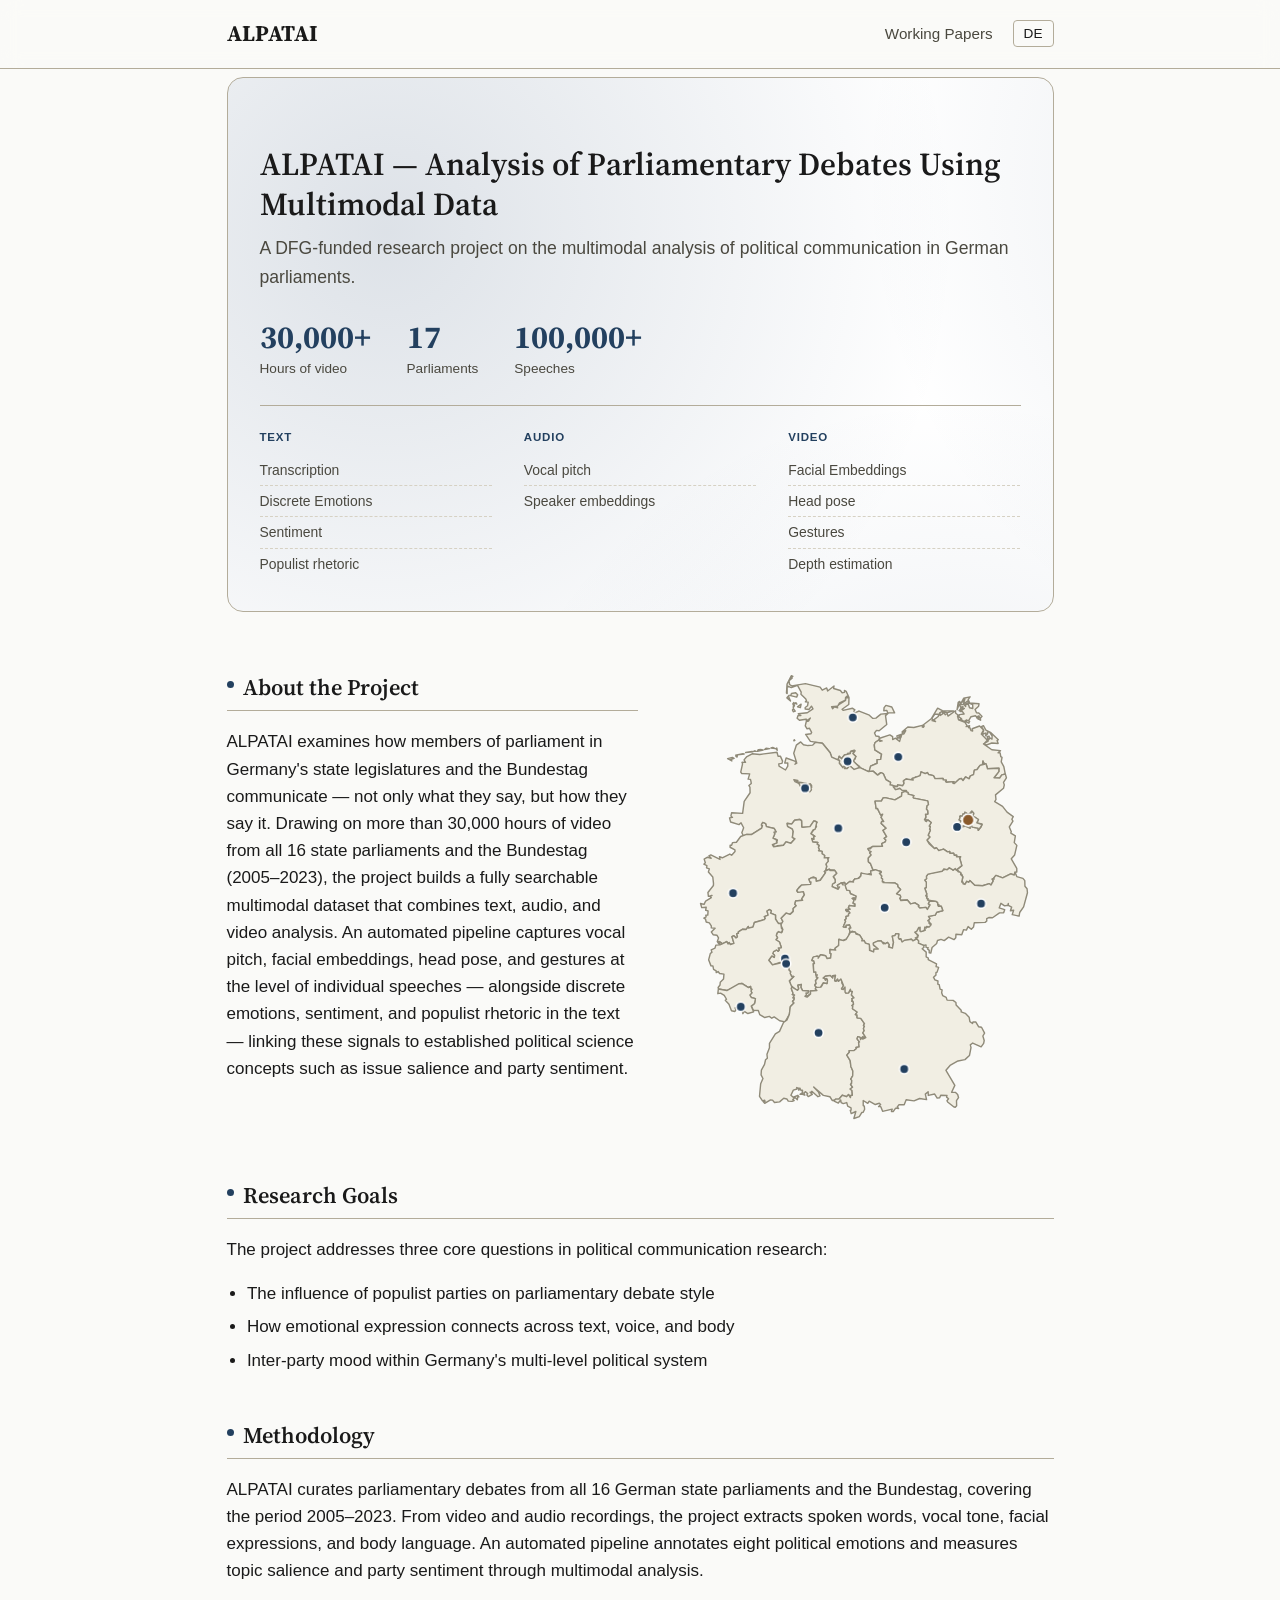
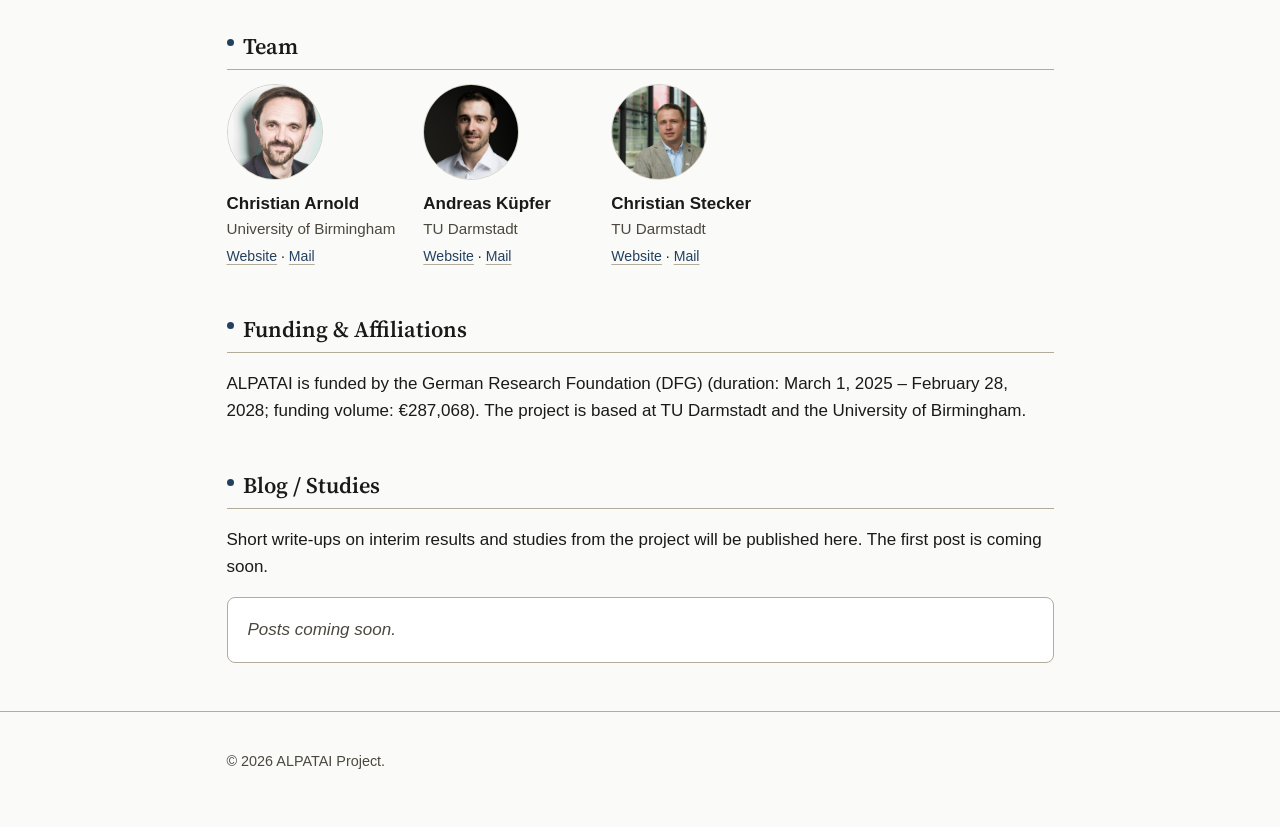
==== index.html @ c8e75141 "Add second working paper with abstract; replace topic-competition goal with cross-modal emotion ques" ====
<!DOCTYPE html>
<html lang="en">
<head>
<meta charset="UTF-8">
<meta name="viewport" content="width=device-width, initial-scale=1.0">
<title>ALPATAI — Analysis of Parliamentary Debates Using Multimodal Data</title>
<meta name="description" content="ALPATAI is a DFG-funded research project analyzing text, audio and video from German parliamentary debates.">
<link rel="icon" href="assets/favicon.svg" type="image/svg+xml">
<link rel="preconnect" href="https://fonts.googleapis.com">
<link rel="preconnect" href="https://fonts.gstatic.com" crossorigin>
<link href="https://fonts.googleapis.com/css2?family=Source+Serif+4:wght@600;700&display=swap" rel="stylesheet">
<link rel="stylesheet" href="style.css">
<script>
  // Set the active language before first paint to avoid a flash of the
  // wrong language. English by default; only a saved toggle choice changes it.
  (function () {
    var lang = 'en';
    try {
      var saved = localStorage.getItem('alpatai-lang');
      if (saved === 'de' || saved === 'en') lang = saved;
    } catch (e) { /* ignore */ }
    document.documentElement.setAttribute('data-active-lang', lang);
    document.documentElement.setAttribute('lang', lang);
  })();
</script>
</head>
<body>

<header class="site-header">
  <div class="wrap">
    <a class="site-title" href="index.html">ALPATAI</a>
    <nav class="site-nav">
      <a href="papers.html">Working Papers</a>
      <button id="lang-toggle" class="lang-toggle-btn" type="button">DE</button>
    </nav>
  </div>
</header>

<main class="wrap">

  <section class="hero">
    <h1 data-lang="de">ALPATAI — Die Analyse von Parlamentsdebatten mit multimodalen Daten (Text, Audio und Bild)</h1>
    <h1 data-lang="en">ALPATAI — Analysis of Parliamentary Debates Using Multimodal Data</h1>
    <p class="tagline" data-lang="de">Ein DFG-gefördertes Forschungsprojekt zur multimodalen Analyse politischer Kommunikation in deutschen Parlamenten.</p>
    <p class="tagline" data-lang="en">A DFG-funded research project on the multimodal analysis of political communication in German parliaments.</p>
    <div class="hero-stats">
      <div class="stat">
        <div class="stat-num" data-count="30000" data-suffix="+">0</div>
        <div class="stat-label" data-lang="de">Stunden Video</div>
        <div class="stat-label" data-lang="en">Hours of video</div>
      </div>
      <div class="stat">
        <div class="stat-num" data-count="17">0</div>
        <div class="stat-label" data-lang="de">Parlamente</div>
        <div class="stat-label" data-lang="en">Parliaments</div>
      </div>
      <div class="stat">
        <div class="stat-num" data-count="100000" data-suffix="+">0</div>
        <div class="stat-label" data-lang="de">Reden</div>
        <div class="stat-label" data-lang="en">Speeches</div>
      </div>
    </div>

    <div class="hero-features">
      <div class="feature-group">
        <div class="feature-group-label">Text</div>
        <ul class="feature-tags" data-lang="de">
          <li>Transkription</li>
          <li>Diskrete Emotionen</li>
          <li>Stimmung</li>
          <li>Populistische Rhetorik</li>
        </ul>
        <ul class="feature-tags" data-lang="en">
          <li>Transcription</li>
          <li>Discrete Emotions</li>
          <li>Sentiment</li>
          <li>Populist rhetoric</li>
        </ul>
      </div>
      <div class="feature-group">
        <div class="feature-group-label">Audio</div>
        <ul class="feature-tags" data-lang="de">
          <li>Stimmlage</li>
          <li>Sprecher-Embeddings</li>
        </ul>
        <ul class="feature-tags" data-lang="en">
          <li>Vocal pitch</li>
          <li>Speaker embeddings</li>
        </ul>
      </div>
      <div class="feature-group">
        <div class="feature-group-label">Video</div>
        <ul class="feature-tags" data-lang="de">
          <li>Gesichts-Embeddings</li>
          <li>Kopfhaltung</li>
          <li>Gestik</li>
          <li>Tiefenschätzung</li>
        </ul>
        <ul class="feature-tags" data-lang="en">
          <li>Facial Embeddings</li>
          <li>Head pose</li>
          <li>Gestures</li>
          <li>Depth estimation</li>
        </ul>
      </div>
    </div>
  </section>

  <section id="about" class="reveal">
    <div class="about-row">
      <div class="about-text">
      <h2 data-lang="de">Über das Projekt</h2>
      <h2 data-lang="en">About the Project</h2>
      <p data-lang="de">ALPATAI untersucht, wie Abgeordnete in deutschen Landesparlamenten und im Bundestag kommunizieren — nicht nur, was sie sagen, sondern auch, wie sie es sagen. Auf Basis von über 30.000 Stunden Video aus allen 16 Landesparlamenten und dem Bundestag (2005–2023) entsteht ein vollständig durchsuchbarer multimodaler Datensatz, der Text-, Audio- und Videoanalyse verbindet. Ein automatisiertes Verfahren erfasst Stimmlage, Gesichts-Embeddings, Kopfhaltung und Gestik einzelner Redebeiträge – sowie diskrete Emotionen, Stimmung und populistische Rhetorik im Text – und verknüpft sie mit etablierten politikwissenschaftlichen Konzepten wie Salienz und Parteienstimmung.</p>
      <p data-lang="en">ALPATAI examines how members of parliament in Germany's state legislatures and the Bundestag communicate — not only what they say, but how they say it. Drawing on more than 30,000 hours of video from all 16 state parliaments and the Bundestag (2005–2023), the project builds a fully searchable multimodal dataset that combines text, audio, and video analysis. An automated pipeline captures vocal pitch, facial embeddings, head pose, and gestures at the level of individual speeches — alongside discrete emotions, sentiment, and populist rhetoric in the text — linking these signals to established political science concepts such as issue salience and party sentiment.</p>
      </div>
      <div class="parl-map-wrap">
        <svg class="parl-map" viewBox="-12 -12 484 604" role="img"
             data-aria-en="Map of Germany with borders for all 16 states, marking each state parliament and the Bundestag"
             data-aria-de="Karte Deutschlands mit den Grenzen aller 16 Bundesländer, markiert sind alle Landesparlamente und der Bundestag"
             aria-label="Map of Germany with borders for all 16 states, marking each state parliament and the Bundestag">
          <g class="states">
            <path class="state-path" data-code="sh" fill-rule="evenodd" d="M 257.9,45.8 L 265.4,47.8 L 269.0,55.4 L 260.1,55.4 L 259.1,52.2 L 255.2,52.6 L 255.6,48.7 L 257.9,45.8 Z M 137.0,8.9 L 138.6,10.9 L 134.6,14.5 L 135.2,19.2 L 138.0,21.0 L 155.4,18.1 L 174.1,22.5 L 176.8,26.4 L 182.5,23.6 L 183.7,27.4 L 191.8,21.1 L 191.3,24.3 L 199.9,26.8 L 202.2,29.7 L 205.1,29.2 L 205.1,26.8 L 207.3,28.0 L 210.9,35.8 L 208.6,33.7 L 206.5,35.8 L 206.3,39.1 L 198.9,42.5 L 196.7,46.3 L 197.9,44.9 L 206.5,39.4 L 207.0,35.7 L 210.9,36.0 L 210.6,44.7 L 202.1,50.7 L 203.4,52.1 L 215.1,49.4 L 218.4,51.5 L 217.0,53.1 L 218.1,56.3 L 216.1,57.8 L 215.3,62.0 L 217.7,60.8 L 217.4,58.4 L 219.7,54.6 L 223.8,53.0 L 236.8,58.3 L 241.3,62.4 L 245.2,62.0 L 251.5,56.9 L 260.6,56.2 L 257.4,58.9 L 259.0,70.2 L 249.3,78.1 L 245.9,77.6 L 243.4,81.0 L 245.1,84.8 L 249.2,85.5 L 249.7,90.0 L 253.1,91.0 L 250.3,91.7 L 249.1,89.8 L 244.2,93.1 L 243.1,96.1 L 243.8,102.5 L 252.4,107.9 L 251.3,114.6 L 246.7,114.9 L 246.8,119.5 L 238.4,123.3 L 237.6,128.6 L 235.7,130.2 L 223.8,124.9 L 224.6,123.6 L 217.0,118.3 L 216.6,114.3 L 218.9,114.0 L 218.3,111.9 L 219.7,111.0 L 215.8,107.1 L 218.4,104.1 L 217.5,102.8 L 213.2,104.1 L 212.6,107.1 L 209.4,106.8 L 208.9,109.2 L 205.1,109.0 L 201.4,113.8 L 198.4,110.7 L 196.8,115.7 L 194.5,115.3 L 188.8,111.7 L 186.9,106.2 L 177.0,94.0 L 161.7,91.6 L 155.7,82.8 L 162.3,82.0 L 163.3,80.1 L 160.6,75.0 L 157.5,75.6 L 155.2,71.8 L 156.5,66.3 L 159.5,65.7 L 161.7,61.9 L 157.6,65.1 L 156.8,63.6 L 156.9,65.5 L 155.9,63.4 L 147.8,64.8 L 144.8,62.1 L 146.0,58.6 L 149.6,58.7 L 146.2,56.5 L 157.8,55.2 L 165.0,50.2 L 163.1,46.8 L 159.8,51.1 L 155.1,50.5 L 155.1,48.5 L 158.1,46.3 L 158.9,41.6 L 155.4,41.3 L 156.7,40.0 L 155.9,37.7 L 149.7,31.7 L 150.0,28.8 L 145.3,20.4 L 137.4,23.2 L 132.6,21.2 L 133.6,22.0 L 132.1,22.9 L 132.1,30.8 L 131.2,30.1 L 132.0,18.7 L 137.0,8.9 Z M 196.0,46.9 L 188.7,47.6 L 190.0,50.1 L 192.3,47.5 L 196.4,48.9 L 195.7,47.2 L 196.0,46.9 Z M 137.2,8.5 L 137.5,8.0 L 139.5,8.8 L 137.2,8.5 Z M 149.9,44.2 L 149.0,48.7 L 145.3,47.5 L 149.9,44.2 Z M 143.0,29.8 L 145.5,32.4 L 144.2,35.3 L 136.5,33.4 L 137.6,30.7 L 143.0,29.8 Z M 143.5,42.5 L 144.5,44.1 L 141.6,42.9 L 143.5,42.5 Z M 140.1,50.0 L 142.4,53.1 L 139.9,54.0 L 138.9,51.7 L 140.1,50.0 Z M 140.2,45.0 L 141.4,46.1 L 139.9,48.6 L 140.2,45.0 Z M 140.4,42.2 L 141.3,44.1 L 139.2,44.1 L 140.4,42.2 Z M 134.7,33.0 L 133.9,34.6 L 136.4,40.2 L 131.8,36.2 L 134.7,33.0 Z"></path>
            <path class="state-path" data-code="hb" fill-rule="evenodd" d="M 163.3,147.7 L 161.6,148.0 L 163.6,149.8 L 162.2,150.4 L 163.1,153.4 L 161.0,155.9 L 157.8,153.8 L 155.7,155.2 L 153.6,152.8 L 151.7,154.3 L 146.9,145.0 L 140.6,140.4 L 145.7,141.3 L 145.5,143.4 L 156.2,144.9 L 157.6,147.0 L 161.5,145.6 L 163.3,147.7 Z"></path>
            <path class="state-path" data-code="hh" fill-rule="evenodd" d="M 212.6,104.9 L 218.4,103.3 L 215.8,107.1 L 219.7,111.0 L 216.4,116.7 L 224.4,124.6 L 220.6,127.6 L 217.4,127.4 L 211.8,122.6 L 209.2,125.9 L 205.1,126.2 L 205.6,123.8 L 203.0,125.1 L 198.6,119.5 L 198.8,116.0 L 196.8,115.7 L 198.4,110.7 L 201.4,113.8 L 205.1,109.0 L 212.6,107.1 L 212.6,104.9 Z"></path>
            <path class="state-path" data-code="mv" fill-rule="evenodd" d="M 323.8,49.4 L 329.9,52.5 L 343.9,52.8 L 336.6,55.0 L 329.1,53.8 L 326.4,55.3 L 327.1,56.8 L 320.0,57.1 L 316.5,62.3 L 317.6,64.3 L 316.7,65.3 L 321.1,66.5 L 318.8,64.3 L 324.5,60.0 L 325.3,57.0 L 327.1,58.6 L 330.6,56.2 L 330.0,55.0 L 332.7,55.2 L 332.2,55.9 L 333.6,57.7 L 335.9,55.8 L 337.0,59.5 L 346.5,52.7 L 346.8,55.8 L 349.9,58.0 L 349.1,59.5 L 350.4,64.1 L 358.6,67.5 L 361.3,71.5 L 360.1,72.9 L 364.5,71.8 L 363.0,74.2 L 364.3,73.2 L 366.4,78.0 L 368.4,78.4 L 367.8,75.6 L 377.2,72.1 L 382.3,77.1 L 379.4,82.4 L 387.1,90.1 L 383.1,94.2 L 388.2,91.2 L 386.8,85.3 L 389.5,85.2 L 389.2,89.3 L 390.3,87.2 L 393.0,88.7 L 393.2,84.8 L 389.9,79.9 L 387.0,79.9 L 387.6,82.0 L 384.8,84.6 L 385.5,81.6 L 384.6,81.0 L 380.5,83.1 L 382.5,77.4 L 379.6,73.0 L 382.1,71.6 L 385.2,77.2 L 391.7,80.6 L 401.1,89.6 L 399.5,90.6 L 400.9,94.3 L 392.8,93.7 L 386.4,96.1 L 382.2,94.8 L 392.8,102.3 L 403.9,103.4 L 400.8,106.1 L 403.4,106.3 L 404.2,111.1 L 405.8,112.1 L 404.8,117.7 L 408.1,123.7 L 409.9,133.1 L 405.6,134.3 L 402.8,138.3 L 395.6,138.0 L 401.7,130.2 L 401.9,125.9 L 387.3,126.5 L 385.6,120.5 L 382.8,119.7 L 381.5,116.7 L 381.0,119.9 L 383.3,121.0 L 377.8,122.2 L 374.0,127.5 L 370.6,128.2 L 369.5,134.1 L 365.5,135.6 L 364.0,139.3 L 359.3,137.0 L 356.1,141.5 L 353.9,139.0 L 351.1,139.8 L 344.8,145.5 L 343.1,144.7 L 344.6,142.9 L 335.0,143.7 L 333.9,142.9 L 334.8,141.0 L 330.9,140.7 L 330.7,138.8 L 320.5,139.1 L 318.4,135.3 L 312.2,133.8 L 310.8,131.4 L 308.0,132.7 L 302.7,130.4 L 301.5,135.3 L 298.1,137.6 L 295.5,137.1 L 294.4,139.2 L 291.3,138.9 L 292.7,140.8 L 288.7,141.5 L 283.6,139.6 L 279.9,142.2 L 281.0,145.2 L 279.3,148.2 L 272.8,147.0 L 272.3,149.2 L 263.2,147.1 L 263.8,143.9 L 257.9,140.3 L 254.5,132.7 L 251.1,131.5 L 247.4,134.6 L 241.5,129.5 L 236.5,129.9 L 238.4,123.3 L 246.8,119.5 L 246.7,114.9 L 251.3,114.6 L 252.4,107.9 L 243.8,102.5 L 243.1,96.1 L 244.2,93.1 L 249.1,89.8 L 250.3,91.7 L 253.1,91.0 L 249.7,90.0 L 250.0,87.7 L 262.9,83.4 L 266.5,85.6 L 266.5,89.3 L 270.0,87.5 L 275.4,91.7 L 276.7,86.8 L 274.9,87.4 L 275.0,84.7 L 274.2,87.4 L 272.4,87.0 L 271.9,84.7 L 277.1,82.9 L 276.0,86.4 L 277.0,86.8 L 278.3,82.2 L 280.8,82.2 L 283.2,78.0 L 282.2,77.1 L 278.9,81.0 L 278.6,79.3 L 285.8,73.4 L 293.5,74.0 L 304.2,71.3 L 304.4,73.5 L 305.8,73.7 L 306.7,72.0 L 304.5,71.4 L 315.6,62.9 L 323.8,49.4 Z M 365.1,34.9 L 362.7,38.5 L 364.7,42.7 L 376.5,43.8 L 376.0,46.8 L 371.5,51.1 L 373.3,55.2 L 376.2,55.5 L 380.4,59.8 L 378.2,62.1 L 378.5,64.7 L 375.0,63.0 L 377.6,60.9 L 373.4,61.6 L 376.6,59.2 L 373.5,60.6 L 372.0,59.0 L 366.3,60.2 L 363.5,64.9 L 361.6,65.0 L 364.6,66.1 L 363.5,68.5 L 358.8,66.3 L 360.2,66.8 L 360.8,64.4 L 357.9,66.1 L 354.7,65.0 L 354.4,63.0 L 351.9,64.1 L 354.0,62.7 L 350.8,60.5 L 351.4,57.6 L 357.5,56.8 L 355.2,53.4 L 352.4,53.5 L 357.8,49.8 L 355.9,49.3 L 356.1,47.5 L 352.8,48.0 L 352.1,44.9 L 357.2,44.5 L 359.5,47.3 L 359.1,44.5 L 362.3,42.6 L 361.0,44.8 L 362.8,44.0 L 364.4,48.8 L 368.6,49.7 L 368.4,44.8 L 363.6,43.0 L 362.4,40.0 L 356.6,44.1 L 358.5,37.7 L 352.9,44.0 L 356.9,36.7 L 365.1,34.9 Z M 354.0,48.7 L 355.9,50.6 L 351.1,52.5 L 354.0,48.7 Z M 351.8,40.7 L 352.8,42.6 L 350.6,42.2 L 350.9,45.6 L 348.5,51.4 L 350.0,41.8 L 351.8,40.7 Z"></path>
            <path class="state-path" data-code="ni" fill-rule="evenodd" d="M 149.4,92.3 L 152.9,95.9 L 158.6,97.0 L 164.7,96.4 L 168.3,92.9 L 177.0,94.0 L 186.9,106.2 L 188.8,111.7 L 198.8,116.0 L 198.6,119.5 L 203.0,125.1 L 204.7,123.0 L 205.9,124.6 L 205.1,126.2 L 208.6,126.2 L 211.8,122.6 L 217.4,127.4 L 224.4,124.9 L 235.7,130.2 L 241.5,129.5 L 247.4,134.6 L 251.7,131.5 L 254.5,132.7 L 257.9,140.3 L 263.8,143.9 L 263.2,147.1 L 266.9,147.7 L 269.7,152.6 L 275.6,151.4 L 282.1,154.7 L 280.4,157.3 L 278.1,157.0 L 277.8,161.4 L 269.4,166.1 L 256.7,163.3 L 254.4,163.7 L 252.1,167.7 L 244.1,167.7 L 245.5,177.2 L 247.1,177.0 L 251.2,185.4 L 253.8,184.3 L 251.8,188.4 L 255.2,193.8 L 252.4,193.8 L 251.9,196.1 L 258.3,202.3 L 254.2,205.0 L 258.9,213.0 L 255.7,215.1 L 257.9,217.3 L 257.1,219.7 L 252.5,221.8 L 253.6,225.2 L 240.8,225.6 L 234.9,228.7 L 239.1,232.2 L 237.2,233.6 L 239.1,236.3 L 235.5,240.2 L 235.6,245.1 L 238.1,247.0 L 241.4,255.2 L 238.4,257.0 L 239.5,261.4 L 236.8,260.1 L 233.1,261.9 L 226.5,259.4 L 225.2,264.0 L 220.2,267.7 L 218.2,266.9 L 215.9,269.9 L 216.7,270.7 L 211.8,270.1 L 206.8,274.4 L 205.3,271.4 L 202.8,271.7 L 203.4,274.6 L 201.1,271.7 L 196.0,275.0 L 197.4,278.4 L 198.9,277.0 L 197.1,280.0 L 189.4,276.6 L 189.9,273.3 L 193.3,271.3 L 193.2,267.6 L 190.7,264.0 L 195.2,259.6 L 192.4,255.7 L 181.3,254.9 L 182.5,251.1 L 181.6,246.9 L 184.4,244.4 L 183.8,241.0 L 185.1,239.9 L 179.4,240.0 L 179.9,237.0 L 176.5,234.6 L 176.7,231.7 L 172.1,231.0 L 173.1,229.6 L 171.9,226.9 L 172.7,224.2 L 170.2,222.6 L 171.2,220.5 L 164.8,219.8 L 163.3,215.3 L 166.1,216.3 L 165.7,213.3 L 167.4,212.7 L 162.3,209.1 L 169.5,200.2 L 168.3,197.3 L 170.2,194.8 L 168.2,193.2 L 166.2,193.0 L 161.2,200.2 L 157.4,201.1 L 150.7,200.7 L 150.5,192.9 L 148.2,190.8 L 141.6,192.1 L 138.1,196.8 L 132.3,195.9 L 132.7,199.9 L 138.6,203.0 L 139.9,206.4 L 138.8,214.0 L 142.1,215.8 L 136.9,221.4 L 130.7,219.6 L 127.4,224.0 L 120.0,224.4 L 117.3,226.8 L 113.3,223.1 L 118.9,221.0 L 119.3,216.9 L 114.0,215.0 L 116.4,209.4 L 115.3,207.3 L 118.0,206.8 L 115.7,202.7 L 105.7,200.3 L 104.6,196.3 L 100.9,194.9 L 99.3,198.2 L 100.7,198.9 L 99.7,202.1 L 86.6,210.3 L 76.3,211.8 L 74.4,208.1 L 76.7,201.7 L 73.4,195.4 L 70.8,197.7 L 60.1,194.3 L 58.7,189.1 L 62.5,188.5 L 60.5,186.6 L 61.4,182.5 L 75.4,183.3 L 77.4,168.1 L 84.9,157.1 L 84.7,149.8 L 83.4,147.9 L 86.4,145.2 L 86.0,142.5 L 85.4,140.0 L 82.4,139.7 L 84.4,133.1 L 74.3,132.6 L 73.0,130.8 L 75.3,120.2 L 74.6,118.3 L 79.1,118.4 L 77.2,115.2 L 80.3,111.5 L 87.5,107.5 L 97.2,108.3 L 119.2,105.5 L 120.5,110.5 L 123.5,110.4 L 126.3,116.8 L 125.5,119.7 L 121.4,120.3 L 121.8,123.3 L 130.0,128.1 L 132.9,123.2 L 132.9,119.1 L 129.0,119.3 L 130.8,112.8 L 141.9,116.7 L 143.8,118.9 L 142.1,120.7 L 144.4,119.4 L 140.5,106.7 L 143.8,96.5 L 149.4,92.3 Z M 142.1,142.8 L 146.9,145.0 L 151.7,154.3 L 153.6,152.8 L 155.7,155.2 L 157.8,153.8 L 161.0,155.9 L 163.1,153.4 L 162.2,150.4 L 163.6,149.8 L 161.6,148.0 L 163.3,147.7 L 161.5,145.6 L 157.6,147.0 L 156.2,144.9 L 145.5,143.4 L 145.7,141.3 L 140.6,140.4 L 142.1,142.8 Z M 141.1,89.5 L 141.9,90.5 L 140.6,90.8 L 141.1,89.5 Z M 118.9,100.0 L 119.5,103.0 L 117.9,101.2 L 118.9,100.0 Z M 113.8,99.4 L 117.0,100.8 L 111.5,100.0 L 113.8,99.4 Z M 105.2,100.5 L 109.7,100.9 L 103.4,102.0 L 105.2,100.5 Z M 99.1,102.1 L 101.6,102.7 L 94.3,104.3 L 95.1,102.3 L 99.1,102.1 Z M 91.0,103.8 L 92.6,104.4 L 89.4,104.3 L 91.0,103.8 Z M 87.4,104.6 L 88.6,104.8 L 79.3,105.9 L 87.4,104.6 Z M 75.7,107.4 L 77.4,107.7 L 66.5,109.1 L 75.7,107.4 Z M 68.6,109.6 L 68.4,111.6 L 66.9,110.7 L 68.6,109.6 Z M 62.3,112.1 L 64.5,113.3 L 60.4,114.7 L 61.7,116.6 L 56.3,113.6 L 62.3,112.1 Z"></path>
            <path class="state-path" data-code="bb" fill-rule="evenodd" d="M 385.6,120.7 L 387.3,126.5 L 401.9,125.9 L 401.7,130.2 L 395.6,138.0 L 402.8,138.3 L 405.6,134.3 L 410.1,133.4 L 411.4,138.0 L 407.7,143.9 L 408.7,147.1 L 407.7,151.4 L 397.5,159.8 L 398.1,165.7 L 396.5,168.5 L 406.5,174.4 L 412.2,181.8 L 420.1,187.4 L 418.3,190.8 L 419.7,193.2 L 415.1,200.7 L 417.6,206.9 L 417.0,208.4 L 422.8,211.9 L 421.4,220.6 L 424.7,224.1 L 421.9,236.3 L 417.6,241.2 L 424.6,253.5 L 424.6,258.1 L 422.1,258.4 L 421.3,261.9 L 416.9,260.4 L 406.6,265.5 L 398.0,262.3 L 395.2,265.9 L 395.9,267.0 L 393.3,267.0 L 394.7,269.4 L 391.7,274.7 L 389.7,272.9 L 381.0,275.6 L 371.0,275.0 L 364.8,268.9 L 363.6,271.1 L 360.9,269.9 L 358.6,273.9 L 356.2,273.0 L 355.7,270.6 L 354.4,270.8 L 355.9,265.2 L 354.9,261.5 L 348.5,254.9 L 354.6,249.9 L 351.9,240.5 L 353.0,238.7 L 347.8,238.8 L 348.1,236.7 L 344.8,236.6 L 344.3,234.2 L 339.4,234.3 L 339.2,231.9 L 336.4,232.4 L 331.3,228.8 L 325.2,230.8 L 321.9,227.0 L 320.0,228.3 L 310.2,217.4 L 313.9,213.5 L 311.7,211.3 L 314.6,204.6 L 313.5,203.5 L 314.4,200.3 L 313.0,199.5 L 315.6,195.0 L 311.2,191.7 L 309.5,193.8 L 308.1,193.0 L 309.0,191.1 L 307.0,191.6 L 308.8,188.1 L 308.3,184.4 L 311.3,184.2 L 311.1,179.9 L 309.5,178.0 L 310.1,173.7 L 312.1,172.1 L 311.1,167.5 L 293.2,164.0 L 292.4,162.6 L 293.5,160.8 L 286.3,158.8 L 286.0,156.6 L 283.5,156.3 L 283.8,154.2 L 278.4,153.8 L 275.6,151.4 L 270.6,153.2 L 267.2,149.6 L 272.8,149.2 L 272.8,147.0 L 279.3,148.2 L 281.0,145.2 L 280.5,141.7 L 283.6,139.6 L 292.7,140.8 L 291.3,138.9 L 301.5,135.3 L 302.7,130.4 L 308.0,132.7 L 310.8,131.4 L 312.2,133.8 L 318.4,135.3 L 320.5,139.1 L 330.7,138.8 L 330.9,140.7 L 334.8,141.0 L 333.9,142.9 L 335.0,143.7 L 344.6,142.9 L 343.1,144.7 L 344.8,145.5 L 351.1,139.8 L 353.9,139.0 L 356.1,141.5 L 359.3,137.0 L 364.0,139.3 L 365.5,135.6 L 369.5,134.1 L 370.6,128.2 L 374.0,127.5 L 377.8,122.2 L 383.3,121.0 L 381.0,119.9 L 381.5,116.7 L 382.8,119.7 L 385.6,120.7 Z M 367.5,180.5 L 366.4,181.5 L 367.2,182.4 L 362.4,184.4 L 358.6,181.9 L 358.0,184.3 L 356.1,184.0 L 355.4,187.2 L 351.8,187.1 L 352.9,188.5 L 351.2,191.7 L 353.6,192.8 L 350.1,200.0 L 352.0,201.3 L 359.5,199.4 L 365.2,202.2 L 365.0,199.8 L 367.3,199.0 L 367.8,200.9 L 375.2,202.2 L 375.6,204.9 L 379.3,200.4 L 380.3,196.9 L 373.7,195.4 L 375.8,191.2 L 369.0,186.7 L 369.7,183.0 L 367.5,180.5 Z"></path>
            <path class="state-path" data-code="be" fill-rule="evenodd" d="M 353.0,186.3 L 355.4,187.2 L 356.1,184.0 L 358.0,184.3 L 358.6,181.9 L 362.4,184.4 L 367.2,182.4 L 366.4,181.5 L 367.5,180.5 L 369.7,183.0 L 369.0,186.7 L 375.8,191.2 L 373.7,195.4 L 380.5,197.7 L 375.6,204.9 L 375.2,202.2 L 367.8,200.9 L 367.3,199.0 L 365.0,199.8 L 365.2,202.2 L 357.1,199.0 L 352.0,201.3 L 349.9,199.2 L 353.6,192.8 L 351.2,191.7 L 353.0,186.3 Z"></path>
            <path class="state-path" data-code="nrw" fill-rule="evenodd" d="M 148.8,191.3 L 150.5,192.9 L 150.7,200.7 L 152.1,201.2 L 161.2,200.2 L 166.2,193.0 L 169.9,194.3 L 167.9,203.5 L 165.2,204.4 L 162.3,209.1 L 167.4,212.7 L 165.7,213.3 L 166.1,216.3 L 163.3,215.3 L 164.8,219.8 L 171.2,220.5 L 170.2,222.6 L 172.7,224.2 L 171.9,226.9 L 173.1,229.6 L 172.1,231.0 L 176.7,231.7 L 176.5,234.6 L 179.9,237.0 L 179.4,240.0 L 185.1,239.9 L 183.8,241.0 L 184.4,244.4 L 181.4,248.0 L 182.5,251.1 L 181.3,254.9 L 184.4,255.1 L 179.5,257.4 L 181.1,258.9 L 174.3,268.5 L 169.1,269.8 L 169.0,266.0 L 165.8,264.2 L 159.9,267.1 L 161.1,270.8 L 162.5,270.8 L 162.0,273.8 L 150.5,274.7 L 147.2,277.5 L 144.3,281.9 L 145.8,284.0 L 152.1,282.2 L 154.1,287.0 L 150.7,292.3 L 151.9,294.1 L 142.9,294.9 L 142.0,299.0 L 143.7,300.9 L 139.8,304.5 L 139.9,308.2 L 135.8,312.0 L 131.0,310.4 L 124.5,316.9 L 126.6,320.7 L 125.4,323.9 L 120.9,323.6 L 117.3,318.1 L 117.3,313.0 L 111.0,310.4 L 111.9,307.2 L 109.4,305.9 L 106.5,307.7 L 107.9,313.0 L 103.1,314.9 L 104.3,317.0 L 103.1,318.7 L 90.4,322.4 L 88.6,328.2 L 83.0,329.4 L 82.7,327.5 L 79.9,331.2 L 75.6,330.9 L 70.0,334.2 L 70.1,336.1 L 68.0,336.5 L 68.8,340.8 L 67.0,342.0 L 64.2,339.1 L 61.8,340.3 L 64.4,348.9 L 59.8,350.4 L 58.3,347.9 L 56.8,349.8 L 55.2,346.6 L 48.1,350.1 L 48.5,348.2 L 45.4,346.4 L 46.0,350.9 L 43.1,346.7 L 44.7,342.0 L 42.6,338.5 L 37.8,337.9 L 35.5,334.4 L 40.3,329.6 L 35.5,329.2 L 35.5,326.6 L 33.0,322.9 L 28.9,321.7 L 28.2,318.1 L 26.0,316.7 L 28.9,315.2 L 28.5,313.0 L 31.0,312.9 L 31.4,307.5 L 28.3,306.7 L 29.0,303.0 L 23.3,303.4 L 21.8,298.1 L 26.3,299.3 L 28.3,295.0 L 35.5,290.7 L 34.2,289.2 L 36.4,287.9 L 31.8,289.1 L 31.2,284.1 L 38.2,275.3 L 38.3,272.6 L 37.4,264.4 L 31.8,258.0 L 33.0,254.0 L 29.4,252.7 L 29.9,249.9 L 26.0,248.1 L 27.9,246.2 L 26.4,241.6 L 30.7,239.2 L 35.3,240.6 L 32.5,237.4 L 34.9,236.2 L 46.6,242.0 L 45.9,238.5 L 49.5,239.9 L 59.1,235.2 L 61.4,236.7 L 65.7,231.9 L 65.6,229.7 L 59.4,226.5 L 59.5,224.0 L 61.4,223.9 L 62.6,220.6 L 67.5,220.1 L 72.9,212.8 L 80.3,210.0 L 86.6,210.3 L 99.7,202.1 L 100.7,198.9 L 99.3,198.2 L 100.9,194.9 L 104.6,196.3 L 105.7,200.3 L 115.7,202.7 L 118.0,206.8 L 115.3,207.3 L 116.4,209.4 L 114.0,215.0 L 119.6,217.7 L 118.5,218.1 L 118.9,221.0 L 113.3,223.1 L 114.8,225.8 L 127.4,224.0 L 130.7,219.6 L 136.9,221.4 L 142.1,215.8 L 138.8,214.0 L 139.9,206.4 L 138.6,203.0 L 132.7,199.9 L 132.0,196.2 L 138.1,196.8 L 141.6,192.1 L 148.8,191.3 Z"></path>
            <path class="state-path" data-code="sn" fill-rule="evenodd" d="M 340.1,253.1 L 343.6,255.6 L 346.3,253.5 L 350.1,257.9 L 353.3,258.5 L 353.0,261.2 L 355.9,263.9 L 354.4,270.8 L 355.7,270.6 L 356.2,273.0 L 358.6,273.9 L 360.9,269.9 L 363.6,271.1 L 364.8,268.9 L 371.0,275.0 L 381.0,275.6 L 389.7,272.9 L 391.7,274.7 L 394.7,269.4 L 393.3,267.0 L 395.9,267.0 L 395.2,265.9 L 398.0,262.3 L 406.6,265.5 L 416.9,260.4 L 421.3,261.9 L 422.4,258.4 L 424.6,263.9 L 432.4,266.1 L 434.8,269.0 L 435.0,276.2 L 437.7,279.4 L 438.2,284.4 L 433.3,302.4 L 428.3,309.6 L 427.6,314.2 L 418.8,312.3 L 420.6,306.7 L 416.5,307.4 L 418.1,302.7 L 413.8,300.6 L 413.8,298.1 L 413.3,300.3 L 409.1,301.2 L 404.4,297.9 L 402.2,303.8 L 409.2,306.0 L 407.9,309.9 L 402.6,310.1 L 393.7,316.3 L 389.0,316.0 L 386.3,317.5 L 386.4,320.4 L 384.3,322.2 L 370.5,322.6 L 369.5,328.2 L 366.7,331.0 L 362.6,327.6 L 360.4,332.1 L 356.9,331.4 L 354.5,338.0 L 347.1,337.4 L 346.9,341.7 L 344.6,344.2 L 337.8,341.0 L 332.2,345.4 L 328.1,343.9 L 323.6,345.3 L 322.6,349.0 L 316.7,354.2 L 315.1,361.2 L 313.0,361.0 L 313.1,357.8 L 310.8,355.9 L 311.7,354.3 L 309.0,354.0 L 309.0,350.9 L 305.6,351.6 L 299.1,348.5 L 299.5,345.8 L 295.3,342.0 L 298.3,341.2 L 298.9,338.7 L 294.7,334.7 L 301.0,328.0 L 301.9,333.9 L 307.7,332.2 L 307.2,328.5 L 313.0,327.9 L 315.5,324.4 L 311.2,320.1 L 313.9,317.5 L 312.1,314.6 L 320.7,312.9 L 322.6,309.3 L 330.4,307.1 L 328.4,301.7 L 324.6,301.6 L 325.2,299.7 L 323.9,300.2 L 323.7,297.0 L 321.5,295.4 L 310.7,293.6 L 311.6,292.3 L 309.7,291.4 L 310.2,288.5 L 308.6,288.5 L 310.0,286.1 L 307.4,278.6 L 309.3,277.8 L 309.4,271.2 L 307.3,268.2 L 309.7,266.6 L 309.2,264.0 L 311.5,260.8 L 340.1,253.1 Z"></path>
            <path class="state-path" data-code="st" fill-rule="evenodd" d="M 283.5,155.8 L 286.0,156.6 L 286.3,158.8 L 293.5,160.8 L 292.4,162.6 L 293.2,164.0 L 311.1,167.5 L 312.1,172.1 L 310.1,173.7 L 309.5,178.0 L 311.1,179.9 L 311.3,184.2 L 308.3,184.4 L 308.8,188.1 L 307.0,191.6 L 309.0,191.1 L 308.1,193.0 L 309.5,193.8 L 311.2,191.7 L 315.6,195.0 L 313.0,199.5 L 314.4,200.3 L 313.5,203.5 L 314.6,204.6 L 311.7,211.3 L 313.9,213.5 L 310.2,217.4 L 312.9,222.0 L 320.0,228.3 L 322.5,227.3 L 325.2,230.8 L 331.3,228.8 L 336.4,232.4 L 339.2,231.9 L 339.4,234.3 L 344.3,234.2 L 344.8,236.6 L 348.1,236.7 L 347.8,238.8 L 353.0,238.7 L 351.9,240.5 L 354.6,249.9 L 347.4,255.7 L 346.3,253.5 L 343.6,255.6 L 338.4,252.5 L 335.9,255.1 L 331.8,254.0 L 329.6,257.1 L 311.5,260.8 L 309.5,263.4 L 309.7,266.6 L 307.3,268.2 L 309.4,271.2 L 309.3,277.8 L 307.4,278.6 L 310.0,286.1 L 308.6,288.5 L 310.2,288.5 L 309.7,291.4 L 311.6,292.3 L 310.7,293.6 L 313.7,295.0 L 312.0,298.6 L 314.2,299.2 L 310.8,305.8 L 309.0,303.1 L 301.1,303.8 L 299.2,301.9 L 299.8,300.6 L 294.9,297.4 L 289.4,298.7 L 285.2,293.6 L 276.2,293.9 L 276.2,287.9 L 271.4,285.8 L 276.6,280.2 L 273.1,276.9 L 272.8,274.0 L 269.6,272.1 L 254.4,271.6 L 255.2,270.8 L 253.3,270.5 L 253.6,267.0 L 252.0,265.7 L 252.5,263.0 L 249.6,259.8 L 252.0,258.7 L 251.5,257.0 L 241.4,255.2 L 238.1,247.0 L 235.6,245.1 L 235.5,240.2 L 239.1,236.3 L 237.2,233.6 L 239.1,232.2 L 236.0,230.8 L 235.2,228.1 L 238.0,228.5 L 240.8,225.6 L 253.6,225.2 L 252.5,221.8 L 257.1,219.7 L 257.9,217.3 L 255.7,215.1 L 258.9,213.0 L 254.2,205.0 L 258.3,202.3 L 251.9,196.1 L 252.4,193.8 L 255.2,193.8 L 251.8,188.4 L 253.8,184.3 L 251.2,185.4 L 247.1,177.0 L 245.5,177.2 L 244.1,167.7 L 252.1,167.7 L 254.4,163.7 L 256.7,163.3 L 269.4,166.1 L 277.8,161.4 L 278.4,156.8 L 284.3,154.7 L 283.5,155.8 Z"></path>
            <path class="state-path" data-code="he" fill-rule="evenodd" d="M 186.6,256.1 L 192.4,255.7 L 195.2,259.6 L 190.7,264.0 L 193.2,267.6 L 193.3,271.3 L 189.9,273.3 L 189.4,276.6 L 197.1,280.0 L 198.9,277.0 L 197.4,278.4 L 196.0,275.0 L 201.1,271.7 L 203.4,274.6 L 202.8,271.7 L 205.3,271.4 L 208.1,281.1 L 211.9,281.7 L 212.8,285.4 L 220.1,288.2 L 219.1,293.3 L 217.2,290.9 L 215.0,291.6 L 217.4,293.3 L 216.1,297.8 L 219.4,300.0 L 216.4,302.1 L 211.3,300.7 L 210.2,303.2 L 212.4,305.6 L 207.0,305.6 L 207.0,307.2 L 208.9,306.4 L 208.4,308.5 L 210.0,307.4 L 212.2,310.2 L 210.3,311.5 L 210.3,313.9 L 207.1,314.7 L 207.4,317.6 L 205.7,319.0 L 206.6,320.8 L 203.6,327.8 L 206.9,328.6 L 207.1,325.7 L 211.6,325.2 L 213.2,328.4 L 211.1,329.8 L 212.2,333.9 L 211.2,338.5 L 207.7,343.4 L 202.4,345.4 L 198.3,343.5 L 197.5,352.5 L 193.6,354.7 L 192.8,356.4 L 193.9,357.5 L 186.6,356.7 L 186.8,361.6 L 188.1,362.1 L 187.5,367.6 L 183.0,368.4 L 181.1,364.7 L 174.7,363.4 L 171.6,367.8 L 171.8,365.7 L 170.2,365.2 L 164.7,367.5 L 163.7,371.0 L 166.1,371.2 L 166.9,374.6 L 165.4,374.9 L 166.0,385.3 L 168.6,385.5 L 168.7,389.3 L 170.5,389.0 L 169.2,391.7 L 171.3,392.7 L 168.2,396.5 L 169.1,399.9 L 167.3,401.5 L 168.9,404.5 L 168.1,407.1 L 170.0,409.0 L 161.8,409.6 L 161.9,413.3 L 155.6,417.4 L 156.1,412.1 L 158.5,412.3 L 159.5,409.6 L 151.6,408.9 L 149.5,404.7 L 150.2,401.3 L 145.8,402.3 L 146.9,406.7 L 143.8,408.7 L 136.4,402.0 L 134.9,396.7 L 140.6,391.1 L 138.0,391.2 L 136.0,387.3 L 136.5,385.1 L 134.4,382.8 L 134.2,377.2 L 131.0,373.1 L 127.0,371.9 L 113.4,376.4 L 108.7,370.4 L 112.6,364.9 L 115.8,366.8 L 116.0,364.1 L 113.8,361.9 L 114.8,359.5 L 118.8,357.3 L 120.7,358.9 L 122.0,357.5 L 120.8,354.8 L 124.8,354.4 L 122.3,347.2 L 117.8,344.3 L 119.9,341.8 L 118.3,339.1 L 119.0,336.1 L 121.1,333.9 L 125.9,334.3 L 126.4,330.8 L 123.9,325.3 L 126.7,321.0 L 124.5,316.9 L 131.0,310.4 L 135.8,312.0 L 139.9,308.2 L 139.8,304.5 L 143.7,300.9 L 142.0,299.0 L 142.9,294.9 L 151.9,294.1 L 150.7,292.3 L 154.1,287.0 L 152.7,283.0 L 145.8,284.0 L 144.6,281.1 L 150.5,274.7 L 162.0,273.8 L 162.5,270.8 L 161.1,270.8 L 159.9,267.1 L 163.5,265.1 L 168.7,265.7 L 169.1,269.8 L 174.3,268.5 L 181.1,258.9 L 179.5,257.4 L 186.0,254.2 L 186.6,256.1 Z"></path>
            <path class="state-path" data-code="th" fill-rule="evenodd" d="M 244.4,255.1 L 252.0,257.8 L 249.6,259.8 L 252.5,263.0 L 252.0,265.7 L 253.6,267.0 L 253.3,270.5 L 255.2,270.8 L 254.4,271.6 L 269.6,272.1 L 272.8,274.0 L 273.1,276.9 L 276.6,280.2 L 271.4,285.8 L 276.2,287.9 L 277.0,289.8 L 275.4,291.4 L 277.0,294.4 L 285.2,293.6 L 289.4,298.7 L 294.9,297.4 L 299.8,300.6 L 299.2,301.9 L 301.1,303.8 L 309.0,303.1 L 310.6,305.8 L 314.2,300.0 L 312.0,298.6 L 313.7,295.0 L 321.5,295.4 L 323.7,297.0 L 323.9,300.2 L 325.2,299.7 L 324.6,301.6 L 328.4,301.7 L 330.4,307.4 L 322.6,309.3 L 320.7,312.9 L 312.1,314.6 L 313.9,317.5 L 311.2,320.1 L 312.8,320.2 L 312.8,323.3 L 315.2,325.5 L 313.0,327.9 L 309.7,327.4 L 309.4,329.3 L 307.5,328.2 L 306.9,331.7 L 307.9,332.0 L 303.0,333.9 L 301.4,333.1 L 301.5,328.5 L 299.6,328.8 L 297.1,333.6 L 294.7,334.7 L 298.9,339.0 L 297.8,339.3 L 298.3,341.2 L 295.3,342.0 L 297.2,343.1 L 294.2,345.0 L 292.1,345.8 L 290.2,343.6 L 278.5,347.2 L 276.6,342.9 L 275.0,343.7 L 273.7,341.6 L 274.3,337.0 L 270.6,336.5 L 269.5,338.9 L 266.0,339.7 L 267.6,347.8 L 266.2,355.0 L 261.2,353.5 L 262.0,350.5 L 259.9,347.8 L 256.8,349.5 L 254.7,347.9 L 254.7,349.5 L 252.1,346.0 L 249.2,345.7 L 241.9,348.7 L 242.4,351.4 L 247.9,354.6 L 247.9,356.8 L 242.7,356.3 L 242.4,359.8 L 237.4,358.2 L 236.8,350.3 L 231.8,348.7 L 230.1,345.2 L 227.2,345.8 L 227.7,343.6 L 224.5,338.5 L 215.1,333.3 L 211.1,336.9 L 212.2,333.9 L 211.1,329.8 L 213.3,329.3 L 211.6,325.2 L 207.1,325.7 L 206.9,328.6 L 203.6,327.8 L 206.6,320.8 L 205.7,319.0 L 207.4,317.6 L 207.1,314.7 L 210.3,313.9 L 210.3,311.5 L 212.2,310.2 L 210.0,307.4 L 208.4,308.5 L 208.9,306.4 L 207.0,307.2 L 207.0,305.6 L 212.4,305.6 L 210.2,303.2 L 211.3,300.7 L 218.6,301.6 L 218.6,298.7 L 216.1,297.8 L 217.4,293.3 L 215.0,291.6 L 217.2,290.9 L 219.1,293.3 L 220.1,288.7 L 212.8,285.4 L 211.9,281.7 L 208.1,281.1 L 205.9,274.9 L 211.8,270.1 L 216.7,270.7 L 215.9,269.9 L 218.2,266.9 L 223.1,266.2 L 226.0,263.0 L 226.5,259.4 L 239.3,261.7 L 238.4,257.0 L 244.4,255.1 Z"></path>
            <path class="state-path" data-code="rp" fill-rule="evenodd" d="M 109.4,305.9 L 111.9,307.2 L 111.0,310.4 L 117.3,313.0 L 117.3,318.1 L 120.9,323.6 L 124.0,323.4 L 124.9,329.9 L 126.4,331.3 L 124.9,335.4 L 121.1,333.9 L 119.0,336.1 L 118.3,339.1 L 119.9,341.8 L 117.8,344.3 L 122.3,347.2 L 124.8,354.4 L 120.8,354.8 L 122.0,357.5 L 120.7,358.9 L 118.8,357.3 L 114.8,359.5 L 113.8,361.9 L 116.0,364.1 L 115.8,366.8 L 112.6,364.9 L 108.7,370.4 L 113.4,376.4 L 130.2,372.3 L 134.2,377.2 L 134.4,382.8 L 136.5,385.1 L 136.0,387.3 L 138.0,391.2 L 140.6,391.1 L 134.9,396.7 L 138.0,404.3 L 137.5,406.7 L 139.7,412.4 L 138.7,414.1 L 141.6,414.7 L 139.6,418.3 L 141.2,418.2 L 141.0,420.6 L 139.0,422.6 L 140.8,424.9 L 136.3,429.2 L 134.9,439.5 L 129.5,448.9 L 122.6,447.5 L 115.6,442.6 L 112.5,444.3 L 109.4,442.0 L 103.6,443.4 L 97.2,439.7 L 95.4,434.5 L 89.1,434.3 L 86.4,428.9 L 90.6,425.5 L 91.7,419.3 L 86.4,417.9 L 84.7,414.8 L 87.2,412.0 L 86.0,409.6 L 87.2,407.4 L 85.9,407.2 L 85.5,403.8 L 82.9,405.2 L 74.5,399.8 L 55.3,409.0 L 44.8,407.0 L 44.2,405.1 L 46.6,402.0 L 46.9,398.4 L 51.1,394.2 L 51.6,388.1 L 46.1,387.3 L 44.1,384.8 L 41.8,386.2 L 41.7,384.0 L 38.4,382.0 L 37.6,377.8 L 35.1,377.6 L 32.1,369.9 L 34.3,361.7 L 36.3,360.5 L 35.4,357.1 L 40.2,355.0 L 41.3,351.2 L 46.8,350.9 L 44.9,346.7 L 48.5,348.2 L 48.1,350.1 L 55.2,346.6 L 56.8,349.8 L 58.3,347.9 L 59.8,350.4 L 64.4,348.9 L 61.8,340.3 L 64.2,339.1 L 67.0,342.0 L 68.8,340.8 L 68.0,336.5 L 70.1,336.1 L 70.0,334.2 L 75.6,330.9 L 79.9,331.2 L 82.7,327.5 L 83.0,329.4 L 88.6,328.2 L 90.4,322.4 L 103.1,318.7 L 104.3,317.0 L 103.1,314.9 L 107.9,313.0 L 106.5,307.7 L 109.4,305.9 Z"></path>
            <path class="state-path" data-code="sl" fill-rule="evenodd" d="M 74.8,400.1 L 82.9,405.2 L 85.5,403.8 L 85.9,407.2 L 87.2,407.4 L 86.0,409.6 L 87.2,412.0 L 84.7,414.8 L 86.4,417.9 L 91.7,419.3 L 90.6,425.5 L 86.4,428.9 L 89.5,436.2 L 82.1,438.3 L 77.5,435.5 L 75.7,438.5 L 74.6,433.0 L 69.6,430.5 L 65.8,431.2 L 66.8,433.7 L 65.6,435.7 L 61.2,434.8 L 58.0,426.4 L 53.3,421.4 L 54.9,420.1 L 52.0,415.2 L 47.3,412.3 L 43.8,413.0 L 44.5,407.0 L 55.3,409.0 L 70.3,400.4 L 74.8,400.1 Z"></path>
            <path class="state-path" data-code="bw" fill-rule="evenodd" d="M 193.5,390.5 L 192.9,396.7 L 194.4,397.2 L 196.4,394.2 L 197.3,397.2 L 200.1,394.2 L 201.9,396.0 L 201.8,399.5 L 203.9,403.0 L 201.4,406.8 L 203.2,407.6 L 205.8,404.6 L 205.0,406.5 L 206.3,406.5 L 206.7,412.1 L 210.3,412.0 L 212.6,407.4 L 213.4,410.1 L 215.2,410.1 L 214.0,414.6 L 217.2,418.3 L 214.6,419.4 L 215.4,421.6 L 214.4,422.4 L 216.2,423.1 L 216.7,426.5 L 214.7,428.2 L 215.8,428.5 L 215.3,432.2 L 221.3,436.4 L 219.0,439.6 L 221.1,440.1 L 221.2,443.8 L 225.9,444.5 L 230.6,451.2 L 229.3,453.3 L 230.5,454.4 L 229.3,457.6 L 230.3,460.2 L 228.5,462.9 L 232.3,469.1 L 228.4,470.9 L 229.7,468.5 L 228.2,468.2 L 225.6,471.4 L 225.1,468.7 L 222.0,467.7 L 221.2,470.6 L 224.3,474.6 L 223.1,474.9 L 223.8,480.8 L 219.9,481.5 L 220.5,482.8 L 217.4,485.3 L 211.1,485.6 L 211.3,487.7 L 208.1,491.3 L 212.4,498.4 L 213.3,505.7 L 215.8,511.6 L 215.6,517.6 L 213.1,521.9 L 214.4,523.5 L 214.1,527.6 L 212.9,528.4 L 215.4,532.2 L 212.4,534.4 L 214.7,536.3 L 215.2,542.5 L 213.2,542.6 L 212.7,545.3 L 210.4,541.5 L 207.7,544.2 L 202.3,542.4 L 197.8,547.5 L 189.7,549.1 L 186.6,544.3 L 178.2,542.5 L 165.9,531.9 L 172.0,538.1 L 174.0,543.2 L 171.4,544.2 L 163.5,537.4 L 164.4,538.7 L 161.3,538.5 L 164.2,541.2 L 159.0,544.1 L 157.3,542.0 L 158.2,540.3 L 155.2,537.8 L 153.5,539.4 L 154.7,542.3 L 151.6,541.1 L 151.7,536.1 L 149.8,536.3 L 148.3,533.2 L 147.1,536.1 L 146.6,533.3 L 144.3,532.6 L 144.7,534.4 L 140.0,535.8 L 136.9,542.3 L 139.9,544.9 L 145.8,542.5 L 147.1,544.4 L 145.6,544.7 L 145.1,548.1 L 142.2,545.3 L 139.3,547.7 L 141.0,549.2 L 138.4,550.2 L 133.5,549.9 L 131.7,547.1 L 127.8,546.2 L 122.5,550.8 L 116.0,551.7 L 113.5,548.6 L 110.4,548.5 L 103.5,552.6 L 101.8,550.8 L 104.0,550.2 L 103.5,548.6 L 100.7,549.5 L 96.9,543.7 L 98.4,527.7 L 101.3,521.0 L 98.9,516.5 L 99.3,510.3 L 103.3,503.1 L 104.6,497.2 L 106.9,495.2 L 106.4,490.2 L 109.6,481.9 L 109.6,476.2 L 117.1,464.3 L 122.4,461.0 L 127.5,449.8 L 131.9,446.4 L 134.9,439.5 L 136.1,429.7 L 140.8,424.9 L 139.0,422.6 L 141.0,420.6 L 141.2,418.2 L 139.6,418.3 L 141.6,414.7 L 138.7,414.1 L 139.7,412.4 L 137.5,406.7 L 138.0,404.3 L 145.4,408.7 L 146.9,406.7 L 145.8,402.3 L 150.2,401.3 L 149.5,404.7 L 151.6,408.9 L 159.5,409.6 L 158.5,412.3 L 156.1,412.1 L 156.6,414.7 L 154.8,416.4 L 157.5,417.4 L 161.9,413.3 L 161.8,409.6 L 170.0,409.0 L 168.1,407.1 L 168.9,404.5 L 175.7,404.2 L 178.2,399.1 L 182.9,400.0 L 183.3,395.1 L 182.0,393.8 L 180.5,395.7 L 181.5,394.0 L 177.9,393.2 L 179.2,393.0 L 178.6,391.1 L 187.1,389.7 L 190.0,392.9 L 189.9,390.2 L 193.5,390.5 Z M 150.7,539.7 L 151.3,541.1 L 148.5,541.2 L 150.7,539.7 Z"></path>
            <path class="state-path" data-code="by" fill-rule="evenodd" d="M 215.4,334.4 L 218.6,334.1 L 220.0,337.1 L 224.5,338.5 L 227.7,343.6 L 227.2,345.8 L 230.1,345.2 L 231.8,348.7 L 236.8,350.3 L 237.1,357.9 L 242.2,359.8 L 242.7,356.3 L 248.2,356.2 L 241.9,350.9 L 242.1,348.2 L 247.1,346.0 L 252.1,346.0 L 254.7,349.5 L 254.7,347.9 L 256.8,349.5 L 259.9,347.8 L 262.0,350.5 L 261.2,353.5 L 266.2,355.0 L 267.6,347.8 L 266.0,339.7 L 269.5,338.9 L 270.6,336.5 L 274.3,337.0 L 273.7,341.6 L 275.0,343.7 L 276.6,342.9 L 278.5,347.2 L 281.7,345.0 L 290.5,343.6 L 292.3,345.8 L 297.4,343.3 L 299.5,345.8 L 299.3,348.7 L 305.9,351.6 L 306.4,353.8 L 304.1,355.8 L 309.2,360.1 L 309.2,366.2 L 312.0,367.6 L 311.8,369.7 L 322.4,375.2 L 321.8,378.6 L 325.1,379.5 L 323.0,385.9 L 321.7,386.1 L 321.6,389.4 L 318.5,392.0 L 320.3,395.5 L 324.2,396.9 L 324.0,400.9 L 325.8,401.5 L 326.9,407.3 L 329.5,408.2 L 328.9,411.9 L 330.2,415.4 L 334.7,417.7 L 335.8,421.2 L 343.5,421.5 L 347.1,424.3 L 347.3,427.3 L 353.8,434.1 L 353.8,436.2 L 359.0,438.0 L 363.9,442.9 L 364.9,448.7 L 368.2,451.0 L 368.8,449.0 L 372.3,449.0 L 376.1,455.2 L 379.7,455.8 L 383.6,463.2 L 381.4,466.9 L 383.1,472.7 L 382.4,476.3 L 379.2,480.8 L 368.5,475.9 L 365.4,478.2 L 366.3,481.7 L 364.3,491.8 L 358.6,497.0 L 349.7,498.7 L 339.6,504.4 L 334.4,510.6 L 345.7,529.8 L 341.6,538.6 L 346.3,538.7 L 349.3,541.5 L 350.4,545.3 L 347.8,549.2 L 348.0,555.7 L 346.2,557.8 L 344.2,557.0 L 336.5,550.9 L 335.7,549.4 L 337.7,546.9 L 335.2,544.8 L 335.7,542.6 L 327.7,542.4 L 326.4,545.6 L 323.2,546.0 L 320.0,540.8 L 311.9,542.6 L 311.7,538.0 L 308.1,540.9 L 309.7,548.0 L 300.9,546.5 L 293.7,549.6 L 283.7,548.2 L 281.2,554.5 L 274.6,554.4 L 272.4,557.4 L 274.0,559.3 L 270.3,558.8 L 267.2,563.2 L 264.9,563.2 L 265.9,560.1 L 253.7,562.9 L 251.4,556.9 L 248.5,556.9 L 251.1,554.2 L 249.5,552.6 L 244.4,554.2 L 236.6,550.0 L 234.8,552.7 L 229.0,549.1 L 229.0,555.5 L 230.4,556.3 L 230.8,560.2 L 229.0,564.1 L 227.1,564.4 L 224.0,569.6 L 217.1,572.0 L 219.6,563.1 L 213.7,565.8 L 212.5,561.7 L 213.6,561.2 L 213.5,558.5 L 209.2,556.3 L 208.0,551.7 L 203.6,553.1 L 200.9,551.7 L 200.3,548.3 L 197.3,552.3 L 191.9,549.9 L 193.9,547.1 L 198.3,547.3 L 202.3,542.4 L 207.7,544.2 L 210.4,541.5 L 212.7,545.3 L 213.2,542.6 L 215.2,542.5 L 214.7,536.3 L 212.4,534.4 L 215.4,532.2 L 212.9,528.4 L 214.1,527.6 L 214.4,523.5 L 213.1,521.9 L 215.6,517.6 L 215.8,511.6 L 213.3,505.7 L 212.4,498.4 L 208.1,491.3 L 211.3,487.7 L 211.1,485.6 L 217.4,485.3 L 220.5,482.8 L 219.9,481.5 L 223.8,480.8 L 223.1,474.9 L 224.3,474.6 L 221.2,470.6 L 222.0,467.7 L 225.1,468.7 L 225.6,471.4 L 228.2,468.2 L 229.7,468.5 L 228.4,470.9 L 232.3,469.1 L 228.5,462.9 L 230.3,460.2 L 229.3,457.6 L 230.5,454.4 L 229.3,453.3 L 230.6,451.2 L 225.9,444.5 L 221.2,443.8 L 221.1,440.1 L 219.0,439.6 L 221.3,436.4 L 215.3,432.2 L 215.8,428.5 L 214.7,428.2 L 216.7,426.5 L 216.2,423.1 L 214.4,422.4 L 215.4,421.6 L 214.6,419.4 L 217.2,418.3 L 214.0,414.6 L 215.2,410.1 L 213.4,410.1 L 212.6,407.4 L 210.3,412.0 L 207.5,412.3 L 205.9,411.3 L 205.8,404.6 L 203.2,407.6 L 201.4,406.8 L 203.9,402.7 L 200.6,394.2 L 197.5,397.2 L 196.4,394.2 L 193.9,397.2 L 192.6,396.1 L 193.7,389.6 L 189.9,390.2 L 190.0,392.9 L 187.1,389.7 L 181.2,390.3 L 177.9,393.2 L 181.5,394.0 L 180.0,394.6 L 181.0,395.9 L 182.5,394.0 L 183.6,396.5 L 182.9,400.0 L 178.2,399.1 L 174.6,404.7 L 169.7,405.0 L 167.3,402.9 L 169.1,399.9 L 168.2,396.5 L 171.3,392.7 L 169.2,391.7 L 170.5,389.0 L 168.7,389.3 L 168.6,385.5 L 166.0,385.3 L 165.4,374.9 L 166.9,374.6 L 166.1,371.2 L 163.7,370.5 L 165.5,366.1 L 170.2,365.2 L 171.8,365.7 L 171.6,367.8 L 174.7,363.4 L 181.1,364.7 L 183.0,368.4 L 187.5,367.6 L 188.1,362.1 L 186.8,361.6 L 186.6,356.7 L 193.9,357.5 L 192.8,356.4 L 193.6,354.7 L 197.7,351.7 L 197.8,344.1 L 204.0,345.4 L 207.5,343.7 L 212.7,335.0 L 215.4,334.4 Z"></path>
          </g>
          <g class="parl-dots">
            <circle class="parl-dot" tabindex="0" cx="215.7" cy="61.1" r="6" data-code="sh" data-city-en="Kiel" data-city-de="Kiel" data-name-en="Schleswig-Holstein" data-name-de="Schleswig-Holstein" data-parl="Landtag Schleswig-Holstein"></circle>
            <circle class="parl-dot" tabindex="0" cx="154.9" cy="151.2" r="6" data-code="hb" data-city-en="Bremen" data-city-de="Bremen" data-name-en="Bremen" data-name-de="Bremen" data-parl="Bremische Bürgerschaft"></circle>
            <circle class="parl-dot" tabindex="0" cx="209.1" cy="117.0" r="6" data-code="hh" data-city-en="Hamburg" data-city-de="Hamburg" data-name-en="Hamburg" data-name-de="Hamburg" data-parl="Hamburgische Bürgerschaft"></circle>
            <circle class="parl-dot" tabindex="0" cx="273.6" cy="111.4" r="6" data-code="mv" data-city-en="Schwerin" data-city-de="Schwerin" data-name-en="Mecklenburg-Vorpommern" data-name-de="Mecklenburg-Vorpommern" data-parl="Landtag Mecklenburg-Vorpommern"></circle>
            <circle class="parl-dot" tabindex="0" cx="197.2" cy="202.2" r="6" data-code="ni" data-city-en="Hanover" data-city-de="Hannover" data-name-en="Lower Saxony" data-name-de="Niedersachsen" data-parl="Niedersächsischer Landtag"></circle>
            <circle class="parl-dot" tabindex="0" cx="348.6" cy="200.5" r="6" data-code="bb" data-city-en="Potsdam" data-city-de="Potsdam" data-name-en="Brandenburg" data-name-de="Brandenburg" data-parl="Landtag Brandenburg"></circle>
            <circle class="parl-dot" tabindex="0" cx="63.2" cy="284.9" r="6" data-code="nrw" data-city-en="Düsseldorf" data-city-de="Düsseldorf" data-name-en="North Rhine-Westphalia" data-name-de="Nordrhein-Westfalen" data-parl="Landtag Nordrhein-Westfalen"></circle>
            <circle class="parl-dot" tabindex="0" cx="379.1" cy="298.2" r="6" data-code="sn" data-city-en="Dresden" data-city-de="Dresden" data-name-en="Saxony" data-name-de="Sachsen" data-parl="Sächsischer Landtag"></circle>
            <circle class="parl-dot" tabindex="0" cx="283.8" cy="219.9" r="6" data-code="st" data-city-en="Magdeburg" data-city-de="Magdeburg" data-name-en="Saxony-Anhalt" data-name-de="Sachsen-Anhalt" data-parl="Landtag von Sachsen-Anhalt"></circle>
            <circle class="parl-dot" tabindex="0" cx="129.4" cy="368.2" r="6" data-code="he" data-city-en="Wiesbaden" data-city-de="Wiesbaden" data-name-en="Hesse" data-name-de="Hessen" data-parl="Hessischer Landtag"></circle>
            <circle class="parl-dot" tabindex="0" cx="256.3" cy="303.4" r="6" data-code="th" data-city-en="Erfurt" data-city-de="Erfurt" data-name-en="Thuringia" data-name-de="Thüringen" data-parl="Thüringer Landtag"></circle>
            <circle class="parl-dot" tabindex="0" cx="130.8" cy="374.8" r="6" data-code="rp" data-city-en="Mainz" data-city-de="Mainz" data-name-en="Rhineland-Palatinate" data-name-de="Rheinland-Pfalz" data-parl="Landtag Rheinland-Pfalz"></circle>
            <circle class="parl-dot" tabindex="0" cx="73.1" cy="429.7" r="6" data-code="sl" data-city-en="Saarbrücken" data-city-de="Saarbrücken" data-name-en="Saarland" data-name-de="Saarland" data-parl="Landtag des Saarlandes"></circle>
            <circle class="parl-dot" tabindex="0" cx="172.1" cy="462.8" r="6" data-code="bw" data-city-en="Stuttgart" data-city-de="Stuttgart" data-name-en="Baden-Württemberg" data-name-de="Baden-Württemberg" data-parl="Landtag von Baden-Württemberg"></circle>
            <circle class="parl-dot" tabindex="0" cx="281.2" cy="508.9" r="6" data-code="by" data-city-en="Munich" data-city-de="München" data-name-en="Bavaria" data-name-de="Bayern" data-parl="Bayerischer Landtag"></circle>
            <circle class="parl-dot parl-dot--bundestag" tabindex="0" cx="362.7" cy="191.8" r="7.5" data-code="be" data-city-en="Berlin" data-city-de="Berlin" data-name-en="Berlin" data-name-de="Berlin" data-parl="Abgeordnetenhaus von Berlin &amp; Deutscher Bundestag"></circle>
          </g>
        </svg>
        <div class="parl-tooltip" id="parl-tooltip" role="status" hidden>
          <div class="parl-tooltip-name"></div>
          <div class="parl-tooltip-parl"></div>
        </div>
      </div>
    </div>
  </section>

  <section id="goals" class="reveal">
    <h2 data-lang="de">Forschungsfragen</h2>
    <h2 data-lang="en">Research Goals</h2>
    <p data-lang="de">Das Projekt adressiert drei zentrale Fragestellungen der politischen Kommunikationsforschung:</p>
    <p data-lang="en">The project addresses three core questions in political communication research:</p>
    <ul class="goals" data-lang="de">
      <li>Einfluss populistischer Parteien auf den parlamentarischen Debattenstil</li>
      <li>Wie sich emotionaler Ausdruck über Text, Stimme und Körper hinweg verbindet</li>
      <li>Stimmung zwischen Parteien im deutschen Mehrebenensystem</li>
    </ul>
    <ul class="goals" data-lang="en">
      <li>The influence of populist parties on parliamentary debate style</li>
      <li>How emotional expression connects across text, voice, and body</li>
      <li>Inter-party mood within Germany's multi-level political system</li>
    </ul>
  </section>

  <section id="methodology" class="reveal">
    <h2 data-lang="de">Methodik</h2>
    <h2 data-lang="en">Methodology</h2>
    <p data-lang="de">ALPATAI erschließt Parlamentsdebatten aus 16 deutschen Landesparlamenten sowie dem Bundestag im Zeitraum 2005–2023. Aus Video- und Audiomaterial werden gesprochene Worte, Stimmlage, Mimik und Körperhaltung extrahiert. Ein automatisiertes Verfahren annotiert acht politische Emotionen und misst Themen-Salienz sowie Parteienstimmung mittels multimodaler Analyse.</p>
    <p data-lang="en">ALPATAI curates parliamentary debates from all 16 German state parliaments and the Bundestag, covering the period 2005–2023. From video and audio recordings, the project extracts spoken words, vocal tone, facial expressions, and body language. An automated pipeline annotates eight political emotions and measures topic salience and party sentiment through multimodal analysis.</p>
  </section>



  <section id="team" class="reveal">
    <h2 data-lang="de">Team</h2>
    <h2 data-lang="en">Team</h2>
    <div class="team-grid">
      <div class="team-member">
        <img class="avatar" src="assets/team/arnold.jpg" alt="Christian Arnold">
        <div class="name">Christian Arnold</div>
        <div class="affiliation">University of Birmingham</div>
        <div class="team-contact">
          <a href="https://chrisguarnold.github.io">Website</a>
          · <a href="mailto:c.arnold.2@bham.ac.uk">Mail</a>
        </div>
      </div>
      <div class="team-member">
        <img class="avatar" src="assets/team/kuepfer.jpg" alt="Andreas Küpfer">
        <div class="name">Andreas Küpfer</div>
        <div class="affiliation">TU Darmstadt</div>
        <div class="team-contact">
          <a href="https://andreaskuepfer.github.io">Website</a>
          · <a href="mailto:andreas.kuepfer@tu-darmstadt.de">Mail</a>
        </div>
      </div>
      <div class="team-member">
        <img class="avatar" src="assets/team/stecker.jpg" alt="Christian Stecker">
        <div class="name">Christian Stecker</div>
        <div class="affiliation">TU Darmstadt</div>
        <div class="team-contact">
          <a href="https://www.politikwissenschaft.tu-darmstadt.de/institut/arbeitsbereiche_und_nachwuchsgruppen/de_vergleich/forschung_stecker_bv_inhalt_1.en.jsp">Website</a>
          · <a href="mailto:christian.stecker@tu-darmstadt.de">Mail</a>
        </div>
      </div>
    </div>
  </section>

  <section id="funding" class="reveal">
    <h2 data-lang="de">Förderung &amp; Institutionen</h2>
    <h2 data-lang="en">Funding &amp; Affiliations</h2>
    <p data-lang="de">ALPATAI wird von der Deutschen Forschungsgemeinschaft (DFG) gefördert (Laufzeit: 1. März 2025 – 28. Februar 2028, Fördersumme: 287.068 €). Das Projekt ist an der TU Darmstadt sowie der University of Birmingham angesiedelt.</p>
    <p data-lang="en">ALPATAI is funded by the German Research Foundation (DFG) (duration: March 1, 2025 – February 28, 2028; funding volume: €287,068). The project is based at TU Darmstadt and the University of Birmingham.</p>
  </section>

  <section id="blog" class="reveal">
    <h2 data-lang="de">Studien &amp; Blog</h2>
    <h2 data-lang="en">Blog / Studies</h2>
    <p data-lang="de">Hier werden künftig Kurzbeiträge zu Zwischenergebnissen und Studien des Projekts veröffentlicht. Der erste Beitrag folgt in Kürze.</p>
    <p data-lang="en">Short write-ups on interim results and studies from the project will be published here. The first post is coming soon.</p>
    <ul class="post-list" id="posts-list">
      <li class="card placeholder">
        <span data-lang="de">Beiträge folgen in Kürze.</span>
        <span data-lang="en">Posts coming soon.</span>
      </li>
    </ul>
  </section>

</main>

<footer class="site-footer">
  <div class="wrap">
    <p data-lang="de">© 2026 ALPATAI-Projekt.</p>
    <p data-lang="en">© 2026 ALPATAI Project.</p>
  </div>
</footer>

<script src="script.js"></script>
</body>
</html>
---- style.css ----
/* ALPATAI project site — shared stylesheet */

:root {
  --bg: #fafaf8;
  --bg-card: #ffffff;
  --text: #1a1a1a;
  --text-muted: #4a483f;
  --accent: #23405f;
  --accent-hover: #16283b;
  --border: #b3ac9a;
  --border-soft: #d6d1c3;
  --font-body: -apple-system, BlinkMacSystemFont, "Segoe UI", Roboto, Helvetica, Arial, sans-serif;
  --font-heading: "Source Serif 4", Georgia, "Times New Roman", serif;
  --max-width: 875px;
}

* { box-sizing: border-box; }

[hidden] { display: none !important; }

html { scroll-behavior: smooth; }

body {
  margin: 0;
  background: var(--bg);
  color: var(--text);
  font-family: var(--font-body);
  font-size: 17px;
  line-height: 1.6;
}

/* --- language toggle plumbing --- */
[data-lang] { display: none; }
html[data-active-lang="de"] [data-lang="de"] { display: revert; }
html[data-active-lang="en"] [data-lang="en"] { display: revert; }

h1, h2, h3 {
  font-family: var(--font-heading);
  font-weight: 600;
  line-height: 1.25;
  color: var(--text);
}

a {
  color: var(--accent);
  text-decoration: underline;
  text-decoration-color: var(--border);
  text-underline-offset: 3px;
}
a:hover { color: var(--accent-hover); }

/* --- layout --- */
.wrap {
  max-width: var(--max-width);
  margin: 0 auto;
  padding: 0 24px;
}

header.site-header {
  border-bottom: 1px solid var(--border);
  padding: 16px 0;
  margin-bottom: 8px;
  position: sticky;
  top: 0;
  z-index: 20;
  background: rgba(250, 250, 248, 0.82);
  backdrop-filter: blur(10px);
  -webkit-backdrop-filter: blur(10px);
}

header.site-header .wrap {
  display: flex;
  align-items: center;
  justify-content: space-between;
  flex-wrap: wrap;
  gap: 12px;
}

.site-title {
  font-family: var(--font-heading);
  font-size: 1.4rem;
  font-weight: 700;
  letter-spacing: 0.02em;
  text-decoration: none;
  color: var(--text);
}

nav.site-nav {
  display: flex;
  align-items: center;
  gap: 20px;
  flex-wrap: wrap;
}

nav.site-nav a {
  text-decoration: none;
  color: var(--text-muted);
  font-size: 0.95rem;
}
nav.site-nav a:hover,
nav.site-nav a.active {
  color: var(--accent);
}

#lang-toggle {
  font-family: var(--font-body);
  font-size: 0.85rem;
  background: none;
  border: 1px solid var(--border);
  border-radius: 4px;
  padding: 5px 10px;
  cursor: pointer;
  color: var(--text);
}
#lang-toggle:hover {
  border-color: var(--accent);
  color: var(--accent);
}

main { padding: 40px 0 20px; }

section { margin-bottom: 48px; }

section h2 {
  position: relative;
  font-size: 1.4rem;
  margin-bottom: 14px;
  padding-bottom: 8px;
  padding-left: 16px;
  border-bottom: 1px solid var(--border);
}
section h2::before {
  content: "";
  position: absolute;
  left: 0;
  top: 0.3em;
  width: 7px;
  height: 7px;
  border-radius: 50%;
  background: var(--accent);
}

/* --- hero --- */
.hero {
  position: relative;
  margin: 8px 0 44px;
  padding: 40px 32px 32px;
  border-radius: 16px;
  overflow: hidden;
  background: var(--bg-card);
  border: 1px solid var(--border);
}
.hero::before {
  content: "";
  position: absolute;
  inset: 0;
  background:
    radial-gradient(circle at 12% 18%, rgba(44, 74, 110, 0.16), transparent 42%),
    radial-gradient(circle at 88% 12%, rgba(44, 74, 110, 0.12), transparent 38%),
    radial-gradient(circle at 55% 95%, rgba(44, 74, 110, 0.10), transparent 45%);
  background-size: 160% 160%;
  background-position: 0% 0%;
  animation: heroDrift 20s ease-in-out infinite alternate;
  pointer-events: none;
}
.hero > * { position: relative; z-index: 1; }
.hero h1 { font-size: 2rem; margin-bottom: 10px; }
.hero .tagline {
  font-size: 1.1rem;
  color: var(--text-muted);
  margin: 0;
}

@keyframes heroDrift {
  0%   { background-position: 0% 10%; }
  100% { background-position: 100% 60%; }
}

.hero-stats {
  display: flex;
  gap: 36px;
  flex-wrap: wrap;
  margin-top: 30px;
}
.stat-num {
  font-family: var(--font-heading);
  font-size: 2rem;
  font-weight: 700;
  color: var(--accent);
  line-height: 1;
  font-variant-numeric: tabular-nums;
}
.stat-label {
  font-size: 0.85rem;
  color: var(--text-muted);
  margin-top: 5px;
}

.hero-features {
  display: flex;
  gap: 32px;
  flex-wrap: wrap;
  margin-top: 26px;
  padding-top: 22px;
  border-top: 1px solid var(--border);
}
.feature-group {
  flex: 1 1 140px;
  min-width: 140px;
}
.feature-group-label {
  font-size: 0.72rem;
  font-weight: 700;
  letter-spacing: 0.07em;
  text-transform: uppercase;
  color: var(--accent);
  margin-bottom: 8px;
}
.feature-tags {
  list-style: none;
  padding: 0;
  margin: 0;
  font-size: 0.87rem;
  color: var(--text-muted);
}
.feature-tags li {
  padding: 4px 0;
}
.feature-tags li + li {
  border-top: 1px dashed var(--border-soft);
}

@media (prefers-reduced-motion: reduce) {
  .hero::before { animation: none; }
}

ul.goals { padding-left: 1.2em; }
ul.goals li { margin-bottom: 6px; }

.team-grid {
  display: flex;
  flex-wrap: wrap;
  gap: 28px;
}
.team-member {
  min-width: 160px;
  max-width: 200px;
}
.team-member .avatar {
  width: 96px;
  height: 96px;
  border-radius: 50%;
  object-fit: cover;
  display: block;
  margin-bottom: 10px;
  border: 1px solid var(--border-soft);
  transition: transform 0.25s ease, border-color 0.25s ease;
}
.team-member:hover .avatar {
  transform: scale(1.06);
  border-color: var(--accent);
}
.team-member .name {
  font-weight: 600;
}
.team-member .affiliation {
  color: var(--text-muted);
  font-size: 0.95rem;
}
.team-member .team-contact {
  font-size: 0.88rem;
  margin-top: 4px;
}

.card {
  background: var(--bg-card);
  border: 1px solid var(--border);
  border-radius: 8px;
  padding: 18px 20px;
  transition: transform 0.25s ease, box-shadow 0.25s ease;
}
.card + .card { margin-top: 14px; }
.card.placeholder {
  color: var(--text-muted);
  font-style: italic;
}
.card:not(.placeholder):hover {
  transform: translateY(-3px);
  box-shadow: 0 10px 24px rgba(26, 26, 26, 0.1);
  border-color: var(--accent);
}

ul.post-list, ul.paper-list {
  list-style: none;
  padding: 0;
  margin: 0;
}
ul.post-list li, ul.paper-list li { margin-bottom: 14px; }

.post-meta, .paper-meta {
  color: var(--text-muted);
  font-size: 0.88rem;
  margin: 2px 0 8px;
}

.paper-title {
  font-family: var(--font-heading);
  font-size: 1.15rem;
  font-weight: 600;
  margin: 0 0 4px;
}

.paper-abstract {
  margin-top: 10px;
  color: var(--text-muted);
  line-height: 1.6;
}

.paper-actions {
  display: flex;
  flex-wrap: wrap;
  gap: 10px 18px;
  align-items: center;
  margin-top: 12px;
}

.btn {
  display: inline-block;
  background: var(--accent);
  color: #fff;
  border: none;
  border-radius: 4px;
  padding: 7px 14px;
  font-size: 0.9rem;
  font-family: var(--font-body);
  cursor: pointer;
  text-decoration: none;
}
.btn:hover { background: var(--accent-hover); color: #fff; }

.link-muted {
  font-size: 0.9rem;
  color: var(--text-muted);
}

.embed-wrap {
  margin-top: 16px;
  border: 1px solid var(--border);
  border-radius: 6px;
  overflow: hidden;
}
.embed-wrap iframe {
  display: block;
  width: 100%;
  height: 700px;
  border: 0;
}

footer.site-footer {
  border-top: 1px solid var(--border);
  padding: 24px 0 40px;
  color: var(--text-muted);
  font-size: 0.9rem;
}
footer.site-footer .wrap {
  display: flex;
  flex-direction: column;
  gap: 4px;
}

.back-link {
  display: inline-block;
  margin-bottom: 24px;
  font-size: 0.92rem;
}

/* --- parliament map --- */
.about-row {
  display: flex;
  align-items: flex-start;
  gap: 36px;
  flex-wrap: wrap;
}
.about-text {
  flex: 1 1 320px;
  min-width: 260px;
}
.about-row .parl-map-wrap {
  flex: 1 1 300px;
  max-width: 380px;
  margin: 4px 0 0;
}

.parl-map-wrap {
  position: relative;
  max-width: 420px;
  margin: 8px auto 0;
}
.parl-map {
  display: block;
  width: 100%;
  height: auto;
  overflow: visible;
}
.state-path {
  fill: #f1eee3;
  stroke: #8f8a79;
  stroke-width: 1.8;
  stroke-linejoin: round;
  transition: fill 0.2s ease, stroke 0.2s ease;
}
.state-path.is-active {
  fill: #dbe3ea;
  stroke: var(--accent);
}
.parl-dot {
  fill: var(--accent);
  stroke: var(--bg-card);
  stroke-width: 2;
  cursor: pointer;
  transition: r 0.15s ease, fill 0.15s ease;
  outline: none;
}
.parl-dot:hover,
.parl-dot:focus-visible,
.parl-dot.is-active {
  fill: var(--accent-hover);
  r: 9;
}
.parl-dot--bundestag {
  fill: #8a5a2c;
}
.parl-dot--bundestag:hover,
.parl-dot--bundestag:focus-visible,
.parl-dot--bundestag.is-active {
  fill: #6e4620;
}
@keyframes dotPop {
  from { opacity: 0; }
  to   { opacity: 1; }
}
.reveal.is-visible .parl-dot {
  animation: dotPop 0.3s ease-out both;
}
.parl-tooltip {
  position: absolute;
  pointer-events: none;
  z-index: 5;
  background: var(--text);
  color: var(--bg);
  padding: 7px 11px;
  border-radius: 6px;
  font-size: 0.82rem;
  line-height: 1.35;
  white-space: nowrap;
  transform: translate(-50%, calc(-100% - 12px));
  box-shadow: 0 6px 16px rgba(26, 26, 26, 0.18);
}
.parl-tooltip::after {
  content: "";
  position: absolute;
  left: 50%;
  top: 100%;
  transform: translateX(-50%);
  border: 5px solid transparent;
  border-top-color: var(--text);
}
.parl-tooltip-name { font-weight: 600; }
.parl-tooltip-parl {
  opacity: 0.8;
  font-size: 0.78rem;
}
.map-caption {
  text-align: center;
  font-size: 0.82rem;
  color: var(--text-muted);
  margin-top: 10px;
}
@media (prefers-reduced-motion: reduce) {
  .reveal.is-visible .parl-dot { animation: none; }
}

/* --- scroll-reveal --- */
.reveal {
  opacity: 0;
  transform: translateY(18px);
  transition: opacity 0.6s ease, transform 0.6s ease;
}
.reveal.is-visible {
  opacity: 1;
  transform: translateY(0);
}
@media (prefers-reduced-motion: reduce) {
  .reveal { opacity: 1; transform: none; transition: none; }
}

@media (max-width: 600px) {
  header.site-header .wrap { flex-direction: column; align-items: flex-start; }
  .hero h1 { font-size: 1.6rem; }
  .hero { padding: 28px 20px 24px; }
  .hero-stats { gap: 24px; }
  .embed-wrap iframe { height: 480px; }
  .about-row .parl-map-wrap { max-width: 380px; margin: 8px auto 0; flex-basis: 100%; }
}
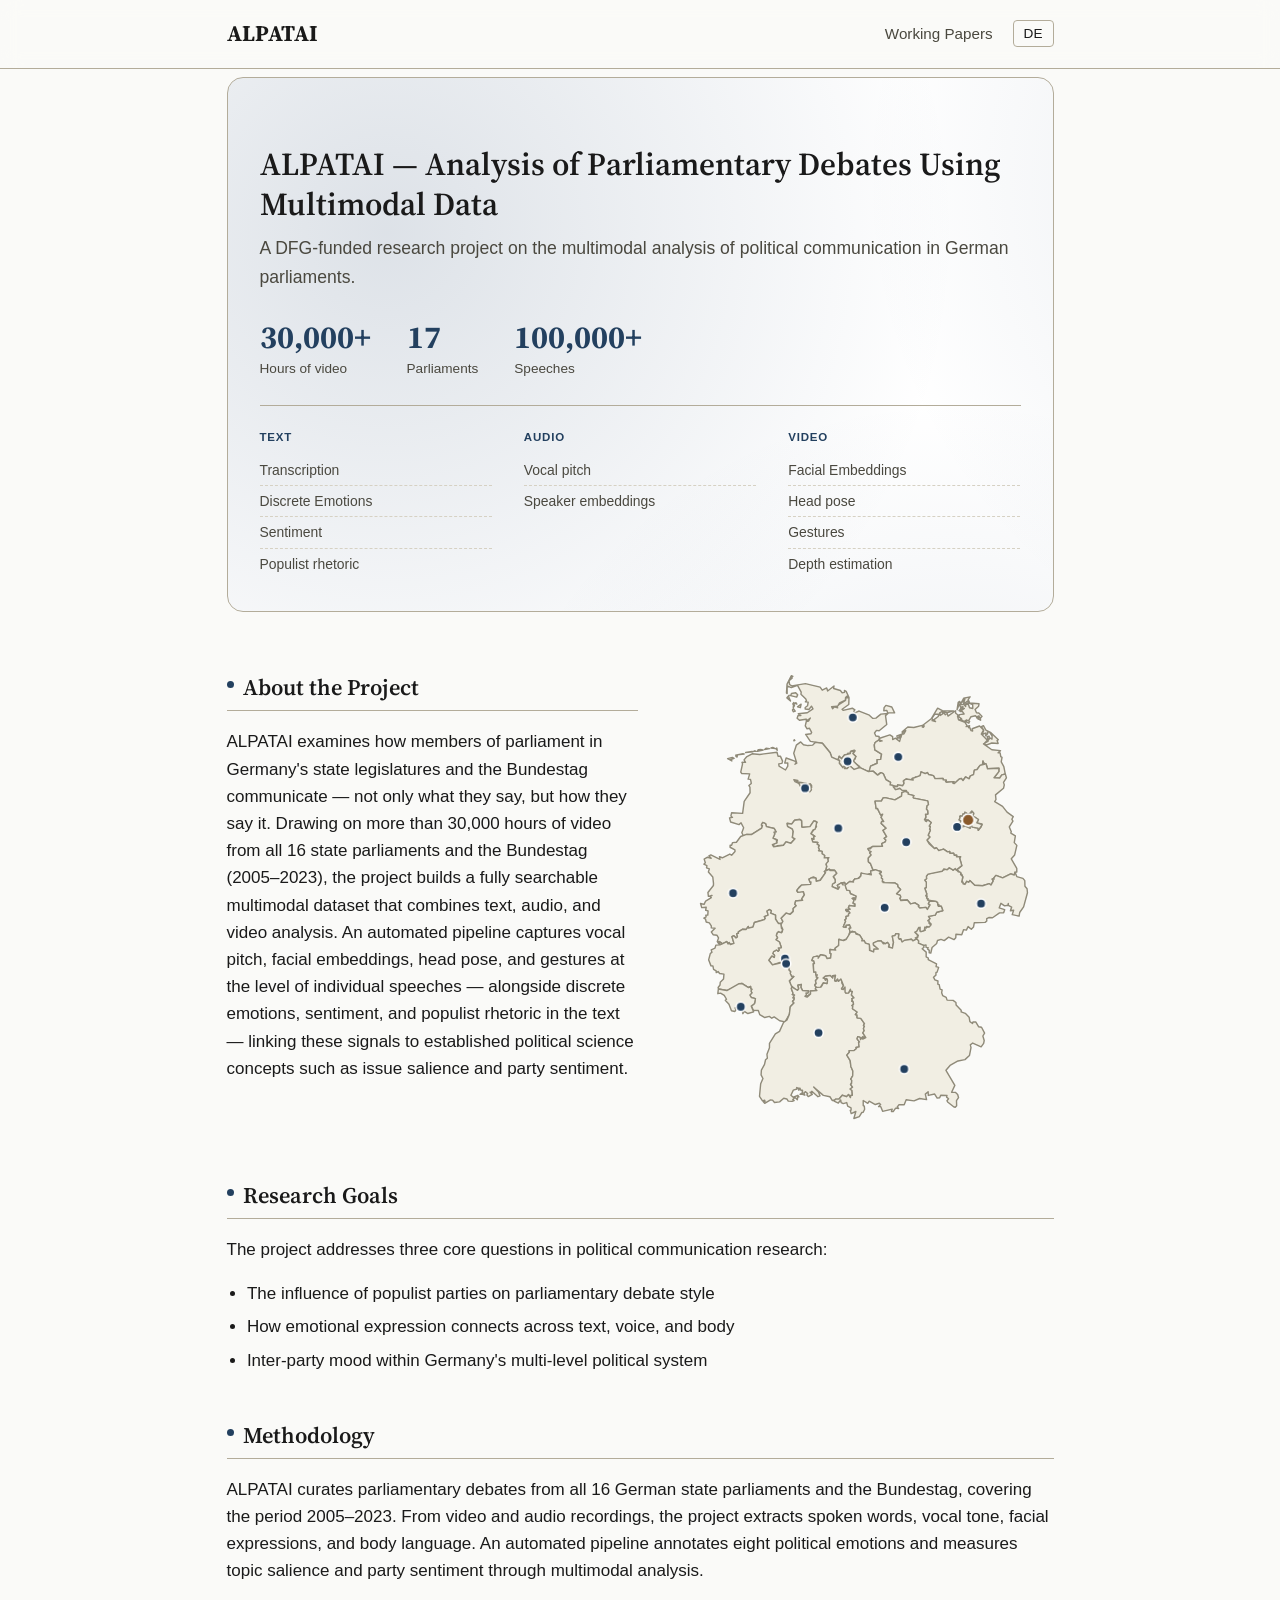
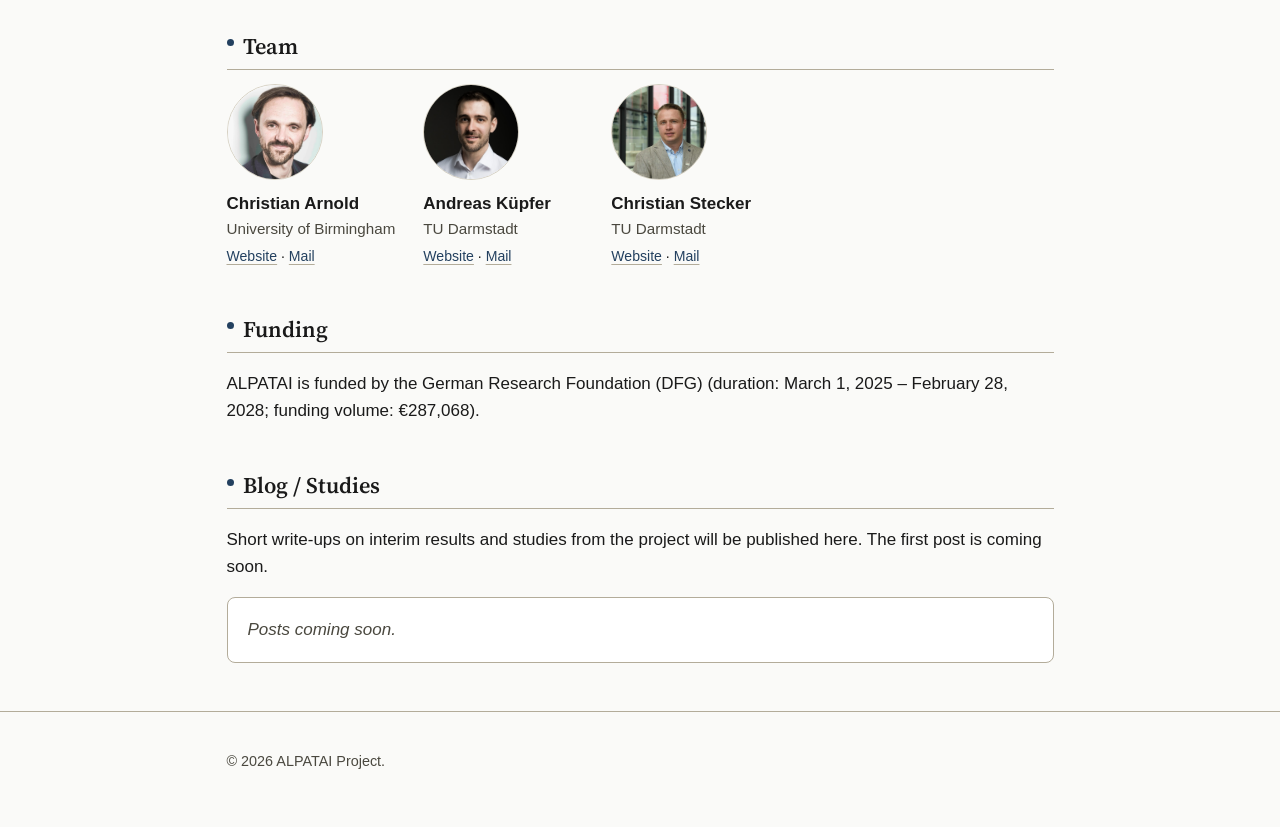
==== commit 23c73744: "Trim Funding section, Working Paper 2 meta line, and Working Papers intro text" ====
--- a/index.html
+++ b/index.html
@@ -225,10 +225,10 @@
   </section>
 
   <section id="funding" class="reveal">
-    <h2 data-lang="de">Förderung &amp; Institutionen</h2>
-    <h2 data-lang="en">Funding &amp; Affiliations</h2>
-    <p data-lang="de">ALPATAI wird von der Deutschen Forschungsgemeinschaft (DFG) gefördert (Laufzeit: 1. März 2025 – 28. Februar 2028, Fördersumme: 287.068 €). Das Projekt ist an der TU Darmstadt sowie der University of Birmingham angesiedelt.</p>
-    <p data-lang="en">ALPATAI is funded by the German Research Foundation (DFG) (duration: March 1, 2025 – February 28, 2028; funding volume: €287,068). The project is based at TU Darmstadt and the University of Birmingham.</p>
+    <h2 data-lang="de">Förderung</h2>
+    <h2 data-lang="en">Funding</h2>
+    <p data-lang="de">ALPATAI wird von der Deutschen Forschungsgemeinschaft (DFG) gefördert (Laufzeit: 1. März 2025 – 28. Februar 2028, Fördersumme: 287.068 €).</p>
+    <p data-lang="en">ALPATAI is funded by the German Research Foundation (DFG) (duration: March 1, 2025 – February 28, 2028; funding volume: €287,068).</p>
   </section>
 
   <section id="blog" class="reveal">
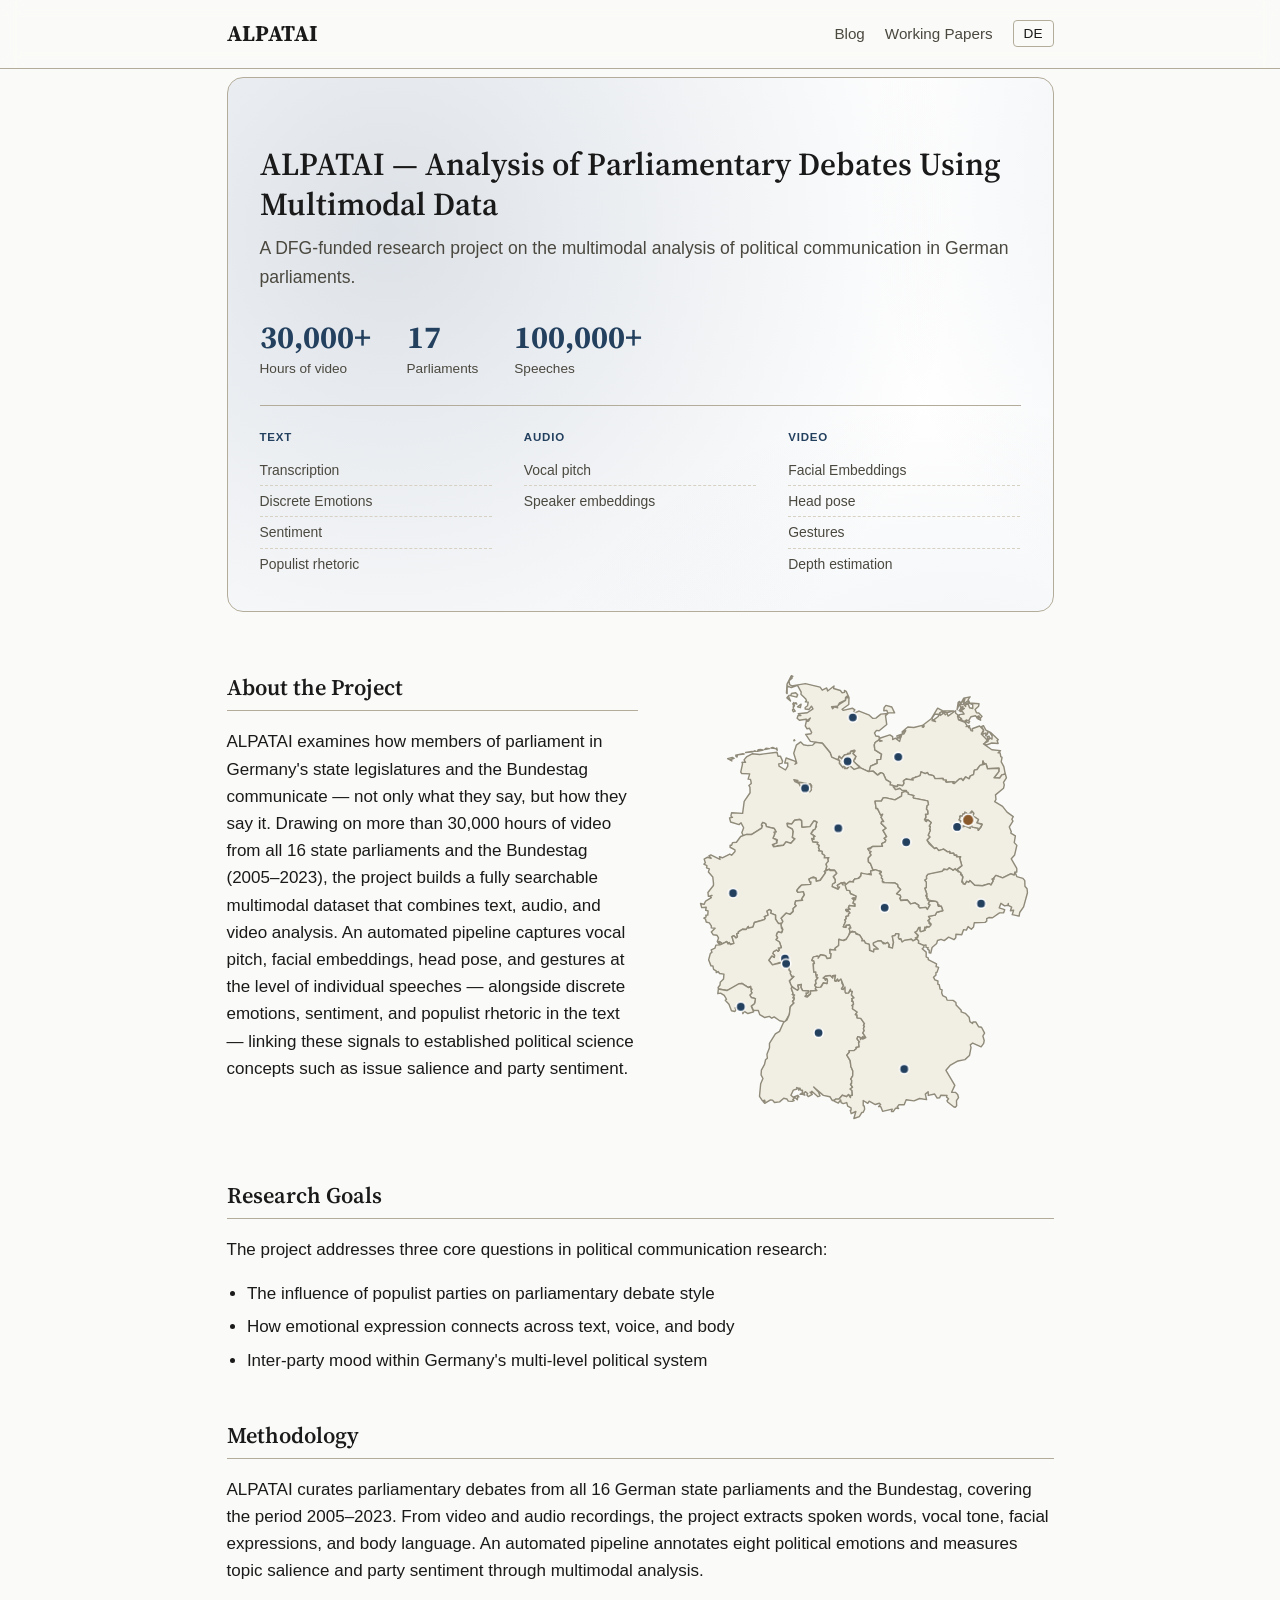
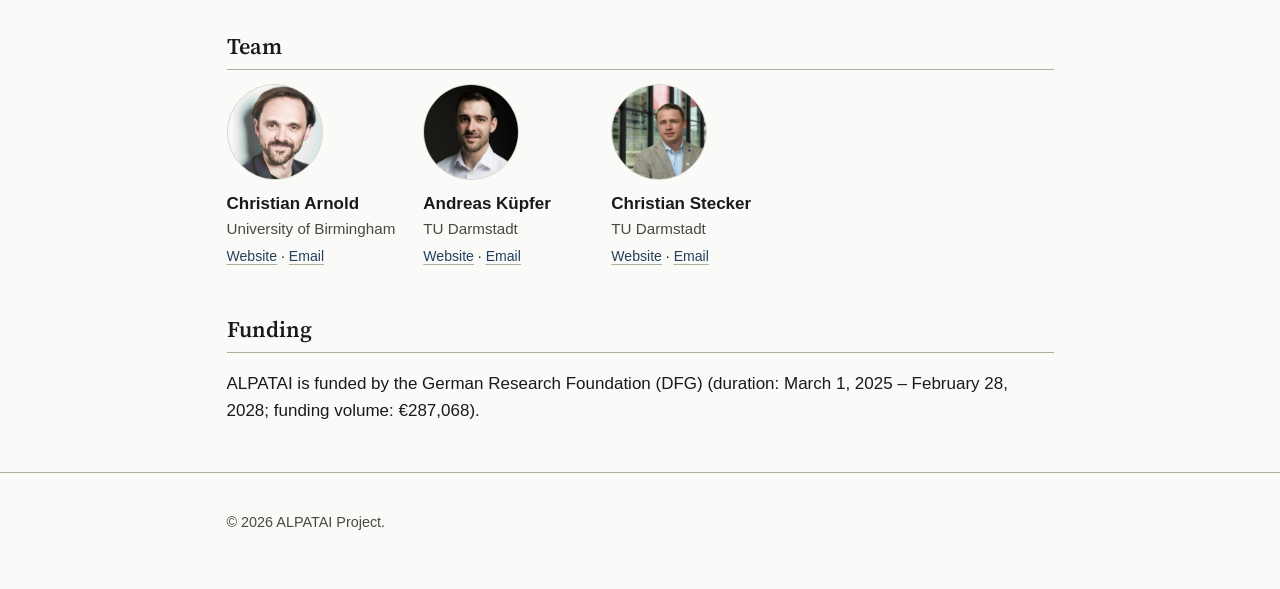
==== commit 2b20dedf: "Add dedicated Blog tab, remove Blog section from index, fix Website/Mail translations, remove sectio" ====
--- a/index.html
+++ b/index.html
@@ -30,6 +30,7 @@
   <div class="wrap">
     <a class="site-title" href="index.html">ALPATAI</a>
     <nav class="site-nav">
+      <a href="blog.html">Blog</a>
       <a href="papers.html">Working Papers</a>
       <button id="lang-toggle" class="lang-toggle-btn" type="button">DE</button>
     </nav>
@@ -199,8 +200,8 @@
         <div class="name">Christian Arnold</div>
         <div class="affiliation">University of Birmingham</div>
         <div class="team-contact">
-          <a href="https://chrisguarnold.github.io">Website</a>
-          · <a href="mailto:c.arnold.2@bham.ac.uk">Mail</a>
+          <a href="https://chrisguarnold.github.io"><span data-lang="de">Website</span><span data-lang="en">Website</span></a>
+          · <a href="mailto:c.arnold.2@bham.ac.uk"><span data-lang="de">E-Mail</span><span data-lang="en">Email</span></a>
         </div>
       </div>
       <div class="team-member">
@@ -208,8 +209,8 @@
         <div class="name">Andreas Küpfer</div>
         <div class="affiliation">TU Darmstadt</div>
         <div class="team-contact">
-          <a href="https://andreaskuepfer.github.io">Website</a>
-          · <a href="mailto:andreas.kuepfer@tu-darmstadt.de">Mail</a>
+          <a href="https://andreaskuepfer.github.io"><span data-lang="de">Website</span><span data-lang="en">Website</span></a>
+          · <a href="mailto:andreas.kuepfer@tu-darmstadt.de"><span data-lang="de">E-Mail</span><span data-lang="en">Email</span></a>
         </div>
       </div>
       <div class="team-member">
@@ -217,8 +218,8 @@
         <div class="name">Christian Stecker</div>
         <div class="affiliation">TU Darmstadt</div>
         <div class="team-contact">
-          <a href="https://www.politikwissenschaft.tu-darmstadt.de/institut/arbeitsbereiche_und_nachwuchsgruppen/de_vergleich/forschung_stecker_bv_inhalt_1.en.jsp">Website</a>
-          · <a href="mailto:christian.stecker@tu-darmstadt.de">Mail</a>
+          <a href="https://www.politikwissenschaft.tu-darmstadt.de/institut/arbeitsbereiche_und_nachwuchsgruppen/de_vergleich/forschung_stecker_bv_inhalt_1.en.jsp"><span data-lang="de">Website</span><span data-lang="en">Website</span></a>
+          · <a href="mailto:christian.stecker@tu-darmstadt.de"><span data-lang="de">E-Mail</span><span data-lang="en">Email</span></a>
         </div>
       </div>
     </div>
@@ -231,18 +232,6 @@
     <p data-lang="en">ALPATAI is funded by the German Research Foundation (DFG) (duration: March 1, 2025 – February 28, 2028; funding volume: €287,068).</p>
   </section>
 
-  <section id="blog" class="reveal">
-    <h2 data-lang="de">Studien &amp; Blog</h2>
-    <h2 data-lang="en">Blog / Studies</h2>
-    <p data-lang="de">Hier werden künftig Kurzbeiträge zu Zwischenergebnissen und Studien des Projekts veröffentlicht. Der erste Beitrag folgt in Kürze.</p>
-    <p data-lang="en">Short write-ups on interim results and studies from the project will be published here. The first post is coming soon.</p>
-    <ul class="post-list" id="posts-list">
-      <li class="card placeholder">
-        <span data-lang="de">Beiträge folgen in Kürze.</span>
-        <span data-lang="en">Posts coming soon.</span>
-      </li>
-    </ul>
-  </section>
 
 </main>
 
--- a/style.css
+++ b/style.css
@@ -122,22 +122,10 @@
 section { margin-bottom: 48px; }
 
 section h2 {
-  position: relative;
   font-size: 1.4rem;
   margin-bottom: 14px;
   padding-bottom: 8px;
-  padding-left: 16px;
   border-bottom: 1px solid var(--border);
-}
-section h2::before {
-  content: "";
-  position: absolute;
-  left: 0;
-  top: 0.3em;
-  width: 7px;
-  height: 7px;
-  border-radius: 50%;
-  background: var(--accent);
 }
 
 /* --- hero --- */
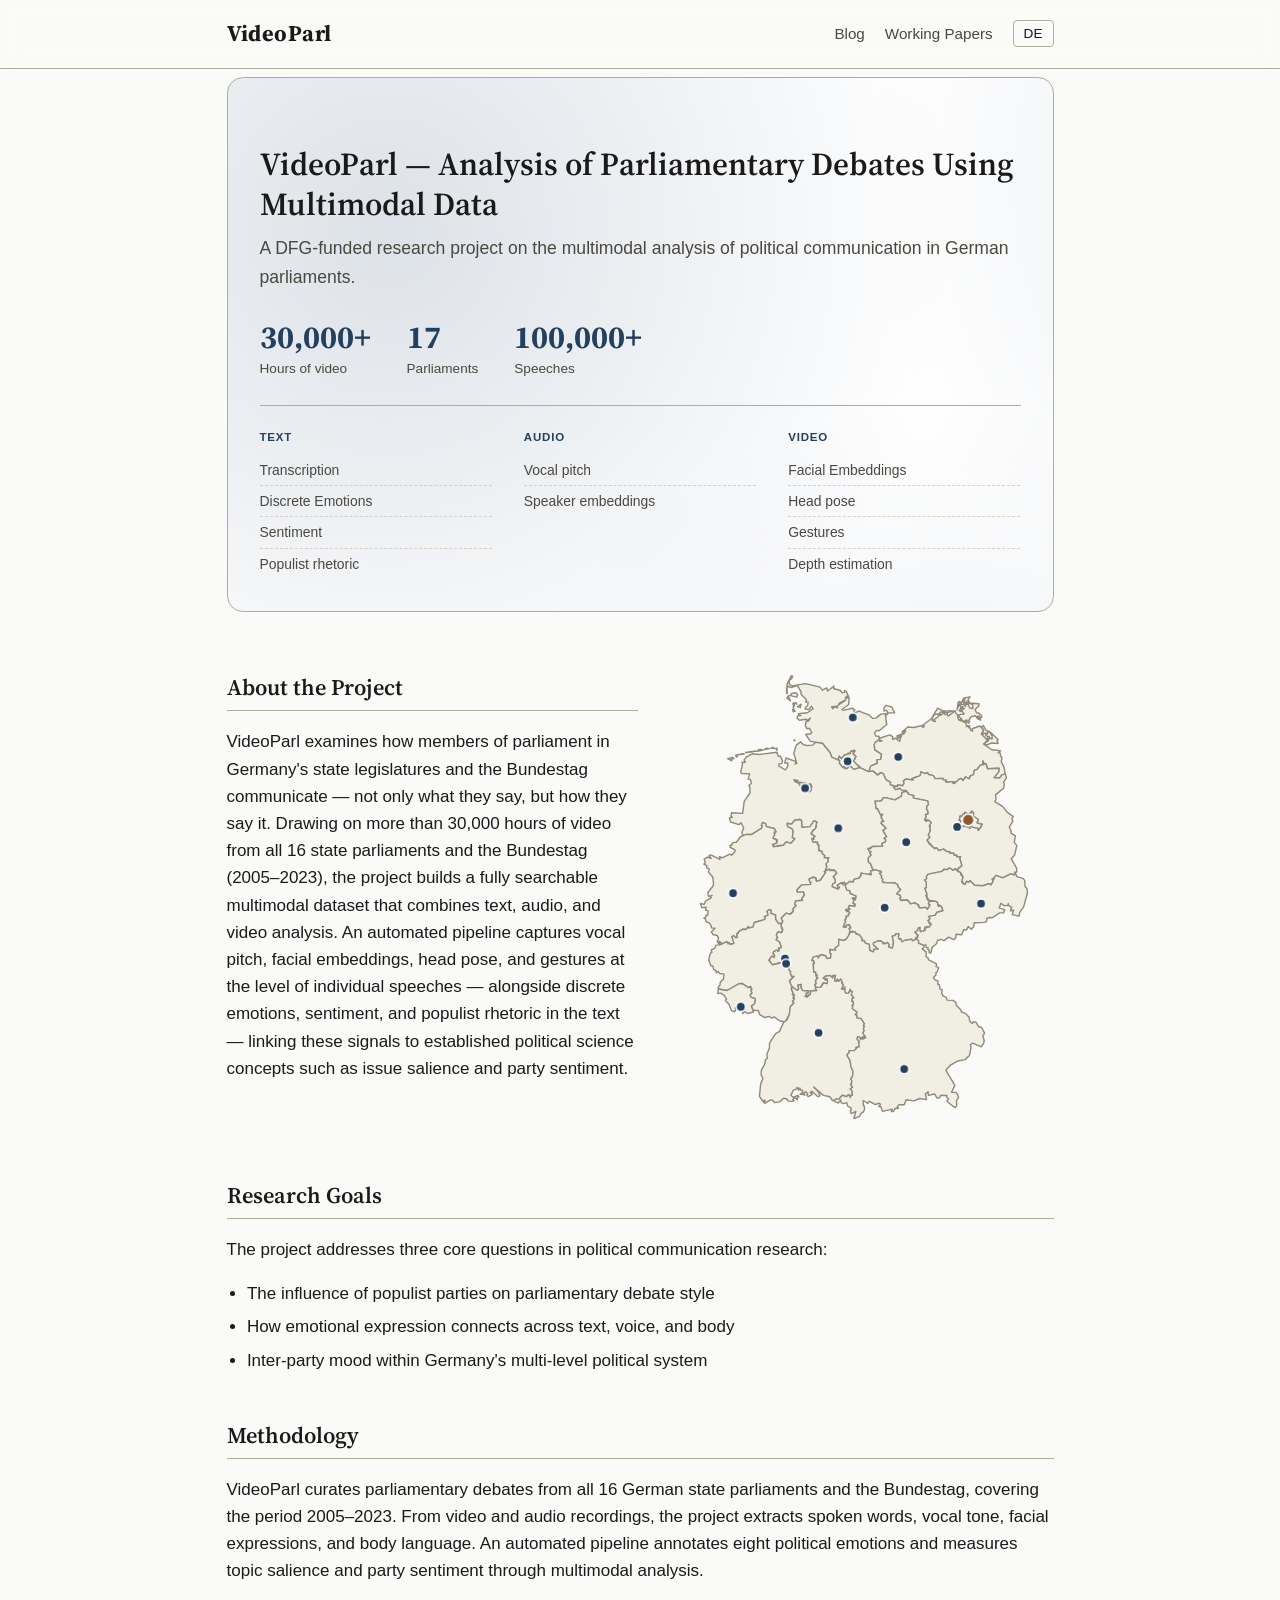
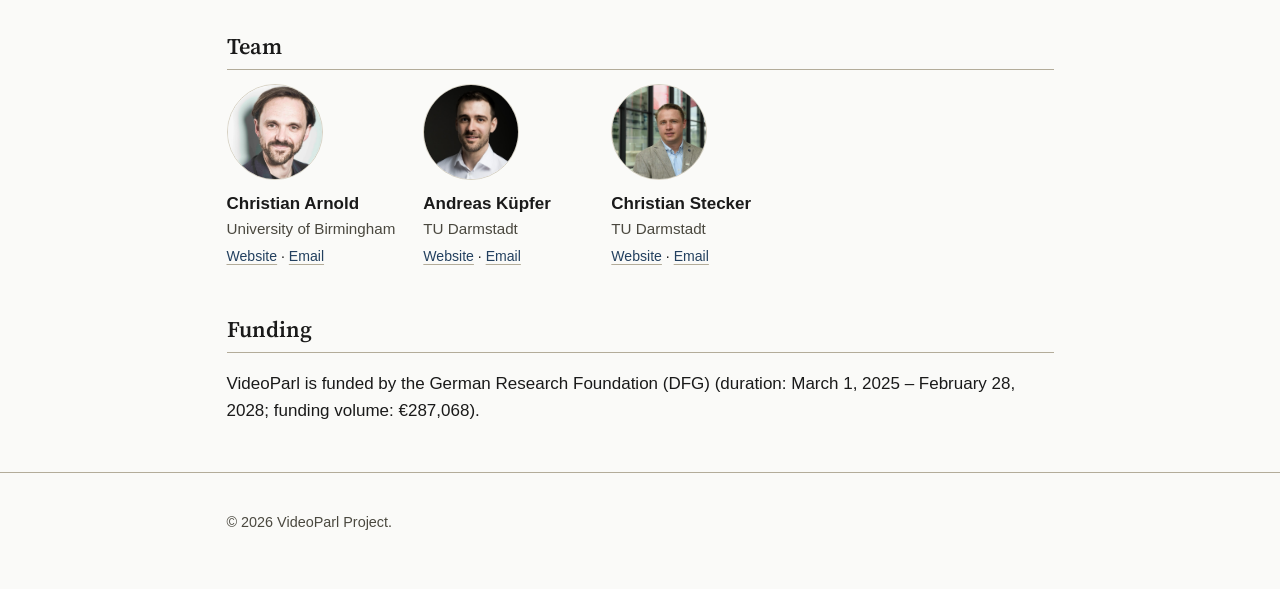
==== commit 51fdd8af: "Rename ALPATAI to VideoParl site-wide; bilingual parliament names; wire real hours data into map; ho" ====
--- a/index.html
+++ b/index.html
@@ -3,8 +3,8 @@
 <head>
 <meta charset="UTF-8">
 <meta name="viewport" content="width=device-width, initial-scale=1.0">
-<title>ALPATAI — Analysis of Parliamentary Debates Using Multimodal Data</title>
-<meta name="description" content="ALPATAI is a DFG-funded research project analyzing text, audio and video from German parliamentary debates.">
+<title>VideoParl — Analysis of Parliamentary Debates Using Multimodal Data</title>
+<meta name="description" content="VideoParl is a DFG-funded research project analyzing text, audio and video from German parliamentary debates.">
 <link rel="icon" href="assets/favicon.svg" type="image/svg+xml">
 <link rel="preconnect" href="https://fonts.googleapis.com">
 <link rel="preconnect" href="https://fonts.gstatic.com" crossorigin>
@@ -28,7 +28,7 @@
 
 <header class="site-header">
   <div class="wrap">
-    <a class="site-title" href="index.html">ALPATAI</a>
+    <a class="site-title" href="index.html">VideoParl</a>
     <nav class="site-nav">
       <a href="blog.html">Blog</a>
       <a href="papers.html">Working Papers</a>
@@ -40,8 +40,8 @@
 <main class="wrap">
 
   <section class="hero">
-    <h1 data-lang="de">ALPATAI — Die Analyse von Parlamentsdebatten mit multimodalen Daten (Text, Audio und Bild)</h1>
-    <h1 data-lang="en">ALPATAI — Analysis of Parliamentary Debates Using Multimodal Data</h1>
+    <h1 data-lang="de">VideoParl — Die Analyse von Parlamentsdebatten mit multimodalen Daten (Text, Audio und Bild)</h1>
+    <h1 data-lang="en">VideoParl — Analysis of Parliamentary Debates Using Multimodal Data</h1>
     <p class="tagline" data-lang="de">Ein DFG-gefördertes Forschungsprojekt zur multimodalen Analyse politischer Kommunikation in deutschen Parlamenten.</p>
     <p class="tagline" data-lang="en">A DFG-funded research project on the multimodal analysis of political communication in German parliaments.</p>
     <div class="hero-stats">
@@ -112,8 +112,8 @@
       <div class="about-text">
       <h2 data-lang="de">Über das Projekt</h2>
       <h2 data-lang="en">About the Project</h2>
-      <p data-lang="de">ALPATAI untersucht, wie Abgeordnete in deutschen Landesparlamenten und im Bundestag kommunizieren — nicht nur, was sie sagen, sondern auch, wie sie es sagen. Auf Basis von über 30.000 Stunden Video aus allen 16 Landesparlamenten und dem Bundestag (2005–2023) entsteht ein vollständig durchsuchbarer multimodaler Datensatz, der Text-, Audio- und Videoanalyse verbindet. Ein automatisiertes Verfahren erfasst Stimmlage, Gesichts-Embeddings, Kopfhaltung und Gestik einzelner Redebeiträge – sowie diskrete Emotionen, Stimmung und populistische Rhetorik im Text – und verknüpft sie mit etablierten politikwissenschaftlichen Konzepten wie Salienz und Parteienstimmung.</p>
-      <p data-lang="en">ALPATAI examines how members of parliament in Germany's state legislatures and the Bundestag communicate — not only what they say, but how they say it. Drawing on more than 30,000 hours of video from all 16 state parliaments and the Bundestag (2005–2023), the project builds a fully searchable multimodal dataset that combines text, audio, and video analysis. An automated pipeline captures vocal pitch, facial embeddings, head pose, and gestures at the level of individual speeches — alongside discrete emotions, sentiment, and populist rhetoric in the text — linking these signals to established political science concepts such as issue salience and party sentiment.</p>
+      <p data-lang="de">VideoParl untersucht, wie Abgeordnete in deutschen Landesparlamenten und im Bundestag kommunizieren — nicht nur, was sie sagen, sondern auch, wie sie es sagen. Auf Basis von über 30.000 Stunden Video aus allen 16 Landesparlamenten und dem Bundestag (2005–2023) entsteht ein vollständig durchsuchbarer multimodaler Datensatz, der Text-, Audio- und Videoanalyse verbindet. Ein automatisiertes Verfahren erfasst Stimmlage, Gesichts-Embeddings, Kopfhaltung und Gestik einzelner Redebeiträge – sowie diskrete Emotionen, Stimmung und populistische Rhetorik im Text – und verknüpft sie mit etablierten politikwissenschaftlichen Konzepten wie Salienz und Parteienstimmung.</p>
+      <p data-lang="en">VideoParl examines how members of parliament in Germany's state legislatures and the Bundestag communicate — not only what they say, but how they say it. Drawing on more than 30,000 hours of video from all 16 state parliaments and the Bundestag (2005–2023), the project builds a fully searchable multimodal dataset that combines text, audio, and video analysis. An automated pipeline captures vocal pitch, facial embeddings, head pose, and gestures at the level of individual speeches — alongside discrete emotions, sentiment, and populist rhetoric in the text — linking these signals to established political science concepts such as issue salience and party sentiment.</p>
       </div>
       <div class="parl-map-wrap">
         <svg class="parl-map" viewBox="-12 -12 484 604" role="img"
@@ -139,22 +139,22 @@
             <path class="state-path" data-code="by" fill-rule="evenodd" d="M 215.4,334.4 L 218.6,334.1 L 220.0,337.1 L 224.5,338.5 L 227.7,343.6 L 227.2,345.8 L 230.1,345.2 L 231.8,348.7 L 236.8,350.3 L 237.1,357.9 L 242.2,359.8 L 242.7,356.3 L 248.2,356.2 L 241.9,350.9 L 242.1,348.2 L 247.1,346.0 L 252.1,346.0 L 254.7,349.5 L 254.7,347.9 L 256.8,349.5 L 259.9,347.8 L 262.0,350.5 L 261.2,353.5 L 266.2,355.0 L 267.6,347.8 L 266.0,339.7 L 269.5,338.9 L 270.6,336.5 L 274.3,337.0 L 273.7,341.6 L 275.0,343.7 L 276.6,342.9 L 278.5,347.2 L 281.7,345.0 L 290.5,343.6 L 292.3,345.8 L 297.4,343.3 L 299.5,345.8 L 299.3,348.7 L 305.9,351.6 L 306.4,353.8 L 304.1,355.8 L 309.2,360.1 L 309.2,366.2 L 312.0,367.6 L 311.8,369.7 L 322.4,375.2 L 321.8,378.6 L 325.1,379.5 L 323.0,385.9 L 321.7,386.1 L 321.6,389.4 L 318.5,392.0 L 320.3,395.5 L 324.2,396.9 L 324.0,400.9 L 325.8,401.5 L 326.9,407.3 L 329.5,408.2 L 328.9,411.9 L 330.2,415.4 L 334.7,417.7 L 335.8,421.2 L 343.5,421.5 L 347.1,424.3 L 347.3,427.3 L 353.8,434.1 L 353.8,436.2 L 359.0,438.0 L 363.9,442.9 L 364.9,448.7 L 368.2,451.0 L 368.8,449.0 L 372.3,449.0 L 376.1,455.2 L 379.7,455.8 L 383.6,463.2 L 381.4,466.9 L 383.1,472.7 L 382.4,476.3 L 379.2,480.8 L 368.5,475.9 L 365.4,478.2 L 366.3,481.7 L 364.3,491.8 L 358.6,497.0 L 349.7,498.7 L 339.6,504.4 L 334.4,510.6 L 345.7,529.8 L 341.6,538.6 L 346.3,538.7 L 349.3,541.5 L 350.4,545.3 L 347.8,549.2 L 348.0,555.7 L 346.2,557.8 L 344.2,557.0 L 336.5,550.9 L 335.7,549.4 L 337.7,546.9 L 335.2,544.8 L 335.7,542.6 L 327.7,542.4 L 326.4,545.6 L 323.2,546.0 L 320.0,540.8 L 311.9,542.6 L 311.7,538.0 L 308.1,540.9 L 309.7,548.0 L 300.9,546.5 L 293.7,549.6 L 283.7,548.2 L 281.2,554.5 L 274.6,554.4 L 272.4,557.4 L 274.0,559.3 L 270.3,558.8 L 267.2,563.2 L 264.9,563.2 L 265.9,560.1 L 253.7,562.9 L 251.4,556.9 L 248.5,556.9 L 251.1,554.2 L 249.5,552.6 L 244.4,554.2 L 236.6,550.0 L 234.8,552.7 L 229.0,549.1 L 229.0,555.5 L 230.4,556.3 L 230.8,560.2 L 229.0,564.1 L 227.1,564.4 L 224.0,569.6 L 217.1,572.0 L 219.6,563.1 L 213.7,565.8 L 212.5,561.7 L 213.6,561.2 L 213.5,558.5 L 209.2,556.3 L 208.0,551.7 L 203.6,553.1 L 200.9,551.7 L 200.3,548.3 L 197.3,552.3 L 191.9,549.9 L 193.9,547.1 L 198.3,547.3 L 202.3,542.4 L 207.7,544.2 L 210.4,541.5 L 212.7,545.3 L 213.2,542.6 L 215.2,542.5 L 214.7,536.3 L 212.4,534.4 L 215.4,532.2 L 212.9,528.4 L 214.1,527.6 L 214.4,523.5 L 213.1,521.9 L 215.6,517.6 L 215.8,511.6 L 213.3,505.7 L 212.4,498.4 L 208.1,491.3 L 211.3,487.7 L 211.1,485.6 L 217.4,485.3 L 220.5,482.8 L 219.9,481.5 L 223.8,480.8 L 223.1,474.9 L 224.3,474.6 L 221.2,470.6 L 222.0,467.7 L 225.1,468.7 L 225.6,471.4 L 228.2,468.2 L 229.7,468.5 L 228.4,470.9 L 232.3,469.1 L 228.5,462.9 L 230.3,460.2 L 229.3,457.6 L 230.5,454.4 L 229.3,453.3 L 230.6,451.2 L 225.9,444.5 L 221.2,443.8 L 221.1,440.1 L 219.0,439.6 L 221.3,436.4 L 215.3,432.2 L 215.8,428.5 L 214.7,428.2 L 216.7,426.5 L 216.2,423.1 L 214.4,422.4 L 215.4,421.6 L 214.6,419.4 L 217.2,418.3 L 214.0,414.6 L 215.2,410.1 L 213.4,410.1 L 212.6,407.4 L 210.3,412.0 L 207.5,412.3 L 205.9,411.3 L 205.8,404.6 L 203.2,407.6 L 201.4,406.8 L 203.9,402.7 L 200.6,394.2 L 197.5,397.2 L 196.4,394.2 L 193.9,397.2 L 192.6,396.1 L 193.7,389.6 L 189.9,390.2 L 190.0,392.9 L 187.1,389.7 L 181.2,390.3 L 177.9,393.2 L 181.5,394.0 L 180.0,394.6 L 181.0,395.9 L 182.5,394.0 L 183.6,396.5 L 182.9,400.0 L 178.2,399.1 L 174.6,404.7 L 169.7,405.0 L 167.3,402.9 L 169.1,399.9 L 168.2,396.5 L 171.3,392.7 L 169.2,391.7 L 170.5,389.0 L 168.7,389.3 L 168.6,385.5 L 166.0,385.3 L 165.4,374.9 L 166.9,374.6 L 166.1,371.2 L 163.7,370.5 L 165.5,366.1 L 170.2,365.2 L 171.8,365.7 L 171.6,367.8 L 174.7,363.4 L 181.1,364.7 L 183.0,368.4 L 187.5,367.6 L 188.1,362.1 L 186.8,361.6 L 186.6,356.7 L 193.9,357.5 L 192.8,356.4 L 193.6,354.7 L 197.7,351.7 L 197.8,344.1 L 204.0,345.4 L 207.5,343.7 L 212.7,335.0 L 215.4,334.4 Z"></path>
           </g>
           <g class="parl-dots">
-            <circle class="parl-dot" tabindex="0" cx="215.7" cy="61.1" r="6" data-code="sh" data-city-en="Kiel" data-city-de="Kiel" data-name-en="Schleswig-Holstein" data-name-de="Schleswig-Holstein" data-parl="Landtag Schleswig-Holstein"></circle>
-            <circle class="parl-dot" tabindex="0" cx="154.9" cy="151.2" r="6" data-code="hb" data-city-en="Bremen" data-city-de="Bremen" data-name-en="Bremen" data-name-de="Bremen" data-parl="Bremische Bürgerschaft"></circle>
-            <circle class="parl-dot" tabindex="0" cx="209.1" cy="117.0" r="6" data-code="hh" data-city-en="Hamburg" data-city-de="Hamburg" data-name-en="Hamburg" data-name-de="Hamburg" data-parl="Hamburgische Bürgerschaft"></circle>
-            <circle class="parl-dot" tabindex="0" cx="273.6" cy="111.4" r="6" data-code="mv" data-city-en="Schwerin" data-city-de="Schwerin" data-name-en="Mecklenburg-Vorpommern" data-name-de="Mecklenburg-Vorpommern" data-parl="Landtag Mecklenburg-Vorpommern"></circle>
-            <circle class="parl-dot" tabindex="0" cx="197.2" cy="202.2" r="6" data-code="ni" data-city-en="Hanover" data-city-de="Hannover" data-name-en="Lower Saxony" data-name-de="Niedersachsen" data-parl="Niedersächsischer Landtag"></circle>
-            <circle class="parl-dot" tabindex="0" cx="348.6" cy="200.5" r="6" data-code="bb" data-city-en="Potsdam" data-city-de="Potsdam" data-name-en="Brandenburg" data-name-de="Brandenburg" data-parl="Landtag Brandenburg"></circle>
-            <circle class="parl-dot" tabindex="0" cx="63.2" cy="284.9" r="6" data-code="nrw" data-city-en="Düsseldorf" data-city-de="Düsseldorf" data-name-en="North Rhine-Westphalia" data-name-de="Nordrhein-Westfalen" data-parl="Landtag Nordrhein-Westfalen"></circle>
-            <circle class="parl-dot" tabindex="0" cx="379.1" cy="298.2" r="6" data-code="sn" data-city-en="Dresden" data-city-de="Dresden" data-name-en="Saxony" data-name-de="Sachsen" data-parl="Sächsischer Landtag"></circle>
-            <circle class="parl-dot" tabindex="0" cx="283.8" cy="219.9" r="6" data-code="st" data-city-en="Magdeburg" data-city-de="Magdeburg" data-name-en="Saxony-Anhalt" data-name-de="Sachsen-Anhalt" data-parl="Landtag von Sachsen-Anhalt"></circle>
-            <circle class="parl-dot" tabindex="0" cx="129.4" cy="368.2" r="6" data-code="he" data-city-en="Wiesbaden" data-city-de="Wiesbaden" data-name-en="Hesse" data-name-de="Hessen" data-parl="Hessischer Landtag"></circle>
-            <circle class="parl-dot" tabindex="0" cx="256.3" cy="303.4" r="6" data-code="th" data-city-en="Erfurt" data-city-de="Erfurt" data-name-en="Thuringia" data-name-de="Thüringen" data-parl="Thüringer Landtag"></circle>
-            <circle class="parl-dot" tabindex="0" cx="130.8" cy="374.8" r="6" data-code="rp" data-city-en="Mainz" data-city-de="Mainz" data-name-en="Rhineland-Palatinate" data-name-de="Rheinland-Pfalz" data-parl="Landtag Rheinland-Pfalz"></circle>
-            <circle class="parl-dot" tabindex="0" cx="73.1" cy="429.7" r="6" data-code="sl" data-city-en="Saarbrücken" data-city-de="Saarbrücken" data-name-en="Saarland" data-name-de="Saarland" data-parl="Landtag des Saarlandes"></circle>
-            <circle class="parl-dot" tabindex="0" cx="172.1" cy="462.8" r="6" data-code="bw" data-city-en="Stuttgart" data-city-de="Stuttgart" data-name-en="Baden-Württemberg" data-name-de="Baden-Württemberg" data-parl="Landtag von Baden-Württemberg"></circle>
-            <circle class="parl-dot" tabindex="0" cx="281.2" cy="508.9" r="6" data-code="by" data-city-en="Munich" data-city-de="München" data-name-en="Bavaria" data-name-de="Bayern" data-parl="Bayerischer Landtag"></circle>
-            <circle class="parl-dot parl-dot--bundestag" tabindex="0" cx="362.7" cy="191.8" r="7.5" data-code="be" data-city-en="Berlin" data-city-de="Berlin" data-name-en="Berlin" data-name-de="Berlin" data-parl="Abgeordnetenhaus von Berlin &amp; Deutscher Bundestag"></circle>
+            <circle class="parl-dot" tabindex="0" cx="215.7" cy="61.1" r="6" data-code="sh" data-city-en="Kiel" data-city-de="Kiel" data-name-en="Schleswig-Holstein" data-name-de="Schleswig-Holstein" data-parl-en="Schleswig-Holstein State Parliament" data-parl-de="Landtag Schleswig-Holstein" data-hours="1140"></circle>
+            <circle class="parl-dot" tabindex="0" cx="154.9" cy="151.2" r="6" data-code="hb" data-city-en="Bremen" data-city-de="Bremen" data-name-en="Bremen" data-name-de="Bremen" data-parl-en="Bremen Parliament (Bürgerschaft)" data-parl-de="Bremische Bürgerschaft" data-hours="2330"></circle>
+            <circle class="parl-dot" tabindex="0" cx="209.1" cy="117.0" r="6" data-code="hh" data-city-en="Hamburg" data-city-de="Hamburg" data-name-en="Hamburg" data-name-de="Hamburg" data-parl-en="Hamburg Parliament (Bürgerschaft)" data-parl-de="Hamburgische Bürgerschaft" data-hours="670"></circle>
+            <circle class="parl-dot" tabindex="0" cx="273.6" cy="111.4" r="6" data-code="mv" data-city-en="Schwerin" data-city-de="Schwerin" data-name-en="Mecklenburg-Vorpommern" data-name-de="Mecklenburg-Vorpommern" data-parl-en="Mecklenburg-Vorpommern State Parliament" data-parl-de="Landtag Mecklenburg-Vorpommern" data-hours="2110"></circle>
+            <circle class="parl-dot" tabindex="0" cx="197.2" cy="202.2" r="6" data-code="ni" data-city-en="Hanover" data-city-de="Hannover" data-name-en="Lower Saxony" data-name-de="Niedersachsen" data-parl-en="Lower Saxony State Parliament" data-parl-de="Niedersächsischer Landtag" data-hours="1720"></circle>
+            <circle class="parl-dot" tabindex="0" cx="348.6" cy="200.5" r="6" data-code="bb" data-city-en="Potsdam" data-city-de="Potsdam" data-name-en="Brandenburg" data-name-de="Brandenburg" data-parl-en="Brandenburg State Parliament" data-parl-de="Landtag Brandenburg" data-hours="810"></circle>
+            <circle class="parl-dot" tabindex="0" cx="63.2" cy="284.9" r="6" data-code="nrw" data-city-en="Düsseldorf" data-city-de="Düsseldorf" data-name-en="North Rhine-Westphalia" data-name-de="Nordrhein-Westfalen" data-parl-en="North Rhine-Westphalia State Parliament" data-parl-de="Landtag Nordrhein-Westfalen" data-hours="2760"></circle>
+            <circle class="parl-dot" tabindex="0" cx="379.1" cy="298.2" r="6" data-code="sn" data-city-en="Dresden" data-city-de="Dresden" data-name-en="Saxony" data-name-de="Sachsen" data-parl-en="Saxony State Parliament" data-parl-de="Sächsischer Landtag" data-hours="520"></circle>
+            <circle class="parl-dot" tabindex="0" cx="283.8" cy="219.9" r="6" data-code="st" data-city-en="Magdeburg" data-city-de="Magdeburg" data-name-en="Saxony-Anhalt" data-name-de="Sachsen-Anhalt" data-parl-en="Saxony-Anhalt State Parliament" data-parl-de="Landtag von Sachsen-Anhalt" data-hours="1800"></circle>
+            <circle class="parl-dot" tabindex="0" cx="129.4" cy="368.2" r="6" data-code="he" data-city-en="Wiesbaden" data-city-de="Wiesbaden" data-name-en="Hesse" data-name-de="Hessen" data-parl-en="Hesse State Parliament" data-parl-de="Hessischer Landtag" data-hours="2040"></circle>
+            <circle class="parl-dot" tabindex="0" cx="256.3" cy="303.4" r="6" data-code="th" data-city-en="Erfurt" data-city-de="Erfurt" data-name-en="Thuringia" data-name-de="Thüringen" data-parl-en="Thuringia State Parliament" data-parl-de="Thüringer Landtag" data-hours="1100"></circle>
+            <circle class="parl-dot" tabindex="0" cx="130.8" cy="374.8" r="6" data-code="rp" data-city-en="Mainz" data-city-de="Mainz" data-name-en="Rhineland-Palatinate" data-name-de="Rheinland-Pfalz" data-parl-en="Rhineland-Palatinate State Parliament" data-parl-de="Landtag Rheinland-Pfalz" data-hours="480"></circle>
+            <circle class="parl-dot" tabindex="0" cx="73.1" cy="429.7" r="6" data-code="sl" data-city-en="Saarbrücken" data-city-de="Saarbrücken" data-name-en="Saarland" data-name-de="Saarland" data-parl-en="Saarland State Parliament" data-parl-de="Landtag des Saarlandes" data-hours="460"></circle>
+            <circle class="parl-dot" tabindex="0" cx="172.1" cy="462.8" r="6" data-code="bw" data-city-en="Stuttgart" data-city-de="Stuttgart" data-name-en="Baden-Württemberg" data-name-de="Baden-Württemberg" data-parl-en="Baden-Württemberg State Parliament" data-parl-de="Landtag von Baden-Württemberg" data-hours="2300"></circle>
+            <circle class="parl-dot" tabindex="0" cx="281.2" cy="508.9" r="6" data-code="by" data-city-en="Munich" data-city-de="München" data-name-en="Bavaria" data-name-de="Bayern" data-parl-en="Bavarian State Parliament" data-parl-de="Bayerischer Landtag" data-hours="3680"></circle>
+            <circle class="parl-dot parl-dot--bundestag" tabindex="0" cx="362.7" cy="191.8" r="7.5" data-code="be" data-city-en="Berlin" data-city-de="Berlin" data-name-en="Berlin" data-name-de="Berlin" data-parl-en="Berlin House of Representatives &amp; German Bundestag" data-parl-de="Abgeordnetenhaus von Berlin &amp; Deutscher Bundestag" data-hours="8150"></circle>
           </g>
         </svg>
         <div class="parl-tooltip" id="parl-tooltip" role="status" hidden>
@@ -185,8 +185,8 @@
   <section id="methodology" class="reveal">
     <h2 data-lang="de">Methodik</h2>
     <h2 data-lang="en">Methodology</h2>
-    <p data-lang="de">ALPATAI erschließt Parlamentsdebatten aus 16 deutschen Landesparlamenten sowie dem Bundestag im Zeitraum 2005–2023. Aus Video- und Audiomaterial werden gesprochene Worte, Stimmlage, Mimik und Körperhaltung extrahiert. Ein automatisiertes Verfahren annotiert acht politische Emotionen und misst Themen-Salienz sowie Parteienstimmung mittels multimodaler Analyse.</p>
-    <p data-lang="en">ALPATAI curates parliamentary debates from all 16 German state parliaments and the Bundestag, covering the period 2005–2023. From video and audio recordings, the project extracts spoken words, vocal tone, facial expressions, and body language. An automated pipeline annotates eight political emotions and measures topic salience and party sentiment through multimodal analysis.</p>
+    <p data-lang="de">VideoParl erschließt Parlamentsdebatten aus 16 deutschen Landesparlamenten sowie dem Bundestag im Zeitraum 2005–2023. Aus Video- und Audiomaterial werden gesprochene Worte, Stimmlage, Mimik und Körperhaltung extrahiert. Ein automatisiertes Verfahren annotiert acht politische Emotionen und misst Themen-Salienz sowie Parteienstimmung mittels multimodaler Analyse.</p>
+    <p data-lang="en">VideoParl curates parliamentary debates from all 16 German state parliaments and the Bundestag, covering the period 2005–2023. From video and audio recordings, the project extracts spoken words, vocal tone, facial expressions, and body language. An automated pipeline annotates eight political emotions and measures topic salience and party sentiment through multimodal analysis.</p>
   </section>
 
 
@@ -228,8 +228,8 @@
   <section id="funding" class="reveal">
     <h2 data-lang="de">Förderung</h2>
     <h2 data-lang="en">Funding</h2>
-    <p data-lang="de">ALPATAI wird von der Deutschen Forschungsgemeinschaft (DFG) gefördert (Laufzeit: 1. März 2025 – 28. Februar 2028, Fördersumme: 287.068 €).</p>
-    <p data-lang="en">ALPATAI is funded by the German Research Foundation (DFG) (duration: March 1, 2025 – February 28, 2028; funding volume: €287,068).</p>
+    <p data-lang="de">VideoParl wird von der Deutschen Forschungsgemeinschaft (DFG) gefördert (Laufzeit: 1. März 2025 – 28. Februar 2028, Fördersumme: 287.068 €).</p>
+    <p data-lang="en">VideoParl is funded by the German Research Foundation (DFG) (duration: March 1, 2025 – February 28, 2028; funding volume: €287,068).</p>
   </section>
 
 
@@ -237,8 +237,8 @@
 
 <footer class="site-footer">
   <div class="wrap">
-    <p data-lang="de">© 2026 ALPATAI-Projekt.</p>
-    <p data-lang="en">© 2026 ALPATAI Project.</p>
+    <p data-lang="de">© 2026 VideoParl-Projekt.</p>
+    <p data-lang="en">© 2026 VideoParl Project.</p>
   </div>
 </footer>
 
--- a/style.css
+++ b/style.css
@@ -395,6 +395,7 @@
   stroke: #8f8a79;
   stroke-width: 1.8;
   stroke-linejoin: round;
+  cursor: pointer;
   transition: fill 0.2s ease, stroke 0.2s ease;
 }
 .state-path.is-active {
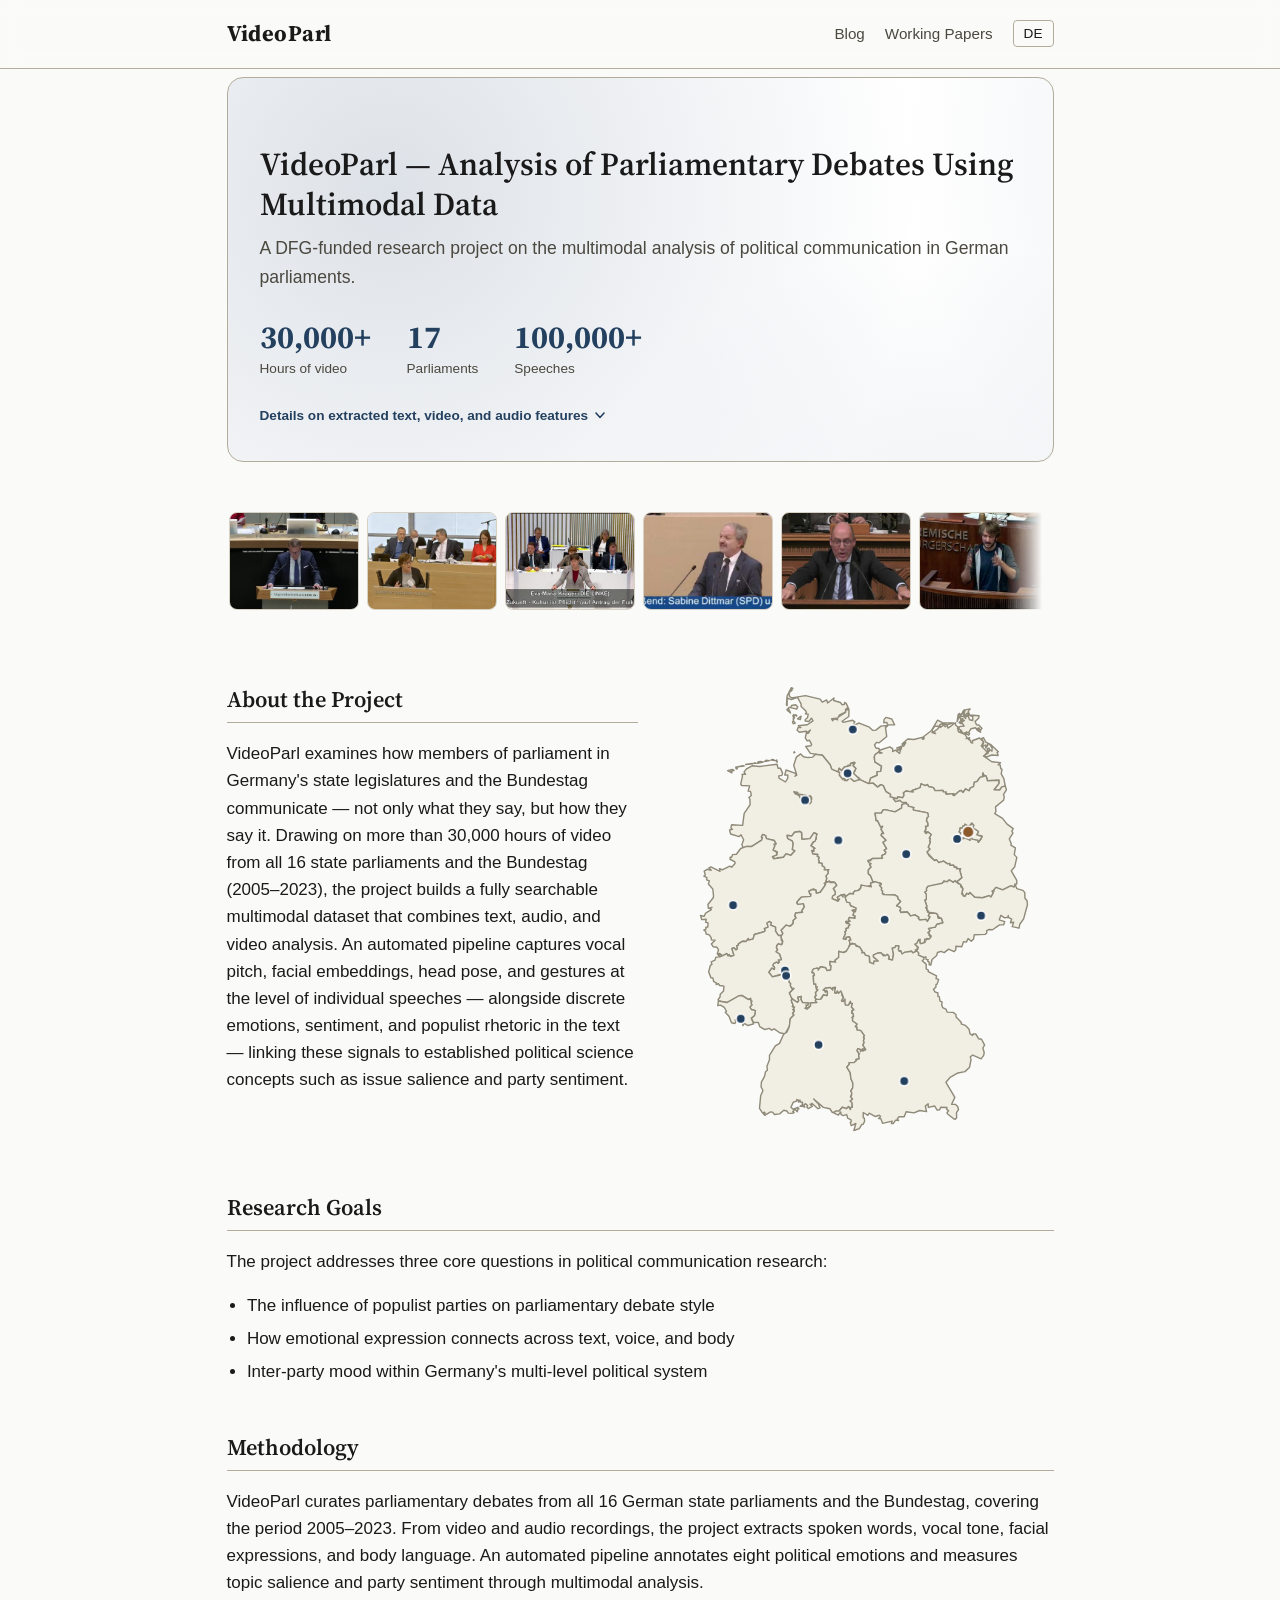
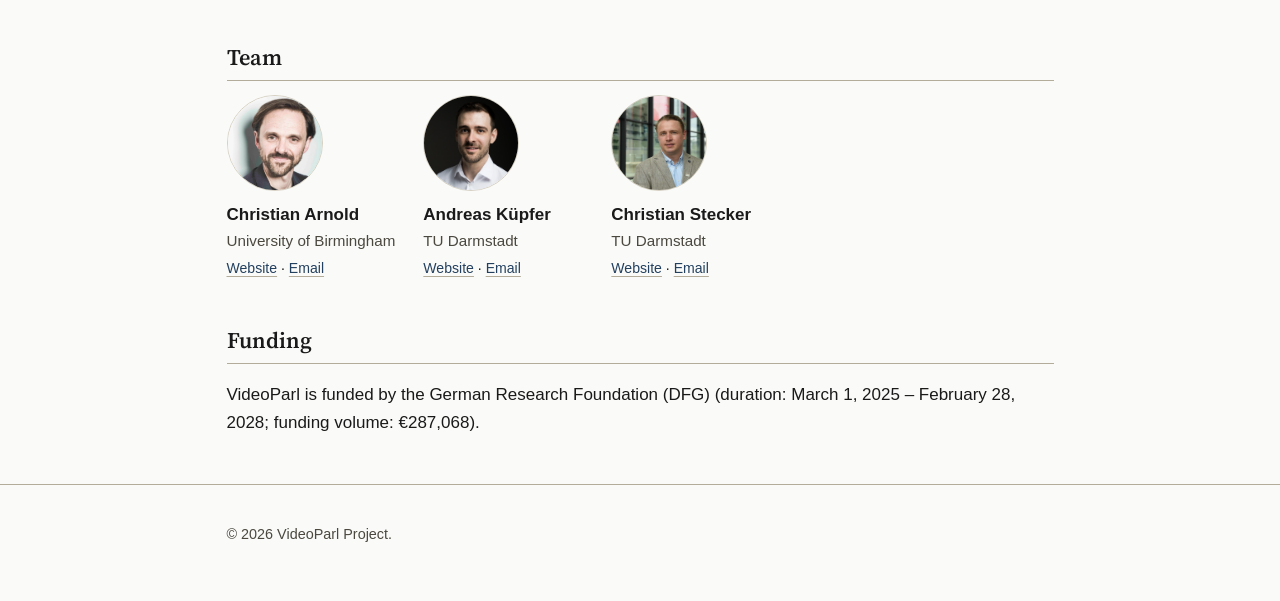
==== commit 9bdbf70b: "Add photo collage row synced with map hover/highlight, collapsible hero features, ambient auto-scrol" ====
--- a/index.html
+++ b/index.html
@@ -62,7 +62,17 @@
       </div>
     </div>
 
-    <div class="hero-features">
+    <div class="hero-features-toggle">
+      <button type="button" class="features-toggle-btn" id="features-toggle-btn" aria-expanded="false" aria-controls="hero-features-panel">
+        <span class="label-show" data-lang="de">Details zu extrahierten Text-, Video- und Audio-Features</span>
+        <span class="label-show" data-lang="en">Details on extracted text, video, and audio features</span>
+        <span class="label-hide" data-lang="de">Features ausblenden</span>
+        <span class="label-hide" data-lang="en">Hide features</span>
+        <svg class="chevron" width="10" height="7" viewBox="0 0 10 7" fill="none" aria-hidden="true">
+          <path d="M1 1L5 5.5L9 1" stroke="currentColor" stroke-width="1.6" stroke-linecap="round" stroke-linejoin="round"/>
+        </svg>
+      </button>
+      <div class="hero-features" id="hero-features-panel" hidden>
       <div class="feature-group">
         <div class="feature-group-label">Text</div>
         <ul class="feature-tags" data-lang="de">
@@ -104,8 +114,31 @@
           <li>Depth estimation</li>
         </ul>
       </div>
-    </div>
-  </section>
+      </div>
+    </div>
+  </section>
+
+  <div class="collage-row-wrap reveal">
+  <div class="collage-row">
+    <div class="collage-tile" data-code="sh"><img src="assets/collage/sh.jpg" alt="Schleswig-Holstein State Parliament" loading="lazy"></div>
+    <div class="collage-tile" data-code="hb"><img src="assets/collage/hb.jpg" alt="Bremen Parliament" loading="lazy"></div>
+    <div class="collage-tile" data-code="hh"><img src="assets/collage/hh.jpg" alt="Hamburg Parliament" loading="lazy"></div>
+    <div class="collage-tile" data-code="mv"><img src="assets/collage/mv.jpg" alt="Mecklenburg-Vorpommern State Parliament" loading="lazy"></div>
+    <div class="collage-tile" data-code="ni"><img src="assets/collage/ni.jpg" alt="Lower Saxony State Parliament" loading="lazy"></div>
+    <div class="collage-tile" data-code="be"><img src="assets/collage/be.jpg" alt="Berlin House of Representatives" loading="lazy"></div>
+    <div class="collage-tile" data-code="bb"><img src="assets/collage/bb.jpg" alt="Brandenburg State Parliament" loading="lazy"></div>
+    <div class="collage-tile" data-code="nrw"><img src="assets/collage/nrw.jpg" alt="North Rhine-Westphalia State Parliament" loading="lazy"></div>
+    <div class="collage-tile" data-code="sn"><img src="assets/collage/sn.jpg" alt="Saxony State Parliament" loading="lazy"></div>
+    <div class="collage-tile" data-code="st"><img src="assets/collage/st.jpg" alt="Saxony-Anhalt State Parliament" loading="lazy"></div>
+    <div class="collage-tile" data-code="he"><img src="assets/collage/he.jpg" alt="Hesse State Parliament" loading="lazy"></div>
+    <div class="collage-tile" data-code="th"><img src="assets/collage/th.jpg" alt="Thuringia State Parliament" loading="lazy"></div>
+    <div class="collage-tile" data-code="rp"><img src="assets/collage/rp.jpg" alt="Rhineland-Palatinate State Parliament" loading="lazy"></div>
+    <div class="collage-tile" data-code="sl"><img src="assets/collage/sl.jpg" alt="Saarland State Parliament" loading="lazy"></div>
+    <div class="collage-tile" data-code="bw"><img src="assets/collage/bw.jpg" alt="Baden-Württemberg State Parliament" loading="lazy"></div>
+    <div class="collage-tile" data-code="by"><img src="assets/collage/by.jpg" alt="Bavarian State Parliament" loading="lazy"></div>
+    <div class="collage-tile" data-code="de"><img src="assets/collage/de.jpg" alt="German Bundestag" loading="lazy"></div>
+  </div>
+  </div>
 
   <section id="about" class="reveal">
     <div class="about-row">
--- a/style.css
+++ b/style.css
@@ -184,13 +184,120 @@
   margin-top: 5px;
 }
 
+.collage-row-wrap {
+  position: relative;
+  margin: 0 0 44px;
+}
+.collage-row-wrap::after {
+  content: "";
+  position: absolute;
+  top: 0;
+  right: 0;
+  bottom: 14px;
+  width: 48px;
+  background: linear-gradient(to right, transparent, var(--bg) 75%);
+  pointer-events: none;
+}
+.collage-row {
+  display: flex;
+  gap: 8px;
+  overflow-x: auto;
+  padding: 6px 2px 14px;
+  scrollbar-width: thin;
+  scrollbar-color: var(--accent) transparent;
+}
+.collage-row::-webkit-scrollbar {
+  height: 7px;
+}
+.collage-row::-webkit-scrollbar-track {
+  background: var(--border-soft);
+  border-radius: 4px;
+}
+.collage-row::-webkit-scrollbar-thumb {
+  background: var(--accent);
+  border-radius: 4px;
+}
+.collage-row::-webkit-scrollbar-thumb:hover {
+  background: var(--accent-hover);
+}
+.collage-tile {
+  flex: 0 0 auto;
+  width: 130px;
+  height: 98px;
+  border-radius: 8px;
+  overflow: hidden;
+  border: 1px solid var(--border-soft);
+  cursor: pointer;
+  transition: transform 0.2s ease, border-color 0.2s ease, box-shadow 0.2s ease;
+}
+.collage-tile img {
+  display: block;
+  width: 100%;
+  height: 100%;
+  object-fit: cover;
+}
+.collage-tile:hover,
+.collage-tile.is-active {
+  transform: translateY(-3px) scale(1.06);
+  border-color: var(--accent);
+  border-width: 2px;
+  box-shadow: 0 0 0 3px rgba(35, 64, 95, 0.18), 0 10px 22px rgba(26, 26, 26, 0.2);
+  z-index: 1;
+}
+@media (max-width: 600px) {
+  .collage-tile { width: 108px; height: 81px; }
+  .collage-row-wrap::after { width: 32px; }
+}
+
+.hero-features-toggle {
+  margin-top: 22px;
+}
+.features-toggle-btn {
+  display: inline-flex;
+  align-items: center;
+  gap: 7px;
+  background: none;
+  border: none;
+  padding: 0;
+  font-family: var(--font-body);
+  font-size: 0.85rem;
+  font-weight: 600;
+  color: var(--accent);
+  cursor: pointer;
+}
+.features-toggle-btn:hover { color: var(--accent-hover); }
+.features-toggle-btn .chevron {
+  transition: transform 0.28s ease;
+}
+.features-toggle-btn[aria-expanded="true"] .chevron {
+  transform: rotate(180deg);
+}
+.features-toggle-btn[aria-expanded="true"] .label-show,
+.features-toggle-btn:not([aria-expanded="true"]) .label-hide {
+  display: none;
+}
+
 .hero-features {
   display: flex;
   gap: 32px;
   flex-wrap: wrap;
-  margin-top: 26px;
+  max-height: 0;
+  overflow: hidden;
+  opacity: 0;
+  margin-top: 0;
+  padding-top: 0;
+  border-top: 1px solid transparent;
+  transition: max-height 0.38s ease, opacity 0.3s ease, margin-top 0.38s ease, padding-top 0.38s ease, border-color 0.38s ease;
+}
+.hero-features.is-open {
+  opacity: 1;
+  margin-top: 22px;
   padding-top: 22px;
-  border-top: 1px solid var(--border);
+  border-top-color: var(--border);
+}
+@media (prefers-reduced-motion: reduce) {
+  .hero-features { transition: none; }
+  .features-toggle-btn .chevron { transition: none; }
 }
 .feature-group {
   flex: 1 1 140px;
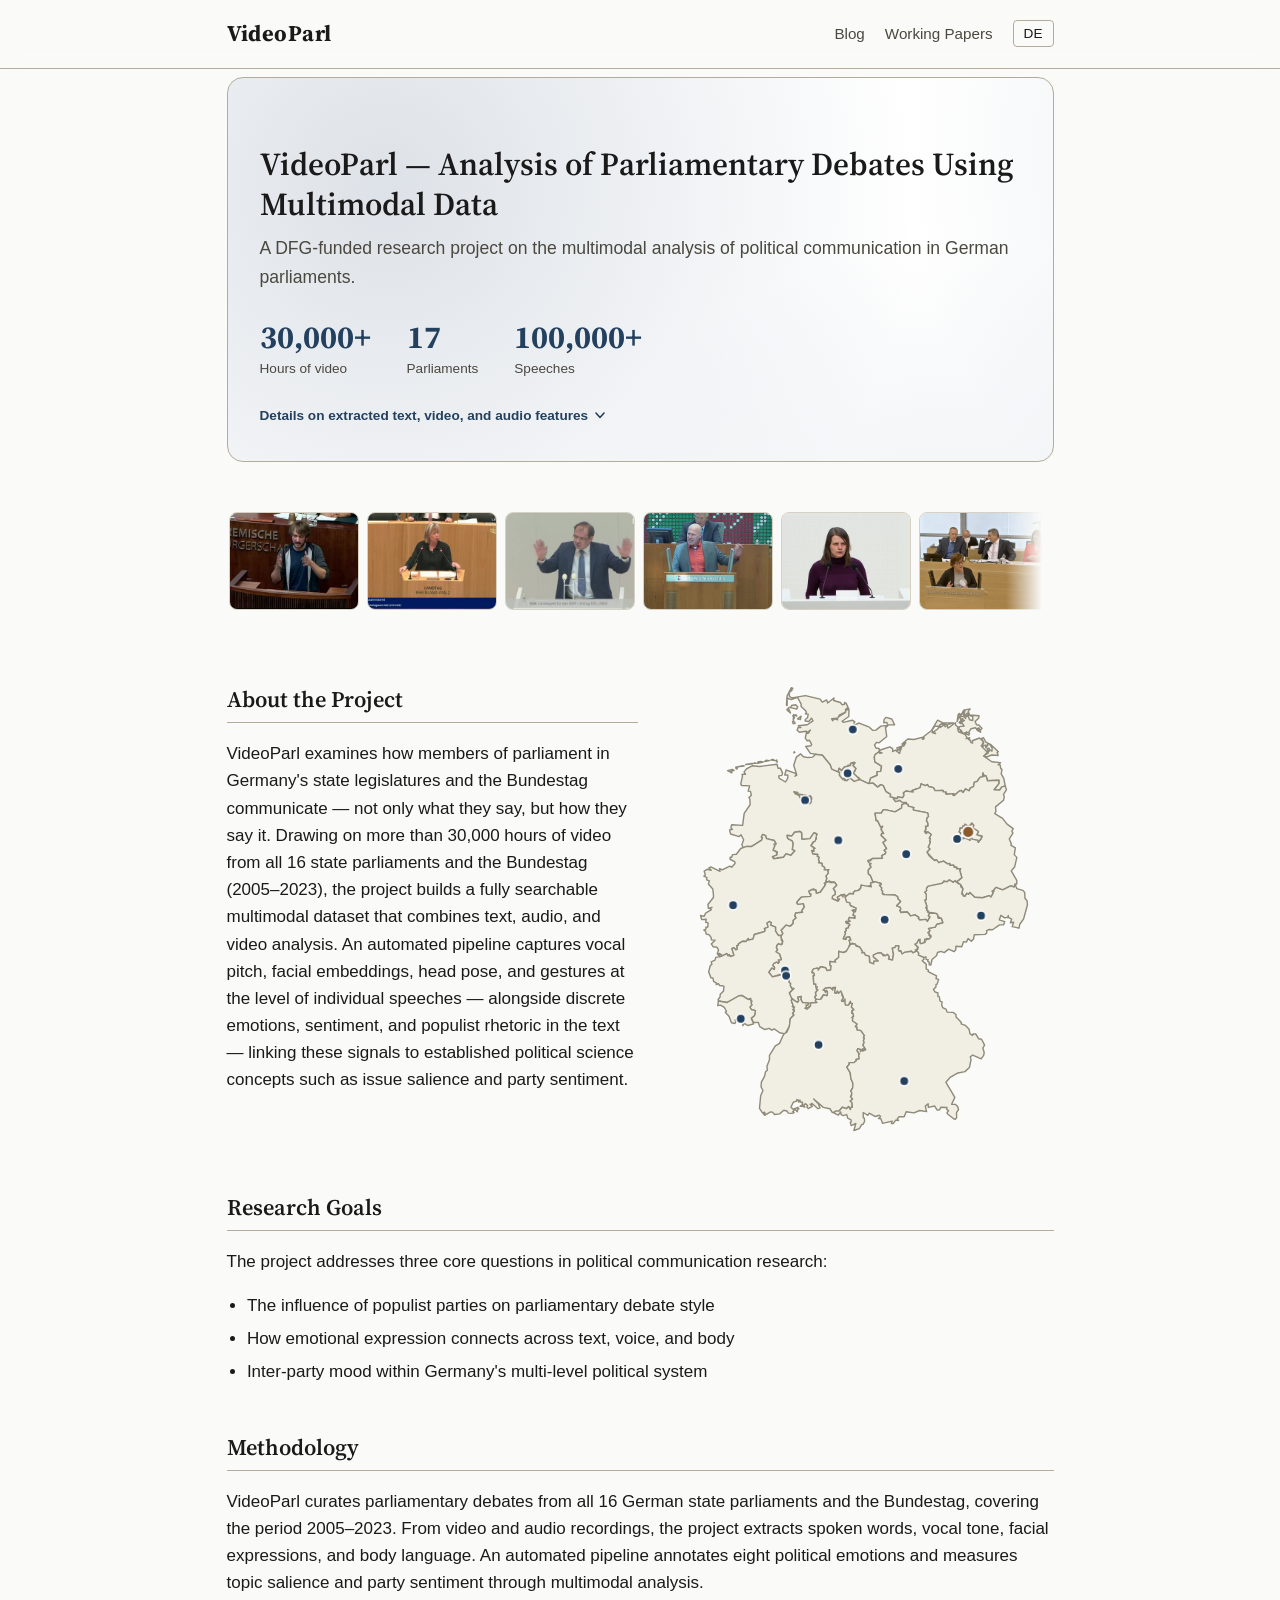
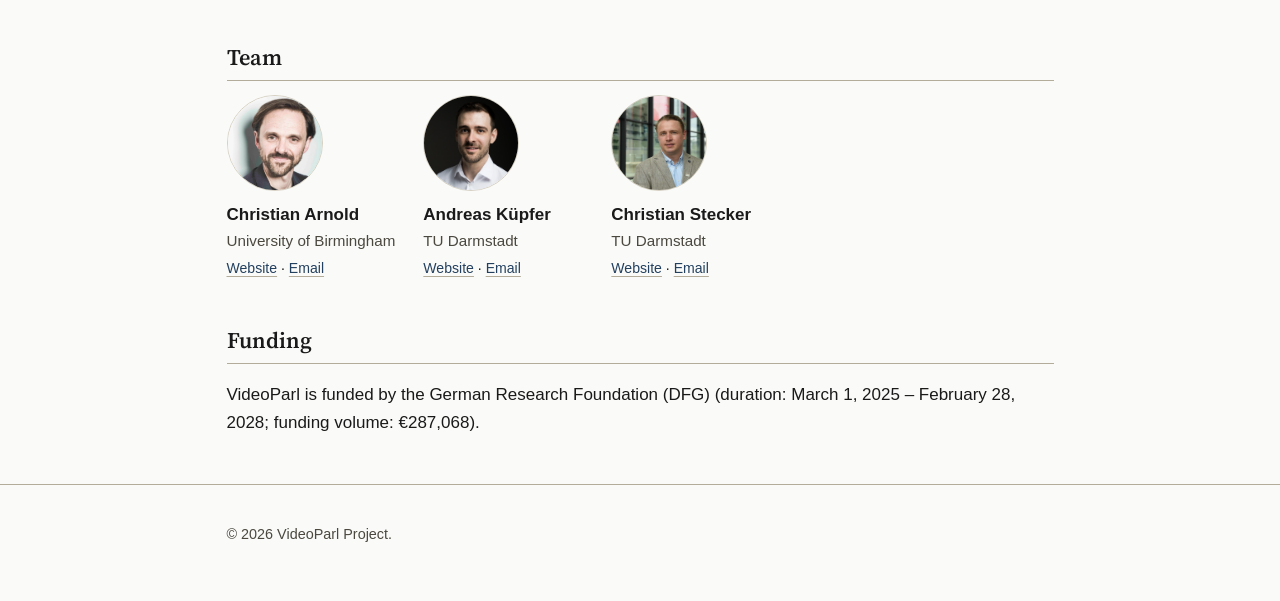
==== commit f3323bb9: "Update index.html" ====
--- a/index.html
+++ b/index.html
@@ -10,6 +10,8 @@
 <link rel="preconnect" href="https://fonts.gstatic.com" crossorigin>
 <link href="https://fonts.googleapis.com/css2?family=Source+Serif+4:wght@600;700&display=swap" rel="stylesheet">
 <link rel="stylesheet" href="style.css">
+<script data-goatcounter="https://videoparldfg.goatcounter.com/count"
+        async src="//gc.zgo.at/count.js"></script>
 <script>
   // Set the active language before first paint to avoid a flash of the
   // wrong language. English by default; only a saved toggle choice changes it.
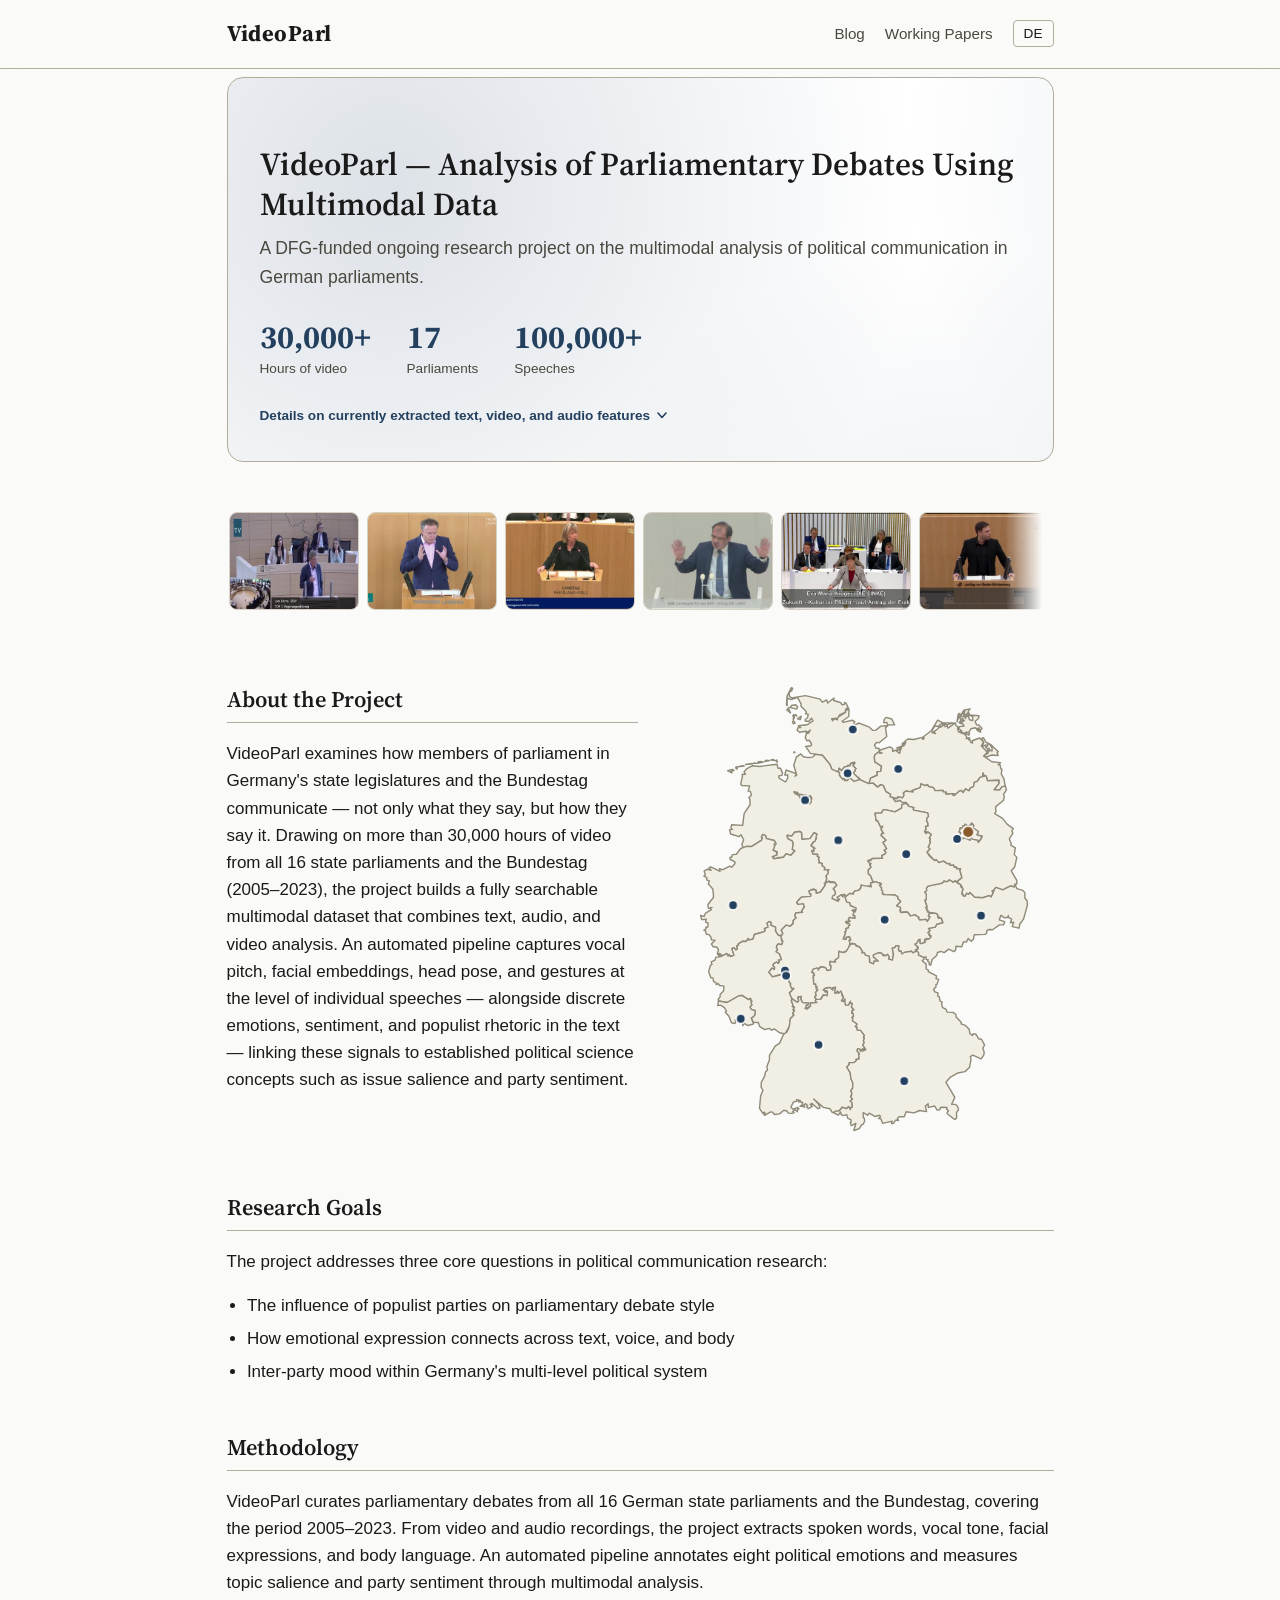
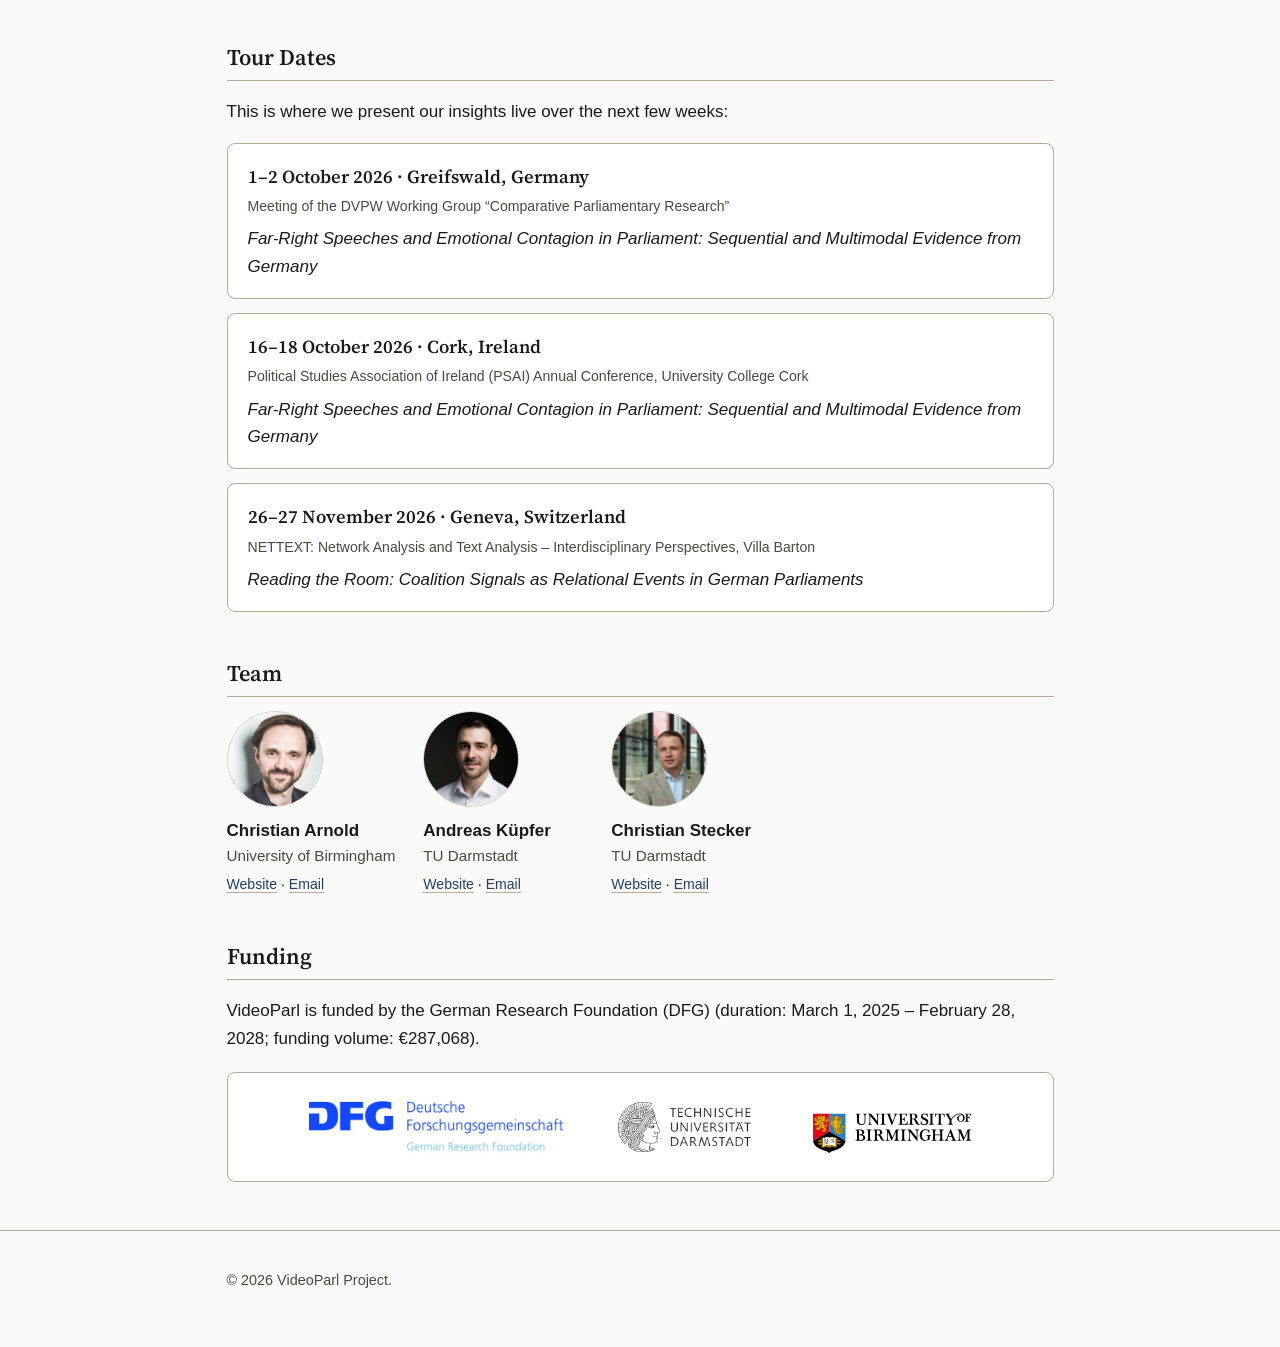
==== commit 04b9b37f: "Add tour dates, partner logos, wording updates; fix mobile map scrolling Co-Authored-By: Claude Sonn" ====
--- a/index.html
+++ b/index.html
@@ -44,8 +44,8 @@
   <section class="hero">
     <h1 data-lang="de">VideoParl — Die Analyse von Parlamentsdebatten mit multimodalen Daten (Text, Audio und Bild)</h1>
     <h1 data-lang="en">VideoParl — Analysis of Parliamentary Debates Using Multimodal Data</h1>
-    <p class="tagline" data-lang="de">Ein DFG-gefördertes Forschungsprojekt zur multimodalen Analyse politischer Kommunikation in deutschen Parlamenten.</p>
-    <p class="tagline" data-lang="en">A DFG-funded research project on the multimodal analysis of political communication in German parliaments.</p>
+    <p class="tagline" data-lang="de">Ein laufendes, DFG-gefördertes Forschungsprojekt zur multimodalen Analyse politischer Kommunikation in deutschen Parlamenten.</p>
+    <p class="tagline" data-lang="en">A DFG-funded ongoing research project on the multimodal analysis of political communication in German parliaments.</p>
     <div class="hero-stats">
       <div class="stat">
         <div class="stat-num" data-count="30000" data-suffix="+">0</div>
@@ -66,8 +66,8 @@
 
     <div class="hero-features-toggle">
       <button type="button" class="features-toggle-btn" id="features-toggle-btn" aria-expanded="false" aria-controls="hero-features-panel">
-        <span class="label-show" data-lang="de">Details zu extrahierten Text-, Video- und Audio-Features</span>
-        <span class="label-show" data-lang="en">Details on extracted text, video, and audio features</span>
+        <span class="label-show" data-lang="de">Details zu aktuell extrahierten Text-, Video- und Audio-Features</span>
+        <span class="label-show" data-lang="en">Details on currently extracted text, video, and audio features</span>
         <span class="label-hide" data-lang="de">Features ausblenden</span>
         <span class="label-hide" data-lang="en">Hide features</span>
         <svg class="chevron" width="10" height="7" viewBox="0 0 10 7" fill="none" aria-hidden="true">
@@ -226,6 +226,48 @@
 
 
 
+  <section id="tour" class="reveal">
+    <h2 data-lang="de">Tourdaten</h2>
+    <h2 data-lang="en">Tour Dates</h2>
+    <p data-lang="de">Hier präsentieren wir unsere Erkenntnisse in den nächsten Wochen live:</p>
+    <p data-lang="en">This is where we present our insights live over the next few weeks:</p>
+    <ul class="paper-list">
+      <li class="card">
+        <p class="paper-title">
+          <span data-lang="de">1.–2. Oktober 2026 · Greifswald, Deutschland</span>
+          <span data-lang="en">1–2 October 2026 · Greifswald, Germany</span>
+        </p>
+        <p class="paper-meta">
+          <span data-lang="de">Tagung des DVPW-Arbeitskreises „Vergleichende Parlamentarismusforschung“</span>
+          <span data-lang="en">Meeting of the DVPW Working Group “Comparative Parliamentary Research”</span>
+        </p>
+        <p class="tour-paper"><em>Far-Right Speeches and Emotional Contagion in Parliament: Sequential and Multimodal Evidence from Germany</em></p>
+      </li>
+      <li class="card">
+        <p class="paper-title">
+          <span data-lang="de">16.–18. Oktober 2026 · Cork, Irland</span>
+          <span data-lang="en">16–18 October 2026 · Cork, Ireland</span>
+        </p>
+        <p class="paper-meta">
+          <span data-lang="de">Jahrestagung der Political Studies Association of Ireland (PSAI), University College Cork</span>
+          <span data-lang="en">Political Studies Association of Ireland (PSAI) Annual Conference, University College Cork</span>
+        </p>
+        <p class="tour-paper"><em>Far-Right Speeches and Emotional Contagion in Parliament: Sequential and Multimodal Evidence from Germany</em></p>
+      </li>
+      <li class="card">
+        <p class="paper-title">
+          <span data-lang="de">26.–27. November 2026 · Genf, Schweiz</span>
+          <span data-lang="en">26–27 November 2026 · Geneva, Switzerland</span>
+        </p>
+        <p class="paper-meta">
+          <span data-lang="de">NETTEXT: Netzwerk- und Textanalyse – interdisziplinäre Perspektiven, Villa Barton</span>
+          <span data-lang="en">NETTEXT: Network Analysis and Text Analysis – Interdisciplinary Perspectives, Villa Barton</span>
+        </p>
+        <p class="tour-paper"><em>Reading the Room: Coalition Signals as Relational Events in German Parliaments</em></p>
+      </li>
+    </ul>
+  </section>
+
   <section id="team" class="reveal">
     <h2 data-lang="de">Team</h2>
     <h2 data-lang="en">Team</h2>
@@ -265,6 +307,11 @@
     <h2 data-lang="en">Funding</h2>
     <p data-lang="de">VideoParl wird von der Deutschen Forschungsgemeinschaft (DFG) gefördert (Laufzeit: 1. März 2025 – 28. Februar 2028, Fördersumme: 287.068 €).</p>
     <p data-lang="en">VideoParl is funded by the German Research Foundation (DFG) (duration: March 1, 2025 – February 28, 2028; funding volume: €287,068).</p>
+    <div class="logo-row">
+      <a href="https://www.dfg.de/en" target="_blank" rel="noopener"><img src="assets/logos/dfg.jpg" alt="Deutsche Forschungsgemeinschaft (DFG) – German Research Foundation" loading="lazy"></a>
+      <a href="https://www.tu-darmstadt.de/index.en.jsp" target="_blank" rel="noopener"><img class="logo-tu" src="assets/logos/tu-darmstadt.png" alt="Technische Universität Darmstadt" loading="lazy"></a>
+      <a href="https://www.birmingham.ac.uk/" target="_blank" rel="noopener"><img src="assets/logos/uob.svg" alt="University of Birmingham" loading="lazy"></a>
+    </div>
   </section>
 
 
--- a/style.css
+++ b/style.css
@@ -228,6 +228,7 @@
   overflow: hidden;
   border: 1px solid var(--border-soft);
   cursor: pointer;
+  scroll-margin-top: 110px;
   transition: transform 0.2s ease, border-color 0.2s ease, box-shadow 0.2s ease;
 }
 .collage-tile img {
@@ -598,3 +599,32 @@
   .embed-wrap iframe { height: 480px; }
   .about-row .parl-map-wrap { max-width: 380px; margin: 8px auto 0; flex-basis: 100%; }
 }
+
+/* Funder / partner logos */
+.logo-row {
+  display: flex;
+  flex-wrap: wrap;
+  align-items: center;
+  justify-content: center;
+  gap: 20px 40px;
+  margin-top: 20px;
+  padding: 20px 24px;
+  background: var(--bg-card);
+  border: 1px solid var(--border);
+  border-radius: 8px;
+}
+.logo-row a { display: inline-flex; }
+.logo-row img {
+  height: 52px;
+  width: auto;
+  max-width: 100%;
+  object-fit: contain;
+}
+@media (max-width: 600px) {
+  .logo-row { gap: 16px 24px; padding: 16px; }
+  .logo-row img { height: 40px; }
+}
+
+.tour-paper { margin: 6px 0 0; }
+.logo-row img.logo-tu { height: 68px; }
+@media (max-width: 600px) { .logo-row img.logo-tu { height: 52px; } }
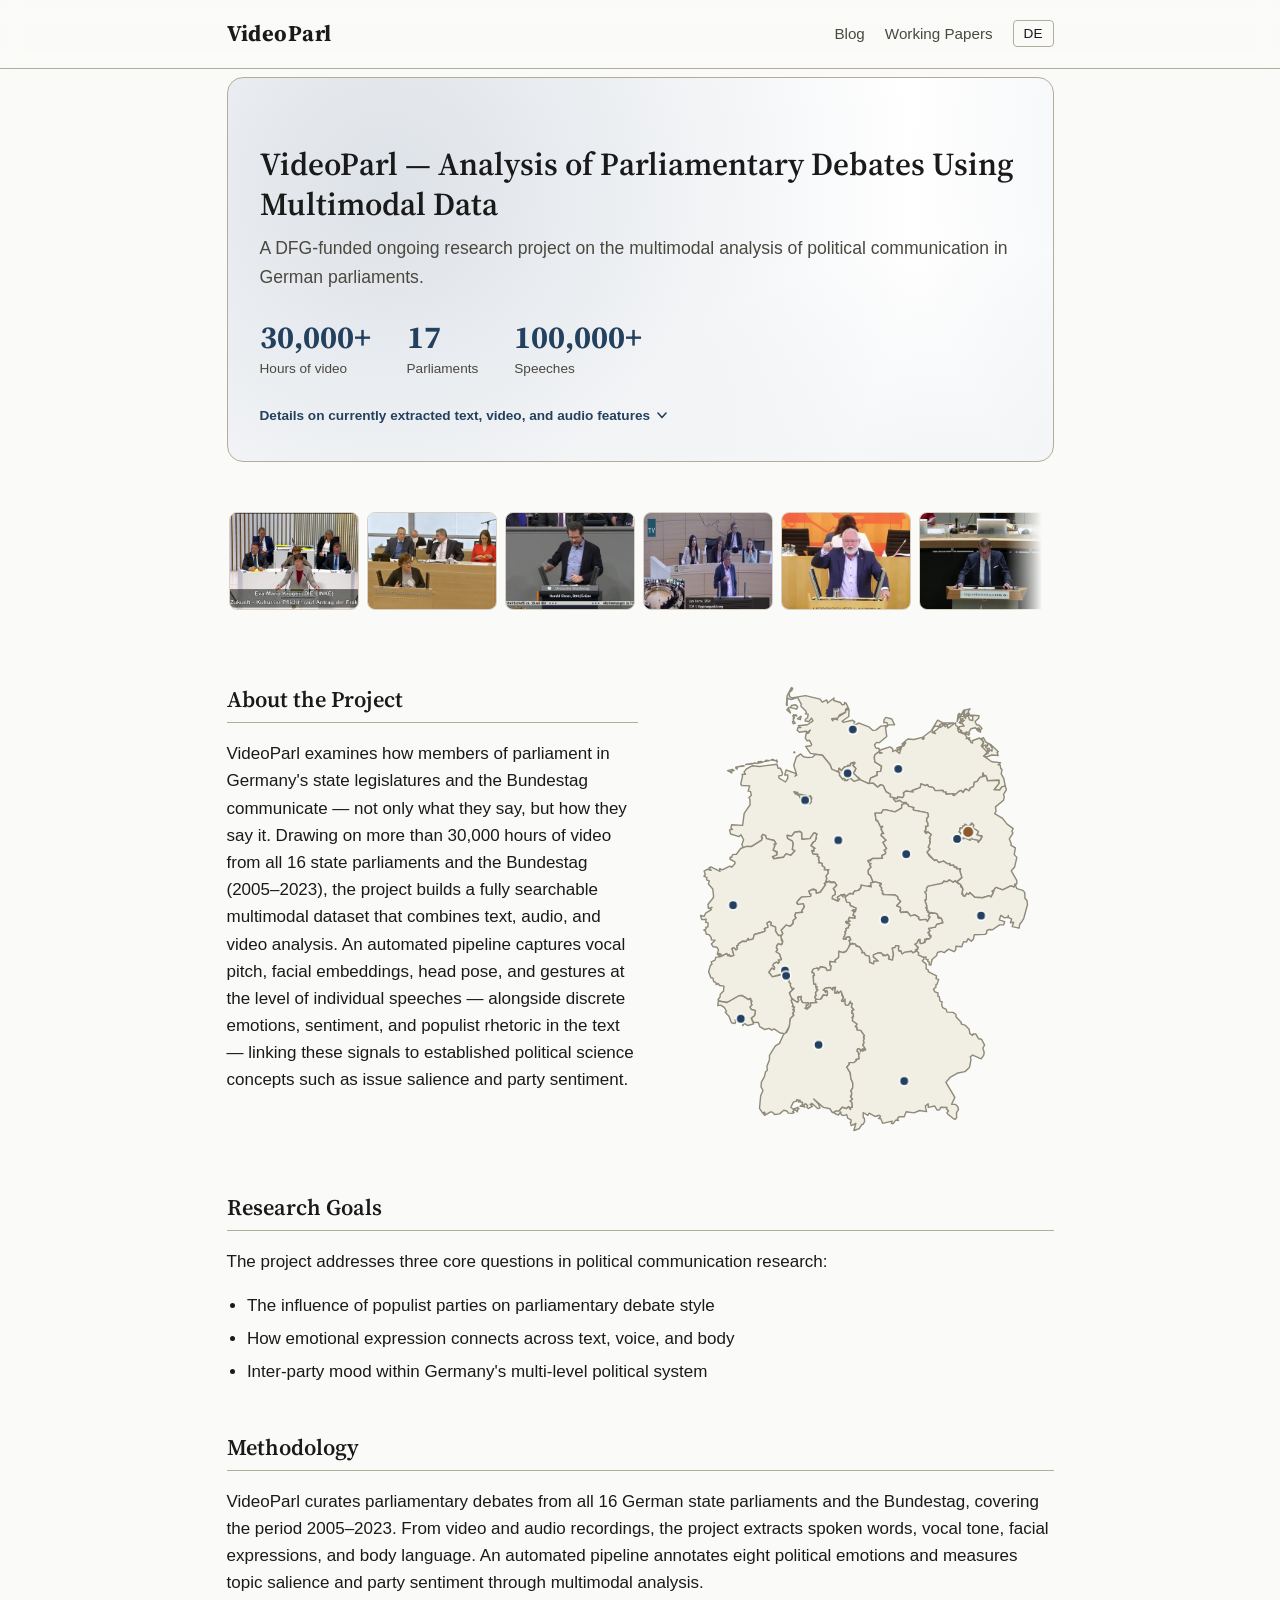
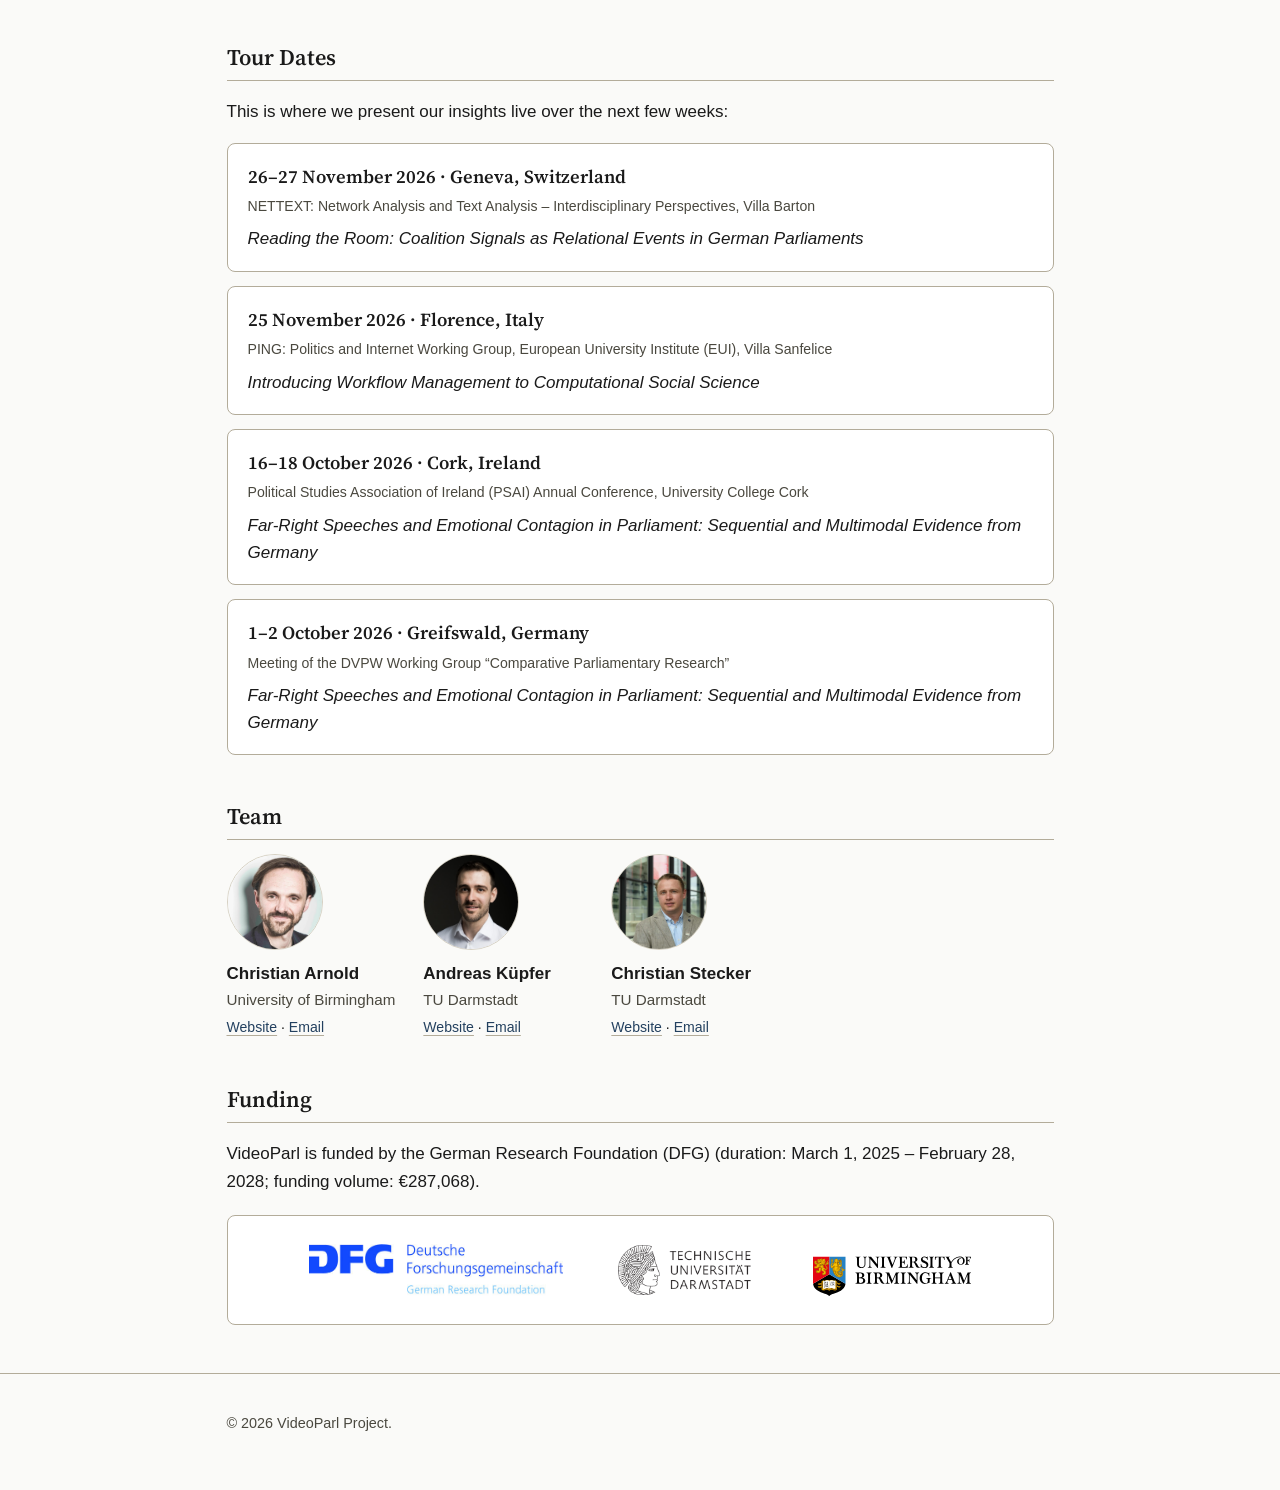
==== commit 2d6bb52e: "Add EUI PINGS talk to tour dates, reorder newest first Co-Authored-By: Claude Sonnet 5 <noreply@anth" ====
--- a/index.html
+++ b/index.html
@@ -234,14 +234,25 @@
     <ul class="paper-list">
       <li class="card">
         <p class="paper-title">
-          <span data-lang="de">1.–2. Oktober 2026 · Greifswald, Deutschland</span>
-          <span data-lang="en">1–2 October 2026 · Greifswald, Germany</span>
+          <span data-lang="de">26.–27. November 2026 · Genf, Schweiz</span>
+          <span data-lang="en">26–27 November 2026 · Geneva, Switzerland</span>
         </p>
         <p class="paper-meta">
-          <span data-lang="de">Tagung des DVPW-Arbeitskreises „Vergleichende Parlamentarismusforschung“</span>
-          <span data-lang="en">Meeting of the DVPW Working Group “Comparative Parliamentary Research”</span>
-        </p>
-        <p class="tour-paper"><em>Far-Right Speeches and Emotional Contagion in Parliament: Sequential and Multimodal Evidence from Germany</em></p>
+          <span data-lang="de">NETTEXT: Netzwerk- und Textanalyse – interdisziplinäre Perspektiven, Villa Barton</span>
+          <span data-lang="en">NETTEXT: Network Analysis and Text Analysis – Interdisciplinary Perspectives, Villa Barton</span>
+        </p>
+        <p class="tour-paper"><em>Reading the Room: Coalition Signals as Relational Events in German Parliaments</em></p>
+      </li>
+      <li class="card">
+        <p class="paper-title">
+          <span data-lang="de">25. November 2026 · Florenz, Italien</span>
+          <span data-lang="en">25 November 2026 · Florence, Italy</span>
+        </p>
+        <p class="paper-meta">
+          <span data-lang="de">PING: Politics and Internet Working Group, Europäisches Hochschulinstitut (EUI), Villa Sanfelice</span>
+          <span data-lang="en">PING: Politics and Internet Working Group, European University Institute (EUI), Villa Sanfelice</span>
+        </p>
+        <p class="tour-paper"><em>Introducing Workflow Management to Computational Social Science</em></p>
       </li>
       <li class="card">
         <p class="paper-title">
@@ -256,14 +267,14 @@
       </li>
       <li class="card">
         <p class="paper-title">
-          <span data-lang="de">26.–27. November 2026 · Genf, Schweiz</span>
-          <span data-lang="en">26–27 November 2026 · Geneva, Switzerland</span>
+          <span data-lang="de">1.–2. Oktober 2026 · Greifswald, Deutschland</span>
+          <span data-lang="en">1–2 October 2026 · Greifswald, Germany</span>
         </p>
         <p class="paper-meta">
-          <span data-lang="de">NETTEXT: Netzwerk- und Textanalyse – interdisziplinäre Perspektiven, Villa Barton</span>
-          <span data-lang="en">NETTEXT: Network Analysis and Text Analysis – Interdisciplinary Perspectives, Villa Barton</span>
-        </p>
-        <p class="tour-paper"><em>Reading the Room: Coalition Signals as Relational Events in German Parliaments</em></p>
+          <span data-lang="de">Tagung des DVPW-Arbeitskreises „Vergleichende Parlamentarismusforschung“</span>
+          <span data-lang="en">Meeting of the DVPW Working Group “Comparative Parliamentary Research”</span>
+        </p>
+        <p class="tour-paper"><em>Far-Right Speeches and Emotional Contagion in Parliament: Sequential and Multimodal Evidence from Germany</em></p>
       </li>
     </ul>
   </section>
